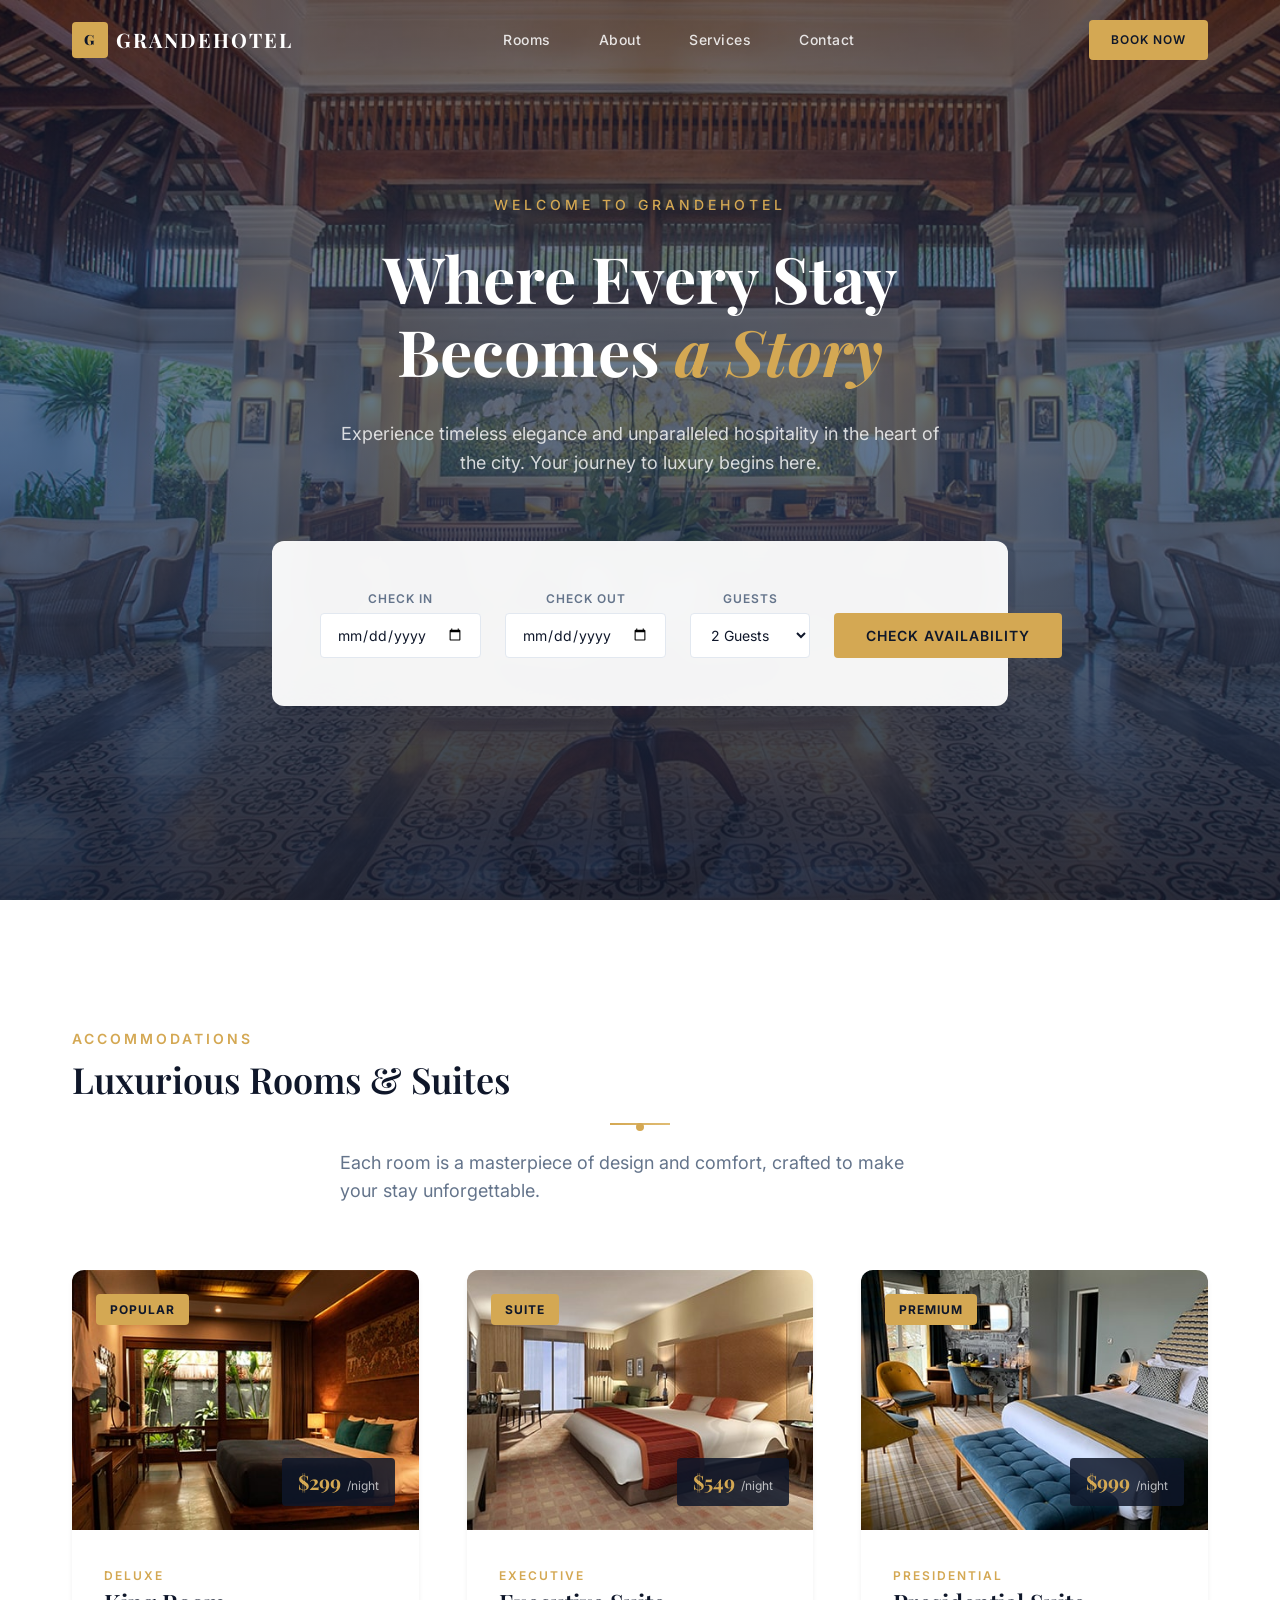
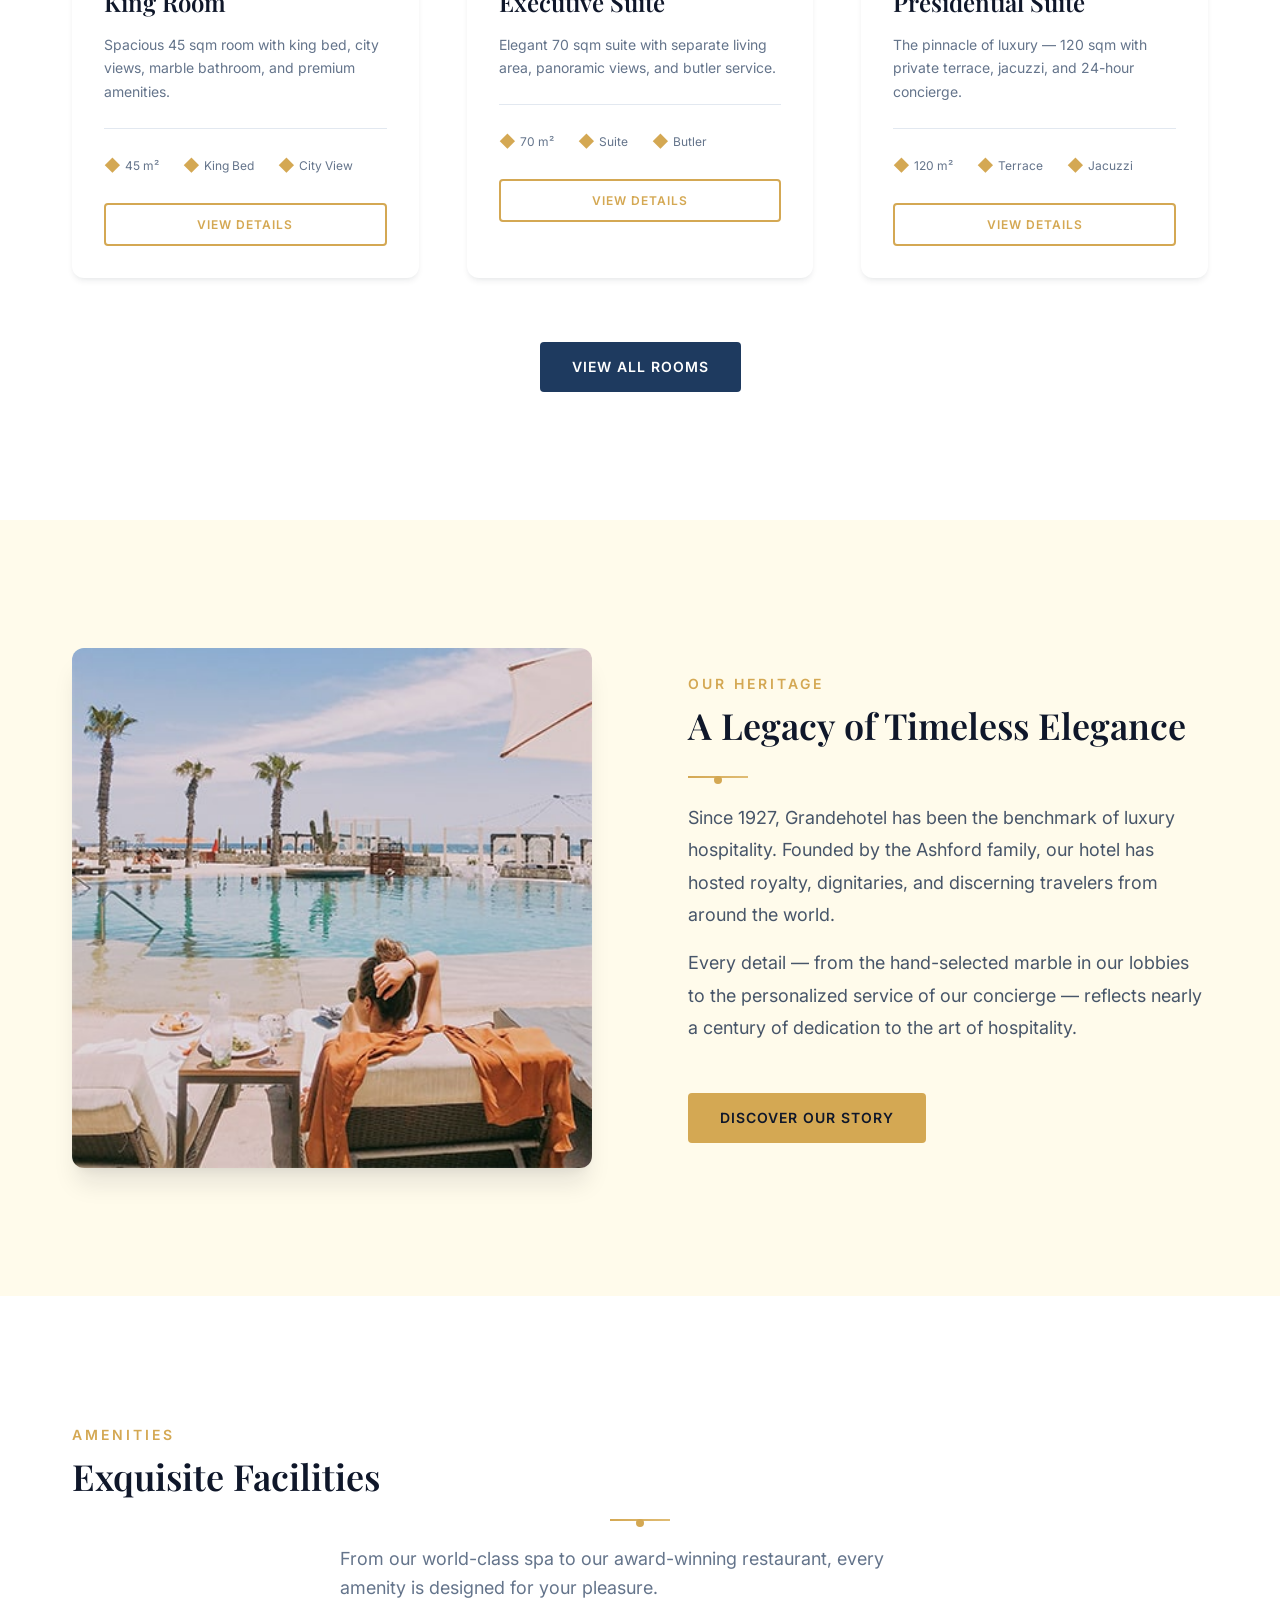
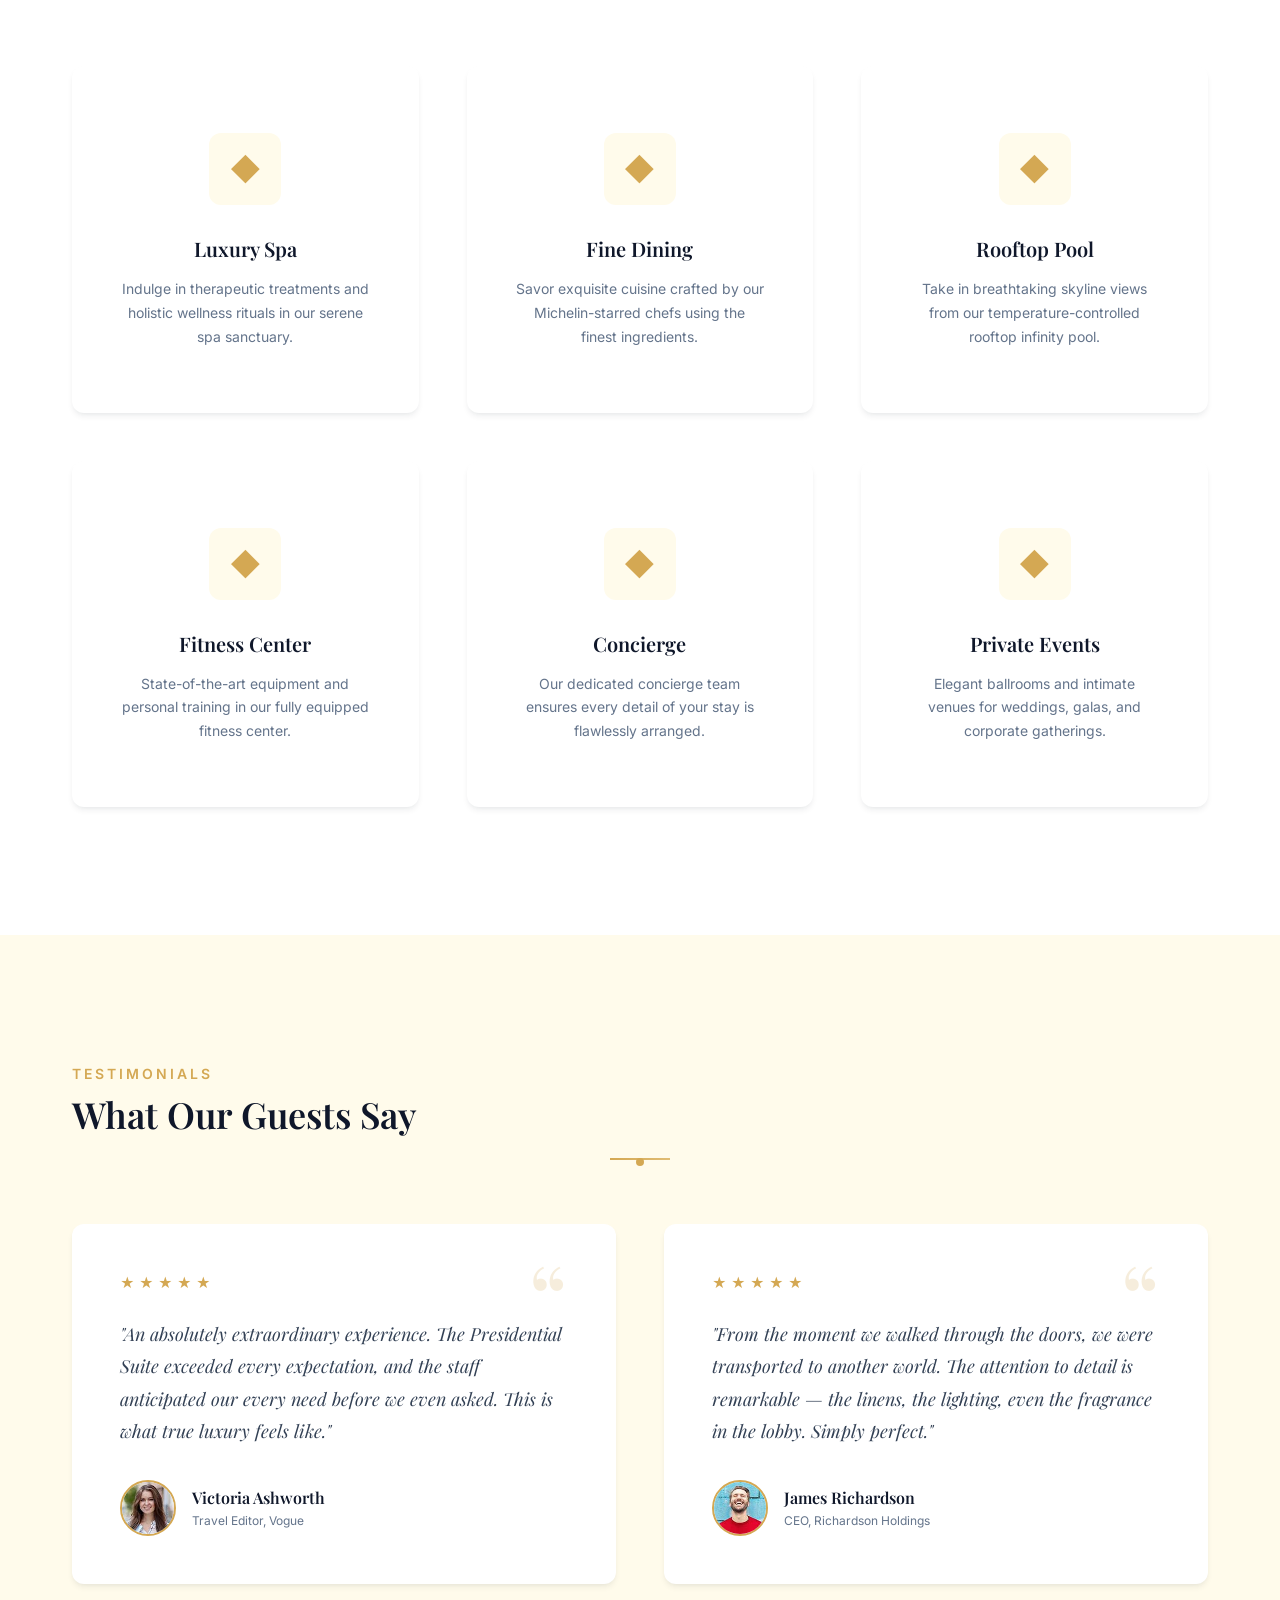
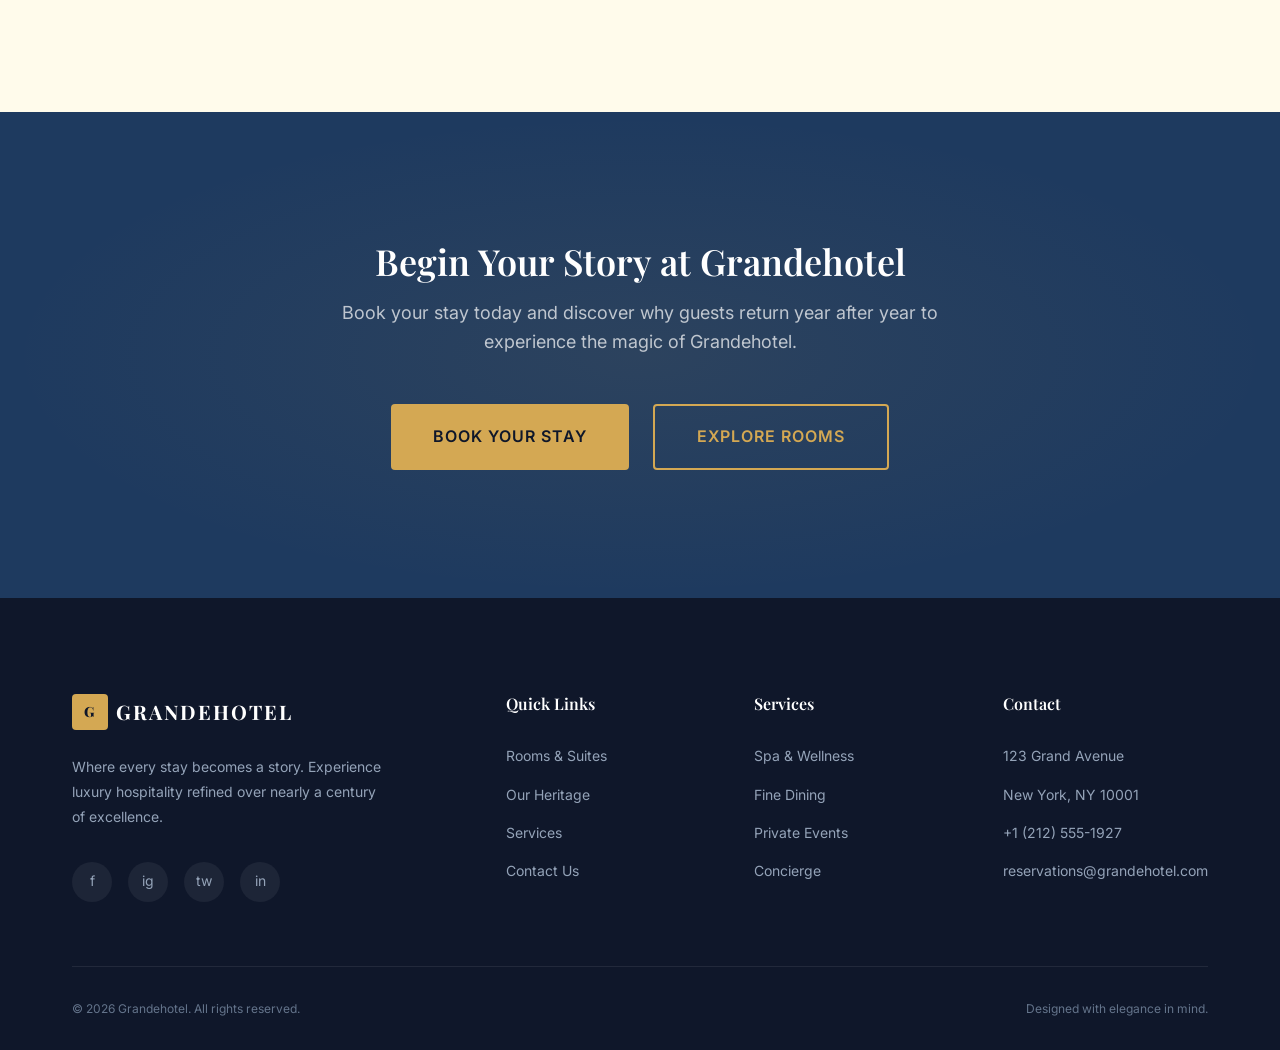
==== index.html @ 73b212d9 "Initial redesign: Hotel Booking Version: v1.0.0 Folder: hotel-booking-html-template" ====
<!DOCTYPE html>
<html lang="en">
<head>
  <meta charset="UTF-8">
  <meta name="viewport" content="width=device-width, initial-scale=1.0">
  <meta name="description" content="GRANDEHOTEL — Where Every Stay Becomes a Story. Book luxury accommodations, fine dining, and world-class amenities.">
  <title>GRANDEHOTEL — Where Every Stay Becomes a Story</title>
  <link rel="icon" href="data:image/svg+xml,<svg xmlns='http://www.w3.org/2000/svg' viewBox='0 0 100 100'><text y='.9em' font-size='90'>🏨</text></svg>">
  <link rel="stylesheet" href="assets/css/style.css">
</head>
<body>

  <!-- ========== HEADER ========== -->
  <header class="header">
    <div class="container header__inner">
      <a href="index.html" class="header__brand">
        <span class="header__brand-icon">G</span>
        GRANDEHOTEL
      </a>

      <nav class="header__nav">
        <a href="rooms.html" class="header__nav-link">Rooms</a>
        <a href="about.html" class="header__nav-link">About</a>
        <a href="services.html" class="header__nav-link">Services</a>
        <a href="contact.html" class="header__nav-link">Contact</a>
      </nav>

      <a href="contact.html#booking" class="btn btn--primary btn--sm header__cta">Book Now</a>

      <div class="header__burger" aria-label="Menu" role="button" tabindex="0">
        <span class="header__burger-line"></span>
        <span class="header__burger-line"></span>
        <span class="header__burger-line"></span>
      </div>
    </div>

    <nav class="header__mobile-nav">
      <a href="rooms.html" class="header__mobile-nav-link">Rooms</a>
      <a href="about.html" class="header__mobile-nav-link">About</a>
      <a href="services.html" class="header__mobile-nav-link">Services</a>
      <a href="contact.html" class="header__mobile-nav-link">Contact</a>
      <a href="contact.html#booking" class="btn btn--primary btn--full" style="margin-top:1rem;">Book Now</a>
    </nav>
  </header>

  <!-- ========== HERO ========== -->
  <section class="hero">
    <div class="hero__bg" style="background-image: url('assets/img/carousel-1.jpg');" data-carousel="assets/img/carousel-1.jpg, assets/img/carousel-2.jpg"></div>

    <div class="hero__content">
      <span class="hero__subtitle">Welcome to Grandehotel</span>
      <h1 class="hero__title">Where Every Stay Becomes <span>a Story</span></h1>
      <p class="hero__text">Experience timeless elegance and unparalleled hospitality in the heart of the city. Your journey to luxury begins here.</p>

      <div class="hero__booking">
        <form class="hero__booking-form" data-form="booking">
          <div class="form-group">
            <label class="form-group__label" for="hero-checkin">Check In</label>
            <input class="form-group__input" type="date" id="hero-checkin" name="checkin" required>
          </div>
          <div class="form-group">
            <label class="form-group__label" for="hero-checkout">Check Out</label>
            <input class="form-group__input" type="date" id="hero-checkout" name="checkout" required>
          </div>
          <div class="form-group">
            <label class="form-group__label" for="hero-guests">Guests</label>
            <select class="form-group__select" id="hero-guests" name="guests">
              <option value="1">1 Guest</option>
              <option value="2" selected>2 Guests</option>
              <option value="3">3 Guests</option>
              <option value="4">4 Guests</option>
              <option value="5+">5+ Guests</option>
            </select>
          </div>
          <button type="submit" class="btn btn--primary btn--full">Check Availability</button>
        </form>
      </div>
    </div>
  </section>

  <!-- ========== ROOMS ========== -->
  <section class="section section--white" id="rooms">
    <div class="container">
      <div class="section-header section-header--center reveal">
        <span class="section-header__subtitle">Accommodations</span>
        <h2 class="section-header__title">Luxurious Rooms & Suites</h2>
        <div class="gold-divider"></div>
        <p class="section-header__text">Each room is a masterpiece of design and comfort, crafted to make your stay unforgettable.</p>
      </div>

      <div class="rooms-grid reveal-stagger">
        <!-- Room 1 -->
        <div class="room-card">
          <div class="room-card__image">
            <img src="assets/img/room-1.jpg" alt="Deluxe King Room" loading="lazy">
            <span class="room-card__badge">Popular</span>
            <div class="room-card__price">
              <span class="room-card__price-amount">$299</span>
              <span class="room-card__price-night">/night</span>
            </div>
          </div>
          <div class="room-card__body">
            <span class="room-card__type">Deluxe</span>
            <h3 class="room-card__title">King Room</h3>
            <p class="room-card__desc">Spacious 45 sqm room with king bed, city views, marble bathroom, and premium amenities.</p>
            <div class="room-card__amenities">
              <span class="room-card__amenity"><span class="room-card__amenity-icon">◆</span> 45 m²</span>
              <span class="room-card__amenity"><span class="room-card__amenity-icon">◆</span> King Bed</span>
              <span class="room-card__amenity"><span class="room-card__amenity-icon">◆</span> City View</span>
            </div>
            <a href="rooms.html" class="btn btn--secondary btn--sm btn--full">View Details</a>
          </div>
        </div>

        <!-- Room 2 -->
        <div class="room-card">
          <div class="room-card__image">
            <img src="assets/img/room-2.jpg" alt="Executive Suite" loading="lazy">
            <span class="room-card__badge">Suite</span>
            <div class="room-card__price">
              <span class="room-card__price-amount">$549</span>
              <span class="room-card__price-night">/night</span>
            </div>
          </div>
          <div class="room-card__body">
            <span class="room-card__type">Executive</span>
            <h3 class="room-card__title">Executive Suite</h3>
            <p class="room-card__desc">Elegant 70 sqm suite with separate living area, panoramic views, and butler service.</p>
            <div class="room-card__amenities">
              <span class="room-card__amenity"><span class="room-card__amenity-icon">◆</span> 70 m²</span>
              <span class="room-card__amenity"><span class="room-card__amenity-icon">◆</span> Suite</span>
              <span class="room-card__amenity"><span class="room-card__amenity-icon">◆</span> Butler</span>
            </div>
            <a href="rooms.html" class="btn btn--secondary btn--sm btn--full">View Details</a>
          </div>
        </div>

        <!-- Room 3 -->
        <div class="room-card">
          <div class="room-card__image">
            <img src="assets/img/room-3.jpg" alt="Presidential Suite" loading="lazy">
            <span class="room-card__badge">Premium</span>
            <div class="room-card__price">
              <span class="room-card__price-amount">$999</span>
              <span class="room-card__price-night">/night</span>
            </div>
          </div>
          <div class="room-card__body">
            <span class="room-card__type">Presidential</span>
            <h3 class="room-card__title">Presidential Suite</h3>
            <p class="room-card__desc">The pinnacle of luxury — 120 sqm with private terrace, jacuzzi, and 24-hour concierge.</p>
            <div class="room-card__amenities">
              <span class="room-card__amenity"><span class="room-card__amenity-icon">◆</span> 120 m²</span>
              <span class="room-card__amenity"><span class="room-card__amenity-icon">◆</span> Terrace</span>
              <span class="room-card__amenity"><span class="room-card__amenity-icon">◆</span> Jacuzzi</span>
            </div>
            <a href="rooms.html" class="btn btn--secondary btn--sm btn--full">View Details</a>
          </div>
        </div>
      </div>

      <div class="text-center" style="margin-top: var(--space-3xl);">
        <a href="rooms.html" class="btn btn--dark">View All Rooms</a>
      </div>
    </div>
  </section>

  <!-- ========== ABOUT TEASER ========== -->
  <section class="section section--cream">
    <div class="container">
      <div class="about-content">
        <div class="about-content__image reveal reveal--left">
          <img src="assets/img/about-1.jpg" alt="Grandehotel Heritage" loading="lazy">
          <div class="about-content__image-accent"></div>
        </div>
        <div class="about-content__text reveal reveal--right">
          <span class="section-header__subtitle">Our Heritage</span>
          <h2>A Legacy of Timeless Elegance</h2>
          <div class="gold-divider gold-divider--left"></div>
          <p>Since 1927, Grandehotel has been the benchmark of luxury hospitality. Founded by the Ashford family, our hotel has hosted royalty, dignitaries, and discerning travelers from around the world.</p>
          <p>Every detail — from the hand-selected marble in our lobbies to the personalized service of our concierge — reflects nearly a century of dedication to the art of hospitality.</p>
          <a href="about.html" class="btn btn--primary" style="margin-top: var(--space-xl);">Discover Our Story</a>
        </div>
      </div>
    </div>
  </section>

  <!-- ========== AMENITIES ========== -->
  <section class="section section--white">
    <div class="container">
      <div class="section-header section-header--center reveal">
        <span class="section-header__subtitle">Amenities</span>
        <h2 class="section-header__title">Exquisite Facilities</h2>
        <div class="gold-divider"></div>
        <p class="section-header__text">From our world-class spa to our award-winning restaurant, every amenity is designed for your pleasure.</p>
      </div>

      <div class="services-grid reveal-stagger">
        <div class="service-card">
          <div class="service-card__icon">◆</div>
          <h3 class="service-card__title">Luxury Spa</h3>
          <p class="service-card__text">Indulge in therapeutic treatments and holistic wellness rituals in our serene spa sanctuary.</p>
        </div>
        <div class="service-card">
          <div class="service-card__icon">◆</div>
          <h3 class="service-card__title">Fine Dining</h3>
          <p class="service-card__text">Savor exquisite cuisine crafted by our Michelin-starred chefs using the finest ingredients.</p>
        </div>
        <div class="service-card">
          <div class="service-card__icon">◆</div>
          <h3 class="service-card__title">Rooftop Pool</h3>
          <p class="service-card__text">Take in breathtaking skyline views from our temperature-controlled rooftop infinity pool.</p>
        </div>
        <div class="service-card">
          <div class="service-card__icon">◆</div>
          <h3 class="service-card__title">Fitness Center</h3>
          <p class="service-card__text">State-of-the-art equipment and personal training in our fully equipped fitness center.</p>
        </div>
        <div class="service-card">
          <div class="service-card__icon">◆</div>
          <h3 class="service-card__title">Concierge</h3>
          <p class="service-card__text">Our dedicated concierge team ensures every detail of your stay is flawlessly arranged.</p>
        </div>
        <div class="service-card">
          <div class="service-card__icon">◆</div>
          <h3 class="service-card__title">Private Events</h3>
          <p class="service-card__text">Elegant ballrooms and intimate venues for weddings, galas, and corporate gatherings.</p>
        </div>
      </div>
    </div>
  </section>

  <!-- ========== TESTIMONIALS ========== -->
  <section class="section section--cream">
    <div class="container">
      <div class="section-header section-header--center reveal">
        <span class="section-header__subtitle">Testimonials</span>
        <h2 class="section-header__title">What Our Guests Say</h2>
        <div class="gold-divider"></div>
      </div>

      <div class="testimonials-grid reveal-stagger">
        <div class="testimonial-card">
          <div class="testimonial-card__stars">★ ★ ★ ★ ★</div>
          <p class="testimonial-card__text">"An absolutely extraordinary experience. The Presidential Suite exceeded every expectation, and the staff anticipated our every need before we even asked. This is what true luxury feels like."</p>
          <div class="testimonial-card__author">
            <div class="testimonial-card__avatar">
              <img src="assets/img/testimonial-1.jpg" alt="Victoria Ashworth" loading="lazy">
            </div>
            <div>
              <div class="testimonial-card__name">Victoria Ashworth</div>
              <div class="testimonial-card__role">Travel Editor, Vogue</div>
            </div>
          </div>
        </div>

        <div class="testimonial-card">
          <div class="testimonial-card__stars">★ ★ ★ ★ ★</div>
          <p class="testimonial-card__text">"From the moment we walked through the doors, we were transported to another world. The attention to detail is remarkable — the linens, the lighting, even the fragrance in the lobby. Simply perfect."</p>
          <div class="testimonial-card__author">
            <div class="testimonial-card__avatar">
              <img src="assets/img/testimonial-2.jpg" alt="James Richardson" loading="lazy">
            </div>
            <div>
              <div class="testimonial-card__name">James Richardson</div>
              <div class="testimonial-card__role">CEO, Richardson Holdings</div>
            </div>
          </div>
        </div>
      </div>
    </div>
  </section>

  <!-- ========== CTA ========== -->
  <section class="cta-section">
    <div class="container">
      <h2 class="cta-section__title reveal">Begin Your Story at Grandehotel</h2>
      <p class="cta-section__text reveal">Book your stay today and discover why guests return year after year to experience the magic of Grandehotel.</p>
      <div class="cta-section__actions reveal">
        <a href="contact.html#booking" class="btn btn--primary btn--lg">Book Your Stay</a>
        <a href="rooms.html" class="btn btn--secondary btn--lg">Explore Rooms</a>
      </div>
    </div>
  </section>

  <!-- ========== FOOTER ========== -->
  <footer class="footer">
    <div class="container">
      <div class="footer__top">
        <div>
          <div class="footer__brand">
            <span class="header__brand-icon">G</span>
            GRANDEHOTEL
          </div>
          <p class="footer__desc">Where every stay becomes a story. Experience luxury hospitality refined over nearly a century of excellence.</p>
          <div class="footer__social">
            <a href="#" class="footer__social-link" aria-label="Facebook">f</a>
            <a href="#" class="footer__social-link" aria-label="Instagram">ig</a>
            <a href="#" class="footer__social-link" aria-label="Twitter">tw</a>
            <a href="#" class="footer__social-link" aria-label="LinkedIn">in</a>
          </div>
        </div>

        <div>
          <h4 class="footer__col-title">Quick Links</h4>
          <div class="footer__links">
            <a href="rooms.html" class="footer__link">Rooms & Suites</a>
            <a href="about.html" class="footer__link">Our Heritage</a>
            <a href="services.html" class="footer__link">Services</a>
            <a href="contact.html" class="footer__link">Contact Us</a>
          </div>
        </div>

        <div>
          <h4 class="footer__col-title">Services</h4>
          <div class="footer__links">
            <a href="services.html" class="footer__link">Spa & Wellness</a>
            <a href="services.html" class="footer__link">Fine Dining</a>
            <a href="services.html" class="footer__link">Private Events</a>
            <a href="services.html" class="footer__link">Concierge</a>
          </div>
        </div>

        <div>
          <h4 class="footer__col-title">Contact</h4>
          <div class="footer__links">
            <span class="footer__link">123 Grand Avenue</span>
            <span class="footer__link">New York, NY 10001</span>
            <a href="tel:+12125551927" class="footer__link">+1 (212) 555-1927</a>
            <a href="mailto:reservations@grandehotel.com" class="footer__link">reservations@grandehotel.com</a>
          </div>
        </div>
      </div>

      <div class="footer__bottom">
        <span>&copy; 2026 Grandehotel. All rights reserved.</span>
        <span>Designed with elegance in mind.</span>
      </div>
    </div>
  </footer>

  <script src="assets/js/main.js"></script>
</body>
</html>
---- assets/css/style.css ----
/* ============================================
   GRANDEHOTEL — Luxury Hotel Booking Template
   Design System & Component Styles
   ============================================ */

/* --- Google Fonts --- */
@import url('https://fonts.googleapis.com/css2?family=Playfair+Display:ital,wght@0,400;0,500;0,600;0,700;0,800;1,400;1,500;1,600&family=Inter:wght@300;400;500;600;700&display=swap');

/* --- CSS Custom Properties --- */
:root {
  /* Colors */
  --navy: #1E3A5F;
  --navy-light: #2A4F7A;
  --navy-dark: #152B47;
  --gold: #D4A853;
  --gold-light: #E0BC74;
  --gold-dark: #B8903D;
  --cream: #FFFBEB;
  --cream-dark: #F5EED6;
  --dark: #0F172A;
  --dark-lighter: #1E293B;
  --white: #FFFFFF;
  --gray-100: #F1F5F9;
  --gray-200: #E2E8F0;
  --gray-300: #CBD5E1;
  --gray-400: #94A3B8;
  --gray-500: #64748B;
  --gray-600: #475569;
  --gray-700: #334155;
  --gray-800: #1E293B;
  --gray-900: #0F172A;

  /* Typography */
  --font-display: 'Playfair Display', Georgia, 'Times New Roman', serif;
  --font-body: 'Inter', -apple-system, BlinkMacSystemFont, 'Segoe UI', sans-serif;

  /* Font Sizes */
  --text-xs: 0.75rem;
  --text-sm: 0.875rem;
  --text-base: 1rem;
  --text-lg: 1.125rem;
  --text-xl: 1.25rem;
  --text-2xl: 1.5rem;
  --text-3xl: 1.875rem;
  --text-4xl: 2.25rem;
  --text-5xl: 3rem;
  --text-6xl: 3.75rem;

  /* Spacing */
  --space-xs: 0.25rem;
  --space-sm: 0.5rem;
  --space-md: 1rem;
  --space-lg: 1.5rem;
  --space-xl: 2rem;
  --space-2xl: 3rem;
  --space-3xl: 4rem;
  --space-4xl: 6rem;
  --space-5xl: 8rem;

  /* Layout */
  --container-max: 1200px;
  --container-narrow: 900px;
  --container-wide: 1400px;
  --header-height: 80px;

  /* Border Radius */
  --radius-sm: 4px;
  --radius-md: 8px;
  --radius-lg: 12px;
  --radius-xl: 16px;
  --radius-full: 9999px;

  /* Shadows */
  --shadow-sm: 0 1px 2px rgba(15, 23, 42, 0.05);
  --shadow-md: 0 4px 6px -1px rgba(15, 23, 42, 0.07), 0 2px 4px -2px rgba(15, 23, 42, 0.05);
  --shadow-lg: 0 10px 15px -3px rgba(15, 23, 42, 0.08), 0 4px 6px -4px rgba(15, 23, 42, 0.04);
  --shadow-xl: 0 20px 25px -5px rgba(15, 23, 42, 0.1), 0 8px 10px -6px rgba(15, 23, 42, 0.06);
  --shadow-gold: 0 4px 14px rgba(212, 168, 83, 0.25);

  /* Transitions */
  --transition-fast: 150ms ease;
  --transition-base: 250ms ease;
  --transition-slow: 400ms ease;
  --transition-elegant: 500ms cubic-bezier(0.25, 0.46, 0.45, 0.94);

  /* Z-index */
  --z-dropdown: 100;
  --z-sticky: 200;
  --z-header: 300;
  --z-overlay: 400;
  --z-modal: 500;
}

/* --- Reset & Base --- */
*,
*::before,
*::after {
  box-sizing: border-box;
  margin: 0;
  padding: 0;
}

html {
  scroll-behavior: smooth;
  -webkit-text-size-adjust: 100%;
  font-size: 16px;
}

body {
  font-family: var(--font-body);
  font-size: var(--text-base);
  font-weight: 400;
  line-height: 1.6;
  color: var(--gray-700);
  background-color: var(--cream);
  -webkit-font-smoothing: antialiased;
  -moz-osx-font-smoothing: grayscale;
  overflow-x: hidden;
}

img {
  max-width: 100%;
  height: auto;
  display: block;
}

a {
  text-decoration: none;
  color: inherit;
  transition: color var(--transition-base);
}

ul, ol {
  list-style: none;
}

button, input, textarea, select {
  font-family: inherit;
  font-size: inherit;
  border: none;
  outline: none;
  background: none;
}

button {
  cursor: pointer;
}

h1, h2, h3, h4, h5, h6 {
  font-family: var(--font-display);
  font-weight: 600;
  line-height: 1.2;
  color: var(--dark);
}

h1 { font-size: var(--text-5xl); }
h2 { font-size: var(--text-4xl); }
h3 { font-size: var(--text-2xl); }
h4 { font-size: var(--text-xl); }
h5 { font-size: var(--text-lg); }
h6 { font-size: var(--text-base); }

p {
  margin-bottom: var(--space-md);
}

p:last-child {
  margin-bottom: 0;
}

/* --- Utility Classes --- */
.container {
  width: 100%;
  max-width: var(--container-max);
  margin: 0 auto;
  padding: 0 var(--space-xl);
}

.container--narrow {
  max-width: var(--container-narrow);
}

.container--wide {
  max-width: var(--container-wide);
}

.section {
  padding: var(--space-5xl) 0;
}

.section--sm {
  padding: var(--space-3xl) 0;
}

.section--lg {
  padding: var(--space-5xl) 0;
}

.section--cream {
  background-color: var(--cream);
}

.section--white {
  background-color: var(--white);
}

.section--dark {
  background-color: var(--dark);
  color: var(--gray-300);
}

.section--dark h2,
.section--dark h3,
.section--dark h4 {
  color: var(--white);
}

.section--navy {
  background-color: var(--navy);
  color: var(--gray-200);
}

.section--navy h2,
.section--navy h3,
.section--navy h4 {
  color: var(--white);
}

/* Text alignment */
.text-center { text-align: center; }
.text-left { text-align: left; }
.text-right { text-align: right; }

/* --- Gold Divider --- */
.gold-divider {
  width: 60px;
  height: 2px;
  background: linear-gradient(90deg, var(--gold), var(--gold-light));
  margin: var(--space-lg) auto;
  border: none;
}

.gold-divider--left {
  margin-left: 0;
}

.gold-divider--wide {
  width: 100px;
}

.gold-divider::before {
  content: '';
  display: block;
  width: 8px;
  height: 8px;
  background: var(--gold);
  border-radius: 50%;
  margin: -3px auto 0;
}

/* --- Section Header --- */
.section-header {
  margin-bottom: var(--space-3xl);
}

.section-header__subtitle {
  font-family: var(--font-body);
  font-size: var(--text-sm);
  font-weight: 600;
  letter-spacing: 3px;
  text-transform: uppercase;
  color: var(--gold);
  margin-bottom: var(--space-sm);
  display: block;
}

.section-header__title {
  font-family: var(--font-display);
  font-size: var(--text-4xl);
  color: var(--dark);
  margin-bottom: var(--space-md);
}

.section-header__text {
  font-size: var(--text-lg);
  color: var(--gray-500);
  max-width: 600px;
}

.section-header--center .section-header__text {
  margin: 0 auto;
}

/* --- Buttons --- */
.btn {
  display: inline-flex;
  align-items: center;
  justify-content: center;
  gap: var(--space-sm);
  padding: 14px 32px;
  font-family: var(--font-body);
  font-size: var(--text-sm);
  font-weight: 600;
  letter-spacing: 1px;
  text-transform: uppercase;
  border-radius: var(--radius-sm);
  transition: all var(--transition-base);
  white-space: nowrap;
}

.btn--primary {
  background-color: var(--gold);
  color: var(--dark);
}

.btn--primary:hover {
  background-color: var(--gold-dark);
  box-shadow: var(--shadow-gold);
  transform: translateY(-1px);
}

.btn--secondary {
  background-color: transparent;
  color: var(--gold);
  border: 2px solid var(--gold);
}

.btn--secondary:hover {
  background-color: var(--gold);
  color: var(--dark);
}

.btn--dark {
  background-color: var(--navy);
  color: var(--white);
}

.btn--dark:hover {
  background-color: var(--navy-light);
}

.btn--white {
  background-color: var(--white);
  color: var(--dark);
}

.btn--white:hover {
  background-color: var(--cream);
  transform: translateY(-1px);
}

.btn--sm {
  padding: 10px 22px;
  font-size: var(--text-xs);
}

.btn--lg {
  padding: 18px 42px;
  font-size: var(--text-base);
}

.btn--full {
  width: 100%;
}

/* ============================================
   HEADER
   ============================================ */
.header {
  position: fixed;
  top: 0;
  left: 0;
  right: 0;
  height: var(--header-height);
  background-color: transparent;
  z-index: var(--z-header);
  transition: all var(--transition-base);
}

.header--scrolled {
  background-color: var(--white);
  box-shadow: var(--shadow-md);
}

.header--dark-page {
  background-color: var(--navy);
}

.header--dark-page.header--scrolled {
  background-color: var(--navy);
  box-shadow: var(--shadow-lg);
}

.header__inner {
  display: flex;
  align-items: center;
  justify-content: space-between;
  height: 100%;
}

/* Brand */
.header__brand {
  display: flex;
  align-items: center;
  gap: var(--space-sm);
  font-family: var(--font-display);
  font-size: var(--text-xl);
  font-weight: 700;
  color: var(--white);
  letter-spacing: 2px;
}

.header--scrolled .header__brand {
  color: var(--dark);
}

.header__brand-icon {
  width: 36px;
  height: 36px;
  display: flex;
  align-items: center;
  justify-content: center;
  background-color: var(--gold);
  color: var(--dark);
  font-size: var(--text-sm);
  font-weight: 800;
  border-radius: var(--radius-sm);
}

/* Nav */
.header__nav {
  display: flex;
  align-items: center;
  gap: var(--space-2xl);
}

.header__nav-link {
  font-family: var(--font-body);
  font-size: var(--text-sm);
  font-weight: 500;
  color: rgba(255, 255, 255, 0.85);
  letter-spacing: 0.5px;
  position: relative;
  padding: var(--space-sm) 0;
}

.header--scrolled .header__nav-link {
  color: var(--gray-600);
}

.header__nav-link:hover {
  color: var(--gold);
}

.header__nav-link::after {
  content: '';
  position: absolute;
  bottom: 0;
  left: 0;
  width: 0;
  height: 2px;
  background-color: var(--gold);
  transition: width var(--transition-base);
}

.header__nav-link:hover::after,
.header__nav-link--active::after {
  width: 100%;
}

.header__nav-link--active {
  color: var(--gold);
}

/* Header CTA */
.header__cta {
  margin-left: var(--space-lg);
}

/* Burger */
.header__burger {
  display: none;
  flex-direction: column;
  gap: 5px;
  width: 28px;
  padding: 4px 0;
  cursor: pointer;
}

.header__burger-line {
  display: block;
  width: 100%;
  height: 2px;
  background-color: var(--white);
  border-radius: 2px;
  transition: all var(--transition-base);
}

.header--scrolled .header__burger-line {
  background-color: var(--dark);
}

/* Mobile Nav */
.header__mobile-nav {
  display: none;
  position: fixed;
  top: var(--header-height);
  left: 0;
  right: 0;
  bottom: 0;
  background-color: var(--navy);
  z-index: var(--z-overlay);
  padding: var(--space-2xl);
}

.header__mobile-nav--open {
  display: flex;
  flex-direction: column;
  gap: var(--space-xl);
  animation: slideDown 0.3s ease;
}

.header__mobile-nav-link {
  font-family: var(--font-display);
  font-size: var(--text-2xl);
  color: var(--white);
  padding: var(--space-md) 0;
  border-bottom: 1px solid rgba(255, 255, 255, 0.1);
}

.header__mobile-nav-link:hover {
  color: var(--gold);
}

@keyframes slideDown {
  from { opacity: 0; transform: translateY(-10px); }
  to { opacity: 1; transform: translateY(0); }
}

/* ============================================
   HERO
   ============================================ */
.hero {
  position: relative;
  min-height: 100vh;
  display: flex;
  align-items: center;
  justify-content: center;
  overflow: hidden;
}

.hero__bg {
  position: absolute;
  inset: 0;
  background-size: cover;
  background-position: center;
  background-repeat: no-repeat;
}

.hero__bg::after {
  content: '';
  position: absolute;
  inset: 0;
  background: linear-gradient(
    180deg,
    rgba(15, 23, 42, 0.55) 0%,
    rgba(30, 58, 95, 0.7) 50%,
    rgba(15, 23, 42, 0.85) 100%
  );
}

.hero__content {
  position: relative;
  z-index: 2;
  text-align: center;
  max-width: 800px;
  padding: 0 var(--space-xl);
}

.hero__subtitle {
  font-family: var(--font-body);
  font-size: var(--text-sm);
  font-weight: 500;
  letter-spacing: 4px;
  text-transform: uppercase;
  color: var(--gold);
  margin-bottom: var(--space-lg);
  display: block;
}

.hero__title {
  font-family: var(--font-display);
  font-size: clamp(2.5rem, 5vw, 4.5rem);
  font-weight: 700;
  color: var(--white);
  line-height: 1.15;
  margin-bottom: var(--space-xl);
}

.hero__title span {
  color: var(--gold);
  font-style: italic;
}

.hero__text {
  font-size: var(--text-lg);
  color: rgba(255, 255, 255, 0.8);
  margin-bottom: var(--space-2xl);
  max-width: 600px;
  margin-left: auto;
  margin-right: auto;
}

.hero__actions {
  display: flex;
  gap: var(--space-lg);
  justify-content: center;
  flex-wrap: wrap;
}

/* Hero Booking Form */
.hero__booking {
  position: relative;
  z-index: 3;
  margin-top: var(--space-3xl);
  background-color: rgba(255, 255, 255, 0.95);
  backdrop-filter: blur(10px);
  border-radius: var(--radius-lg);
  padding: var(--space-2xl);
  box-shadow: var(--shadow-xl);
  max-width: 900px;
  margin-left: auto;
  margin-right: auto;
}

.hero__booking-form {
  display: grid;
  grid-template-columns: repeat(4, 1fr);
  gap: var(--space-lg);
  align-items: end;
}

.form-group {
  display: flex;
  flex-direction: column;
  gap: var(--space-xs);
}

.form-group__label {
  font-size: var(--text-xs);
  font-weight: 600;
  text-transform: uppercase;
  letter-spacing: 1px;
  color: var(--gray-500);
}

.form-group__input,
.form-group__select {
  padding: 12px 16px;
  border: 1px solid var(--gray-200);
  border-radius: var(--radius-sm);
  font-size: var(--text-sm);
  color: var(--dark);
  background-color: var(--white);
  transition: border-color var(--transition-base);
}

.form-group__input:focus,
.form-group__select:focus {
  border-color: var(--gold);
  box-shadow: 0 0 0 3px rgba(212, 168, 83, 0.15);
}

.form-group__input::placeholder {
  color: var(--gray-400);
}

/* ============================================
   ROOMS
   ============================================ */
.rooms-grid {
  display: grid;
  grid-template-columns: repeat(3, 1fr);
  gap: var(--space-2xl);
}

.room-card {
  background-color: var(--white);
  border-radius: var(--radius-lg);
  overflow: hidden;
  box-shadow: var(--shadow-md);
  transition: all var(--transition-elegant);
}

.room-card:hover {
  transform: translateY(-6px);
  box-shadow: var(--shadow-xl);
}

.room-card__image {
  position: relative;
  height: 260px;
  overflow: hidden;
}

.room-card__image img {
  width: 100%;
  height: 100%;
  object-fit: cover;
  transition: transform var(--transition-slow);
}

.room-card:hover .room-card__image img {
  transform: scale(1.06);
}

.room-card__badge {
  position: absolute;
  top: var(--space-lg);
  left: var(--space-lg);
  padding: 6px 14px;
  background-color: var(--gold);
  color: var(--dark);
  font-size: var(--text-xs);
  font-weight: 700;
  text-transform: uppercase;
  letter-spacing: 1px;
  border-radius: var(--radius-sm);
}

.room-card__price {
  position: absolute;
  bottom: var(--space-lg);
  right: var(--space-lg);
  padding: 8px 16px;
  background-color: rgba(15, 23, 42, 0.85);
  color: var(--white);
  border-radius: var(--radius-sm);
}

.room-card__price-amount {
  font-family: var(--font-display);
  font-size: var(--text-xl);
  font-weight: 700;
  color: var(--gold);
}

.room-card__price-night {
  font-size: var(--text-xs);
  color: rgba(255, 255, 255, 0.7);
  margin-left: 2px;
}

.room-card__body {
  padding: var(--space-xl);
}

.room-card__type {
  font-size: var(--text-xs);
  font-weight: 600;
  text-transform: uppercase;
  letter-spacing: 2px;
  color: var(--gold);
  margin-bottom: var(--space-sm);
}

.room-card__title {
  font-family: var(--font-display);
  font-size: var(--text-2xl);
  color: var(--dark);
  margin-bottom: var(--space-md);
}

.room-card__desc {
  font-size: var(--text-sm);
  color: var(--gray-500);
  line-height: 1.7;
  margin-bottom: var(--space-lg);
}

.room-card__amenities {
  display: flex;
  gap: var(--space-lg);
  padding-top: var(--space-lg);
  border-top: 1px solid var(--gray-200);
  margin-bottom: var(--space-lg);
}

.room-card__amenity {
  display: flex;
  align-items: center;
  gap: var(--space-xs);
  font-size: var(--text-xs);
  color: var(--gray-500);
}

.room-card__amenity-icon {
  color: var(--gold);
  font-size: var(--text-base);
}

/* ============================================
   ABOUT
   ============================================ */
.about-hero {
  position: relative;
  min-height: 60vh;
  display: flex;
  align-items: center;
  justify-content: center;
  overflow: hidden;
}

.about-hero__bg {
  position: absolute;
  inset: 0;
  background-size: cover;
  background-position: center;
}

.about-hero__bg::after {
  content: '';
  position: absolute;
  inset: 0;
  background: linear-gradient(
    180deg,
    rgba(15, 23, 42, 0.6) 0%,
    rgba(30, 58, 95, 0.75) 100%
  );
}

.about-hero__content {
  position: relative;
  z-index: 2;
  text-align: center;
  color: var(--white);
}

.about-hero__title {
  font-family: var(--font-display);
  font-size: clamp(2.5rem, 5vw, 4rem);
  font-weight: 700;
  color: var(--white);
  margin-bottom: var(--space-md);
}

.about-hero__text {
  font-size: var(--text-lg);
  color: rgba(255, 255, 255, 0.8);
}

/* About Content */
.about-content {
  display: grid;
  grid-template-columns: 1fr 1fr;
  gap: var(--space-4xl);
  align-items: center;
}

.about-content__image {
  border-radius: var(--radius-lg);
  overflow: hidden;
  box-shadow: var(--shadow-xl);
  position: relative;
}

.about-content__image img {
  width: 100%;
  height: auto;
  display: block;
}

.about-content__image-accent {
  position: absolute;
  bottom: -20px;
  right: -20px;
  width: 120px;
  height: 120px;
  border: 3px solid var(--gold);
  border-radius: var(--radius-lg);
  z-index: -1;
}

.about-content__text h2 {
  font-size: var(--text-4xl);
  margin-bottom: var(--space-xl);
}

.about-content__text p {
  color: var(--gray-600);
  font-size: var(--text-lg);
  line-height: 1.8;
}

/* Stats */
.stats-grid {
  display: grid;
  grid-template-columns: repeat(4, 1fr);
  gap: var(--space-xl);
  margin-top: var(--space-3xl);
}

.stat-card {
  text-align: center;
  padding: var(--space-2xl) var(--space-lg);
  background-color: var(--white);
  border-radius: var(--radius-lg);
  box-shadow: var(--shadow-md);
  border-bottom: 3px solid var(--gold);
}

.stat-card__number {
  font-family: var(--font-display);
  font-size: var(--text-4xl);
  font-weight: 700;
  color: var(--navy);
  margin-bottom: var(--space-sm);
}

.stat-card__label {
  font-size: var(--text-sm);
  color: var(--gray-500);
  text-transform: uppercase;
  letter-spacing: 1px;
}

/* ============================================
   TEAM
   ============================================ */
.team-grid {
  display: grid;
  grid-template-columns: repeat(4, 1fr);
  gap: var(--space-2xl);
}

.team-card {
  text-align: center;
  background-color: var(--white);
  border-radius: var(--radius-lg);
  overflow: hidden;
  box-shadow: var(--shadow-md);
  transition: all var(--transition-elegant);
}

.team-card:hover {
  transform: translateY(-4px);
  box-shadow: var(--shadow-xl);
}

.team-card__image {
  width: 100%;
  height: 280px;
  overflow: hidden;
}

.team-card__image img {
  width: 100%;
  height: 100%;
  object-fit: cover;
  transition: transform var(--transition-slow);
}

.team-card:hover .team-card__image img {
  transform: scale(1.05);
}

.team-card__info {
  padding: var(--space-xl);
}

.team-card__name {
  font-family: var(--font-display);
  font-size: var(--text-xl);
  color: var(--dark);
  margin-bottom: var(--space-xs);
}

.team-card__role {
  font-size: var(--text-sm);
  color: var(--gold);
  font-weight: 500;
  margin-bottom: var(--space-md);
}

.team-card__social {
  display: flex;
  justify-content: center;
  gap: var(--space-md);
}

.team-card__social-link {
  width: 36px;
  height: 36px;
  display: flex;
  align-items: center;
  justify-content: center;
  border-radius: 50%;
  background-color: var(--cream);
  color: var(--gray-500);
  font-size: var(--text-sm);
  transition: all var(--transition-base);
}

.team-card__social-link:hover {
  background-color: var(--gold);
  color: var(--white);
}

/* ============================================
   SERVICES / AMENITIES
   ============================================ */
.services-grid {
  display: grid;
  grid-template-columns: repeat(3, 1fr);
  gap: var(--space-2xl);
}

.service-card {
  padding: var(--space-3xl) var(--space-2xl);
  background-color: var(--white);
  border-radius: var(--radius-lg);
  text-align: center;
  box-shadow: var(--shadow-md);
  transition: all var(--transition-elegant);
  border-top: 3px solid transparent;
}

.service-card:hover {
  transform: translateY(-4px);
  box-shadow: var(--shadow-xl);
  border-top-color: var(--gold);
}

.service-card__icon {
  width: 72px;
  height: 72px;
  margin: 0 auto var(--space-xl);
  display: flex;
  align-items: center;
  justify-content: center;
  background-color: var(--cream);
  color: var(--gold);
  font-size: var(--text-3xl);
  border-radius: var(--radius-lg);
  transition: all var(--transition-base);
}

.service-card:hover .service-card__icon {
  background-color: var(--gold);
  color: var(--white);
}

.service-card__title {
  font-family: var(--font-display);
  font-size: var(--text-xl);
  color: var(--dark);
  margin-bottom: var(--space-md);
}

.service-card__text {
  font-size: var(--text-sm);
  color: var(--gray-500);
  line-height: 1.7;
}

/* Amenities Detail Grid */
.amenities-detail-grid {
  display: grid;
  grid-template-columns: repeat(2, 1fr);
  gap: var(--space-2xl);
}

.amenity-detail {
  display: flex;
  gap: var(--space-xl);
  padding: var(--space-xl);
  background-color: var(--white);
  border-radius: var(--radius-lg);
  box-shadow: var(--shadow-sm);
}

.amenity-detail__icon {
  width: 56px;
  height: 56px;
  min-width: 56px;
  display: flex;
  align-items: center;
  justify-content: center;
  background-color: var(--cream);
  color: var(--gold);
  font-size: var(--text-2xl);
  border-radius: var(--radius-md);
}

.amenity-detail__content h4 {
  font-size: var(--text-lg);
  margin-bottom: var(--space-sm);
}

.amenity-detail__content p {
  font-size: var(--text-sm);
  color: var(--gray-500);
}

/* Video Section */
.video-section {
  position: relative;
  border-radius: var(--radius-xl);
  overflow: hidden;
  height: 500px;
  background-color: var(--dark);
}

.video-section__bg {
  width: 100%;
  height: 100%;
  object-fit: cover;
  opacity: 0.6;
}

.video-section__overlay {
  position: absolute;
  inset: 0;
  display: flex;
  flex-direction: column;
  align-items: center;
  justify-content: center;
  background: rgba(15, 23, 42, 0.4);
}

.video-section__play {
  width: 90px;
  height: 90px;
  display: flex;
  align-items: center;
  justify-content: center;
  background-color: var(--gold);
  color: var(--dark);
  border-radius: 50%;
  font-size: var(--text-2xl);
  cursor: pointer;
  transition: all var(--transition-base);
  box-shadow: 0 0 0 12px rgba(212, 168, 83, 0.2);
  margin-bottom: var(--space-xl);
}

.video-section__play:hover {
  transform: scale(1.1);
  box-shadow: 0 0 0 18px rgba(212, 168, 83, 0.15);
}

.video-section__play::after {
  content: '';
  display: block;
  width: 0;
  height: 0;
  border-style: solid;
  border-width: 12px 0 12px 20px;
  border-color: transparent transparent transparent var(--dark);
  margin-left: 4px;
}

.video-section__title {
  font-family: var(--font-display);
  font-size: var(--text-3xl);
  color: var(--white);
}

/* ============================================
   TESTIMONIALS
   ============================================ */
.testimonials-grid {
  display: grid;
  grid-template-columns: repeat(2, 1fr);
  gap: var(--space-2xl);
}

.testimonial-card {
  padding: var(--space-2xl);
  background-color: var(--white);
  border-radius: var(--radius-lg);
  box-shadow: var(--shadow-md);
  position: relative;
}

.testimonial-card::before {
  content: '\201C';
  position: absolute;
  top: var(--space-lg);
  right: var(--space-2xl);
  font-family: var(--font-display);
  font-size: 6rem;
  color: var(--gold);
  opacity: 0.2;
  line-height: 1;
}

.testimonial-card__stars {
  display: flex;
  gap: 4px;
  margin-bottom: var(--space-lg);
  color: var(--gold);
  font-size: var(--text-sm);
}

.testimonial-card__text {
  font-family: var(--font-display);
  font-size: var(--text-lg);
  font-style: italic;
  color: var(--gray-700);
  line-height: 1.8;
  margin-bottom: var(--space-xl);
}

.testimonial-card__author {
  display: flex;
  align-items: center;
  gap: var(--space-md);
}

.testimonial-card__avatar {
  width: 56px;
  height: 56px;
  border-radius: 50%;
  overflow: hidden;
  border: 2px solid var(--gold);
}

.testimonial-card__avatar img {
  width: 100%;
  height: 100%;
  object-fit: cover;
}

.testimonial-card__name {
  font-family: var(--font-display);
  font-size: var(--text-base);
  font-weight: 600;
  color: var(--dark);
}

.testimonial-card__role {
  font-size: var(--text-xs);
  color: var(--gray-500);
}

/* ============================================
   BOOKING FORM (Contact / Inquiry)
   ============================================ */
.booking-form {
  max-width: 700px;
  margin: 0 auto;
}

.booking-form__grid {
  display: grid;
  grid-template-columns: 1fr 1fr;
  gap: var(--space-lg);
  margin-bottom: var(--space-lg);
}

.booking-form__grid--full {
  grid-template-columns: 1fr;
}

.form-group textarea {
  resize: vertical;
  min-height: 120px;
}

.booking-form__submit {
  margin-top: var(--space-lg);
  text-align: center;
}

/* ============================================
   CONTACT
   ============================================ */
.contact-grid {
  display: grid;
  grid-template-columns: repeat(3, 1fr);
  gap: var(--space-2xl);
  margin-bottom: var(--space-3xl);
}

.contact-card {
  padding: var(--space-2xl);
  background-color: var(--white);
  border-radius: var(--radius-lg);
  text-align: center;
  box-shadow: var(--shadow-md);
  transition: all var(--transition-base);
}

.contact-card:hover {
  transform: translateY(-3px);
  box-shadow: var(--shadow-lg);
}

.contact-card__icon {
  width: 60px;
  height: 60px;
  margin: 0 auto var(--space-lg);
  display: flex;
  align-items: center;
  justify-content: center;
  background-color: var(--cream);
  color: var(--gold);
  font-size: var(--text-2xl);
  border-radius: 50%;
}

.contact-card__title {
  font-family: var(--font-display);
  font-size: var(--text-lg);
  color: var(--dark);
  margin-bottom: var(--space-sm);
}

.contact-card__text {
  font-size: var(--text-sm);
  color: var(--gray-500);
  line-height: 1.7;
}

.contact-card__link {
  display: inline-block;
  margin-top: var(--space-sm);
  color: var(--gold);
  font-weight: 600;
  font-size: var(--text-sm);
}

.contact-card__link:hover {
  color: var(--gold-dark);
}

/* Map Placeholder */
.map-placeholder {
  width: 100%;
  height: 400px;
  background-color: var(--gray-200);
  border-radius: var(--radius-lg);
  display: flex;
  align-items: center;
  justify-content: center;
  overflow: hidden;
}

.map-placeholder__content {
  text-align: center;
  color: var(--gray-500);
}

.map-placeholder__icon {
  font-size: var(--text-4xl);
  margin-bottom: var(--space-md);
  color: var(--gold);
}

.map-placeholder__text {
  font-size: var(--text-lg);
  font-weight: 500;
}

/* Hours Table */
.hours-table {
  width: 100%;
  max-width: 500px;
  margin: 0 auto;
  background-color: var(--white);
  border-radius: var(--radius-lg);
  overflow: hidden;
  box-shadow: var(--shadow-md);
}

.hours-table__row {
  display: flex;
  justify-content: space-between;
  padding: var(--space-lg) var(--space-xl);
  border-bottom: 1px solid var(--gray-200);
}

.hours-table__row:last-child {
  border-bottom: none;
}

.hours-table__day {
  font-weight: 600;
  color: var(--dark);
  font-size: var(--text-sm);
}

.hours-table__time {
  color: var(--gray-500);
  font-size: var(--text-sm);
}

/* ============================================
   CTA
   ============================================ */
.cta-section {
  position: relative;
  padding: var(--space-5xl) 0;
  background-color: var(--navy);
  text-align: center;
  overflow: hidden;
}

.cta-section::before {
  content: '';
  position: absolute;
  inset: 0;
  background: radial-gradient(ellipse at center, rgba(212, 168, 83, 0.08) 0%, transparent 70%);
}

.cta-section__title {
  font-family: var(--font-display);
  font-size: var(--text-4xl);
  color: var(--white);
  margin-bottom: var(--space-md);
  position: relative;
}

.cta-section__text {
  font-size: var(--text-lg);
  color: rgba(255, 255, 255, 0.7);
  margin-bottom: var(--space-2xl);
  max-width: 600px;
  margin-left: auto;
  margin-right: auto;
  position: relative;
}

.cta-section__actions {
  position: relative;
  display: flex;
  gap: var(--space-lg);
  justify-content: center;
  flex-wrap: wrap;
}

/* ============================================
   FOOTER
   ============================================ */
.footer {
  background-color: var(--dark);
  color: var(--gray-400);
  padding-top: var(--space-4xl);
}

.footer__top {
  display: grid;
  grid-template-columns: 2fr 1fr 1fr 1fr;
  gap: var(--space-3xl);
  padding-bottom: var(--space-3xl);
  border-bottom: 1px solid rgba(255, 255, 255, 0.08);
}

.footer__brand {
  font-family: var(--font-display);
  font-size: var(--text-xl);
  font-weight: 700;
  color: var(--white);
  letter-spacing: 2px;
  margin-bottom: var(--space-lg);
  display: flex;
  align-items: center;
  gap: var(--space-sm);
}

.footer__desc {
  font-size: var(--text-sm);
  line-height: 1.8;
  color: var(--gray-400);
  margin-bottom: var(--space-xl);
  max-width: 320px;
}

.footer__social {
  display: flex;
  gap: var(--space-md);
}

.footer__social-link {
  width: 40px;
  height: 40px;
  display: flex;
  align-items: center;
  justify-content: center;
  border-radius: 50%;
  background-color: rgba(255, 255, 255, 0.06);
  color: var(--gray-400);
  font-size: var(--text-sm);
  transition: all var(--transition-base);
}

.footer__social-link:hover {
  background-color: var(--gold);
  color: var(--dark);
}

.footer__col-title {
  font-family: var(--font-display);
  font-size: var(--text-base);
  font-weight: 600;
  color: var(--white);
  margin-bottom: var(--space-xl);
}

.footer__links {
  display: flex;
  flex-direction: column;
  gap: var(--space-md);
}

.footer__link {
  font-size: var(--text-sm);
  color: var(--gray-400);
  transition: color var(--transition-base);
}

.footer__link:hover {
  color: var(--gold);
}

.footer__bottom {
  display: flex;
  justify-content: space-between;
  align-items: center;
  padding: var(--space-xl) 0;
  font-size: var(--text-xs);
  color: var(--gray-500);
}

.footer__bottom a {
  color: var(--gold);
}

.footer__bottom a:hover {
  color: var(--gold-light);
}

/* ============================================
   PAGE BANNER
   ============================================ */
.page-banner {
  position: relative;
  padding: calc(var(--header-height) + var(--space-4xl)) 0 var(--space-4xl);
  background-color: var(--navy);
  text-align: center;
  overflow: hidden;
}

.page-banner__title {
  font-family: var(--font-display);
  font-size: clamp(2rem, 4vw, 3.5rem);
  font-weight: 700;
  color: var(--white);
  margin-bottom: var(--space-md);
  position: relative;
}

.page-banner__breadcrumb {
  display: flex;
  justify-content: center;
  gap: var(--space-sm);
  font-size: var(--text-sm);
  color: rgba(255, 255, 255, 0.6);
  position: relative;
}

.page-banner__breadcrumb a {
  color: var(--gold);
}

.page-banner__breadcrumb a:hover {
  color: var(--gold-light);
}

.page-banner__bg {
  position: absolute;
  inset: 0;
  background-size: cover;
  background-position: center;
}

.page-banner__bg::after {
  content: '';
  position: absolute;
  inset: 0;
  background: linear-gradient(180deg, rgba(15, 23, 42, 0.65) 0%, rgba(30, 58, 95, 0.8) 100%);
}

/* ============================================
   REVEAL ANIMATIONS
   ============================================ */
.reveal {
  opacity: 0;
  transform: translateY(30px);
  transition: opacity 0.8s ease, transform 0.8s ease;
}

.reveal--visible {
  opacity: 1;
  transform: translateY(0);
}

.reveal--left {
  transform: translateX(-40px);
}

.reveal--left.reveal--visible {
  transform: translateX(0);
}

.reveal--right {
  transform: translateX(40px);
}

.reveal--right.reveal--visible {
  transform: translateX(0);
}

.reveal--scale {
  transform: scale(0.95);
}

.reveal--scale.reveal--visible {
  transform: scale(1);
}

/* Staggered children */
.reveal-stagger > * {
  opacity: 0;
  transform: translateY(20px);
  transition: opacity 0.6s ease, transform 0.6s ease;
}

.reveal-stagger--visible > *:nth-child(1) { transition-delay: 0s; opacity: 1; transform: translateY(0); }
.reveal-stagger--visible > *:nth-child(2) { transition-delay: 0.1s; opacity: 1; transform: translateY(0); }
.reveal-stagger--visible > *:nth-child(3) { transition-delay: 0.2s; opacity: 1; transform: translateY(0); }
.reveal-stagger--visible > *:nth-child(4) { transition-delay: 0.3s; opacity: 1; transform: translateY(0); }
.reveal-stagger--visible > *:nth-child(5) { transition-delay: 0.4s; opacity: 1; transform: translateY(0); }
.reveal-stagger--visible > *:nth-child(6) { transition-delay: 0.5s; opacity: 1; transform: translateY(0); }

/* ============================================
   RESPONSIVE
   ============================================ */
@media (max-width: 980px) {
  .hero__booking-form {
    grid-template-columns: 1fr 1fr;
  }

  .rooms-grid {
    grid-template-columns: repeat(2, 1fr);
  }

  .services-grid {
    grid-template-columns: repeat(2, 1fr);
  }

  .about-content {
    grid-template-columns: 1fr;
    gap: var(--space-2xl);
  }

  .team-grid {
    grid-template-columns: repeat(2, 1fr);
  }

  .stats-grid {
    grid-template-columns: repeat(2, 1fr);
  }

  .testimonials-grid {
    grid-template-columns: 1fr;
  }

  .contact-grid {
    grid-template-columns: 1fr;
  }

  .footer__top {
    grid-template-columns: 1fr 1fr;
    gap: var(--space-2xl);
  }

  .amenities-detail-grid {
    grid-template-columns: 1fr;
  }
}

@media (max-width: 720px) {
  :root {
    --header-height: 70px;
  }

  h1 { font-size: var(--text-3xl); }
  h2 { font-size: var(--text-2xl); }
  h3 { font-size: var(--text-xl); }

  .container {
    padding: 0 var(--space-lg);
  }

  .section {
    padding: var(--space-3xl) 0;
  }

  /* Header mobile */
  .header__nav {
    display: none;
  }

  .header__cta {
    display: none;
  }

  .header__burger {
    display: flex;
  }

  .header__brand {
    font-size: var(--text-lg);
  }

  /* Hero */
  .hero {
    min-height: 90vh;
  }

  .hero__booking-form {
    grid-template-columns: 1fr;
  }

  .hero__booking {
    padding: var(--space-xl);
    margin-left: var(--space-lg);
    margin-right: var(--space-lg);
  }

  /* Rooms */
  .rooms-grid {
    grid-template-columns: 1fr;
  }

  .room-card__image {
    height: 220px;
  }

  /* Services */
  .services-grid {
    grid-template-columns: 1fr;
  }

  .team-grid {
    grid-template-columns: 1fr;
    max-width: 400px;
    margin: 0 auto;
  }

  .stats-grid {
    grid-template-columns: 1fr 1fr;
  }

  /* Booking form */
  .booking-form__grid {
    grid-template-columns: 1fr;
  }

  /* Footer */
  .footer__top {
    grid-template-columns: 1fr;
    gap: var(--space-xl);
  }

  .footer__bottom {
    flex-direction: column;
    gap: var(--space-md);
    text-align: center;
  }

  /* Video */
  .video-section {
    height: 300px;
  }

  .video-section__play {
    width: 70px;
    height: 70px;
  }

  /* Page banner */
  .page-banner {
    padding: calc(var(--header-height) + var(--space-2xl)) 0 var(--space-2xl);
  }

  /* Section headers */
  .section-header__title {
    font-size: var(--text-2xl);
  }

  .section-header__text {
    font-size: var(--text-base);
  }
}

@media (max-width: 480px) {
  .hero__title {
    font-size: var(--text-3xl);
  }

  .hero__actions {
    flex-direction: column;
    align-items: center;
  }

  .stat-card__number {
    font-size: var(--text-3xl);
  }

  .footer__social {
    justify-content: center;
  }
}
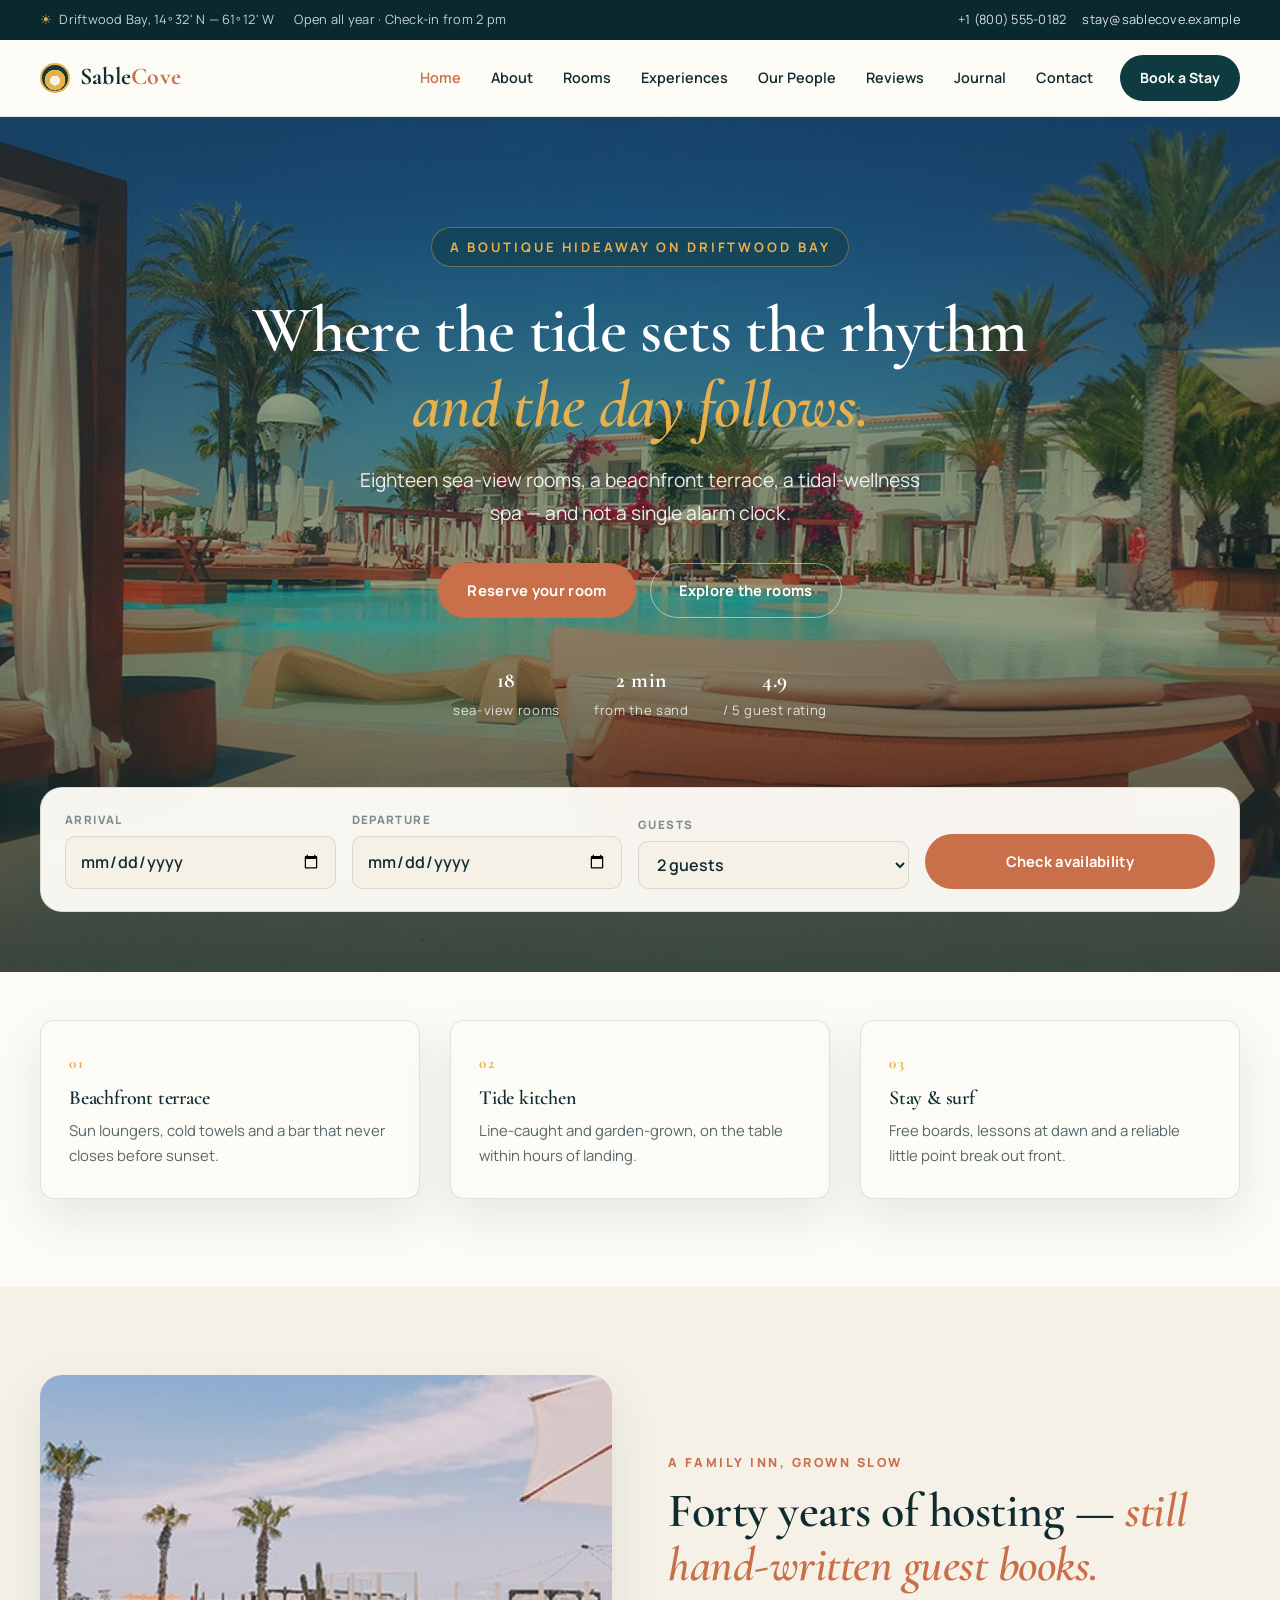
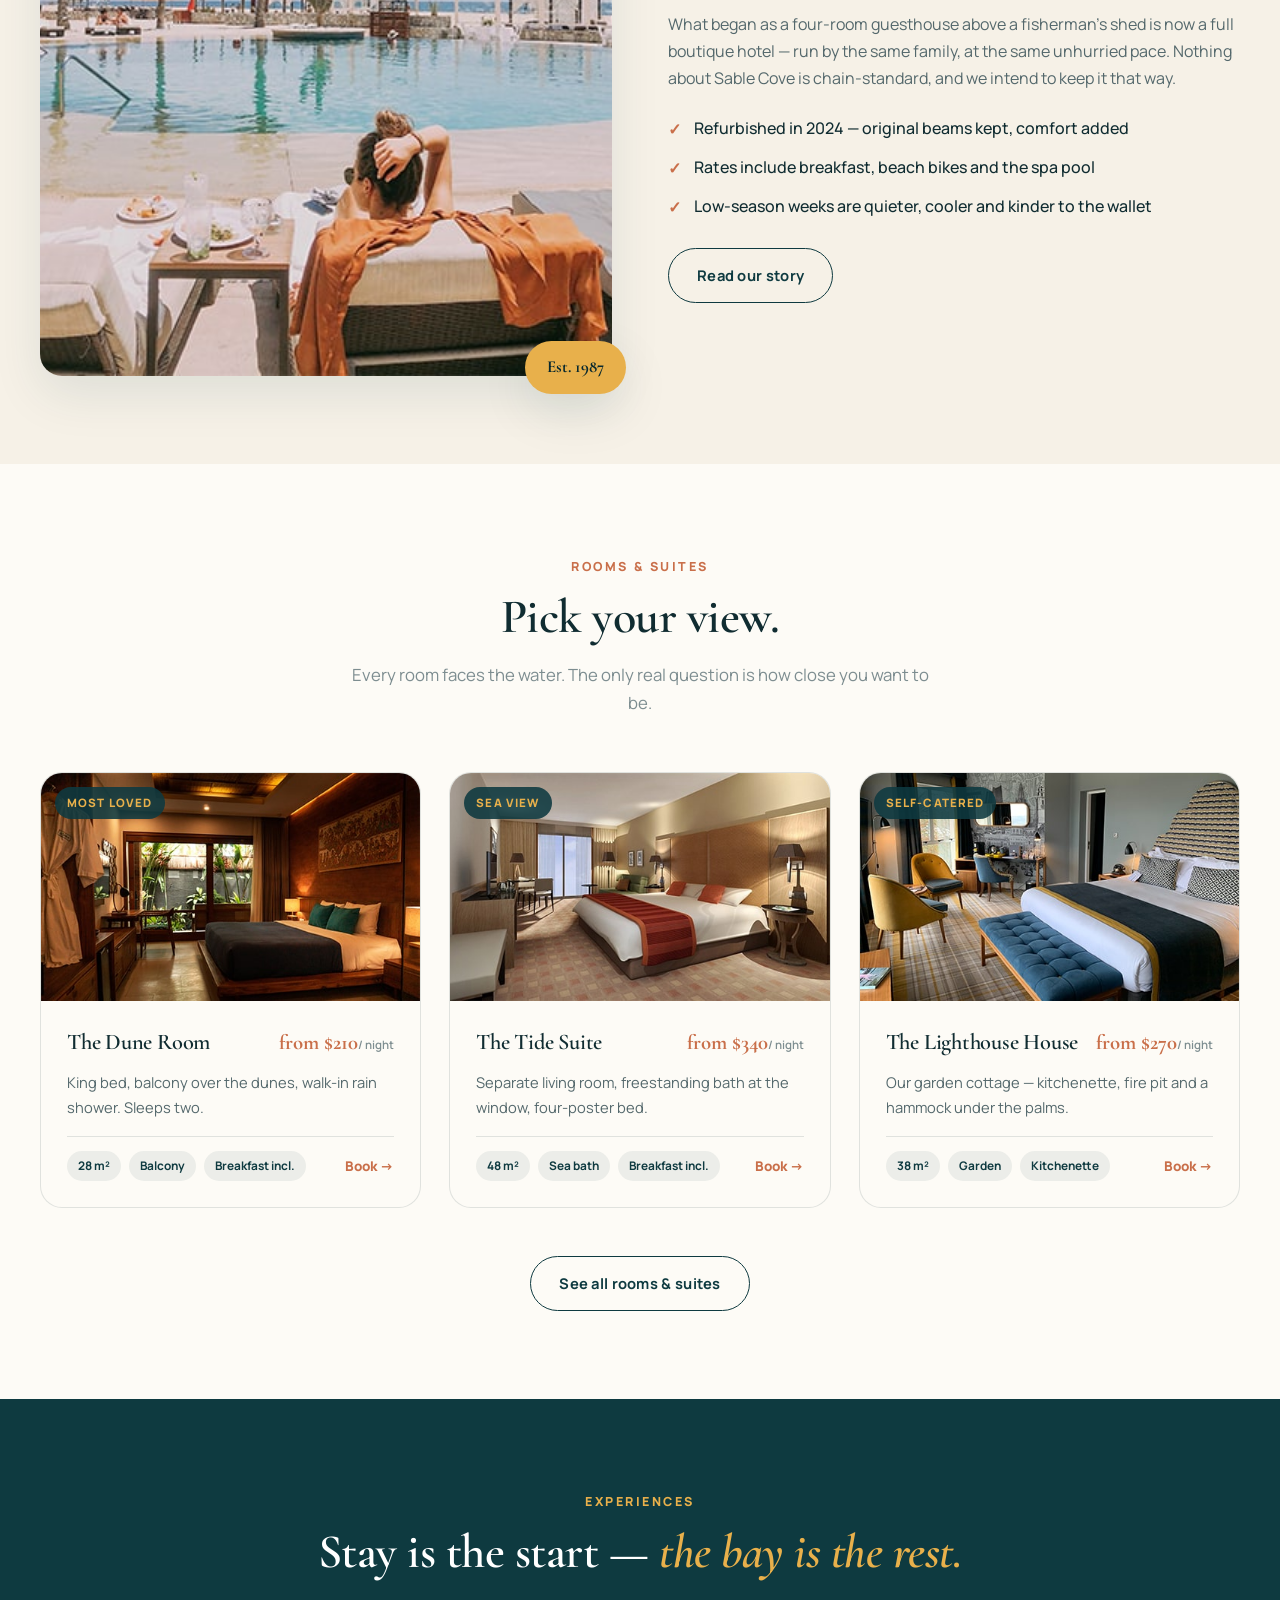
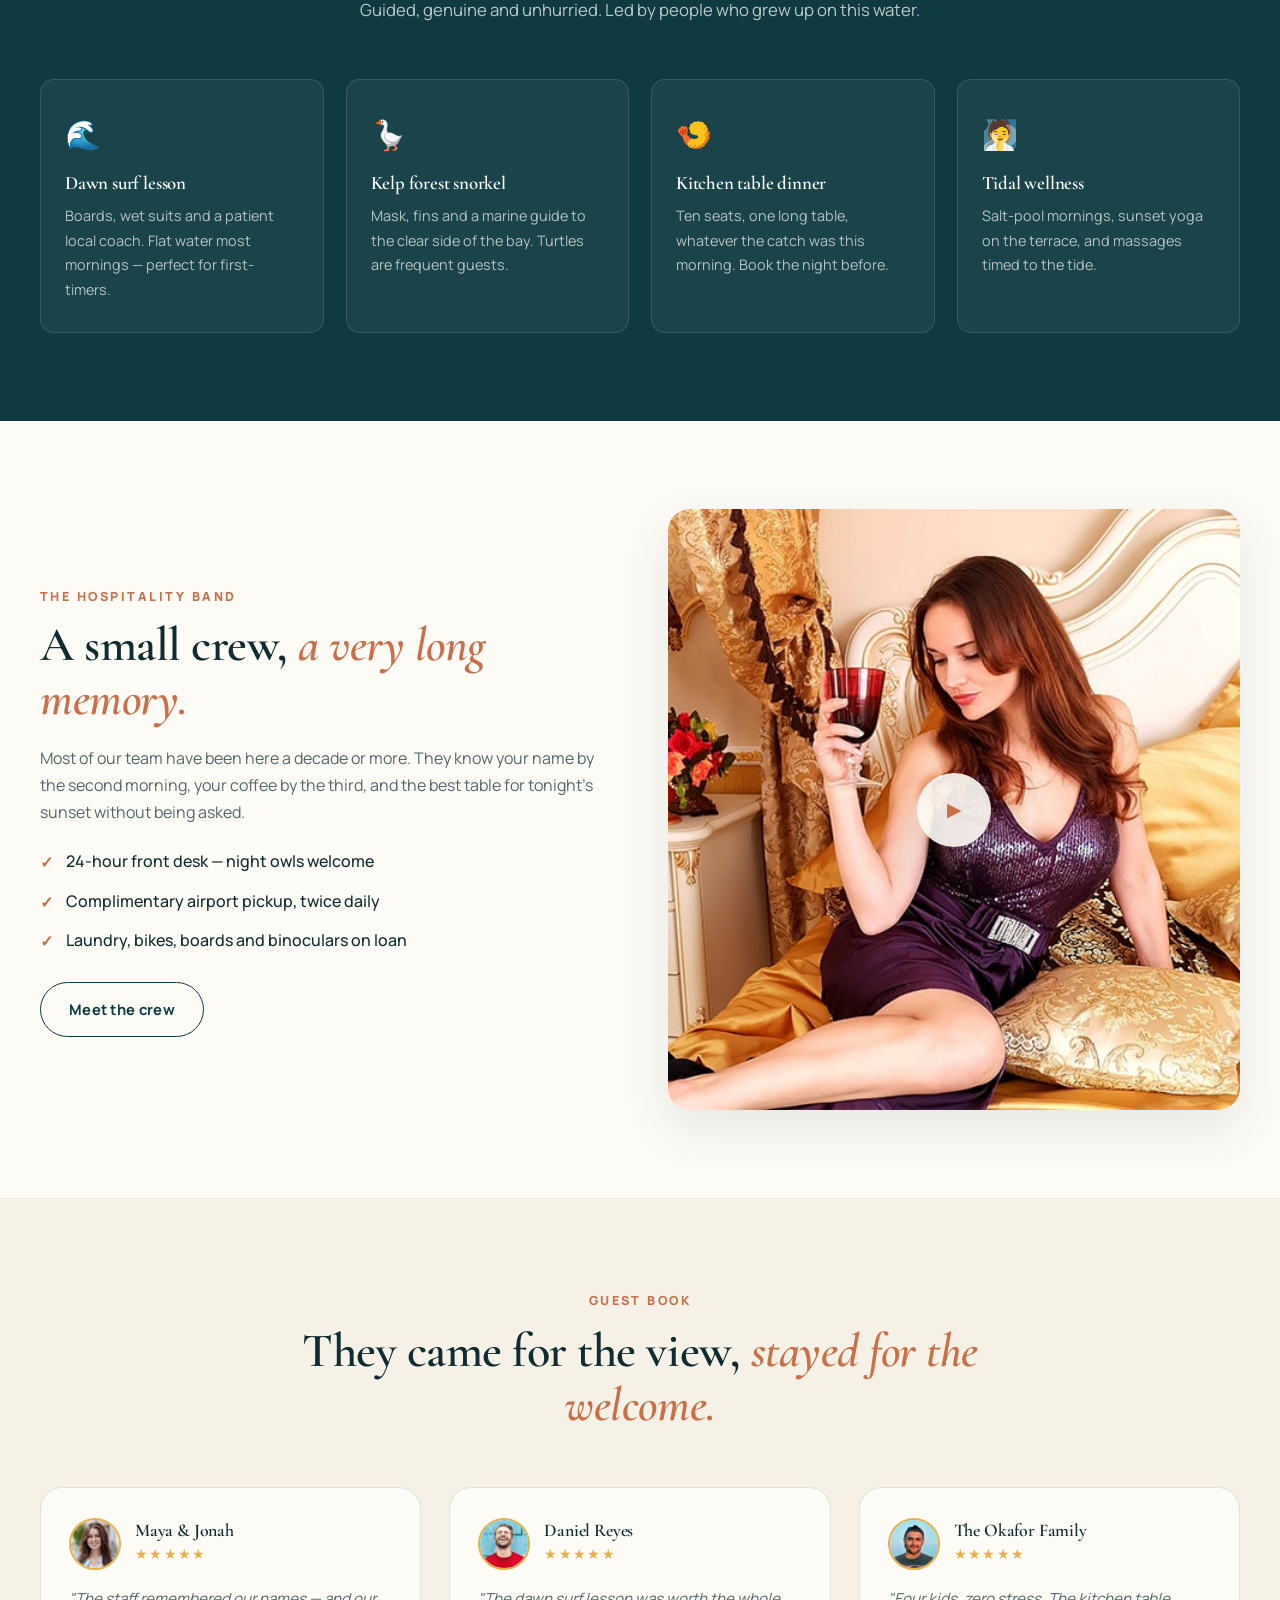
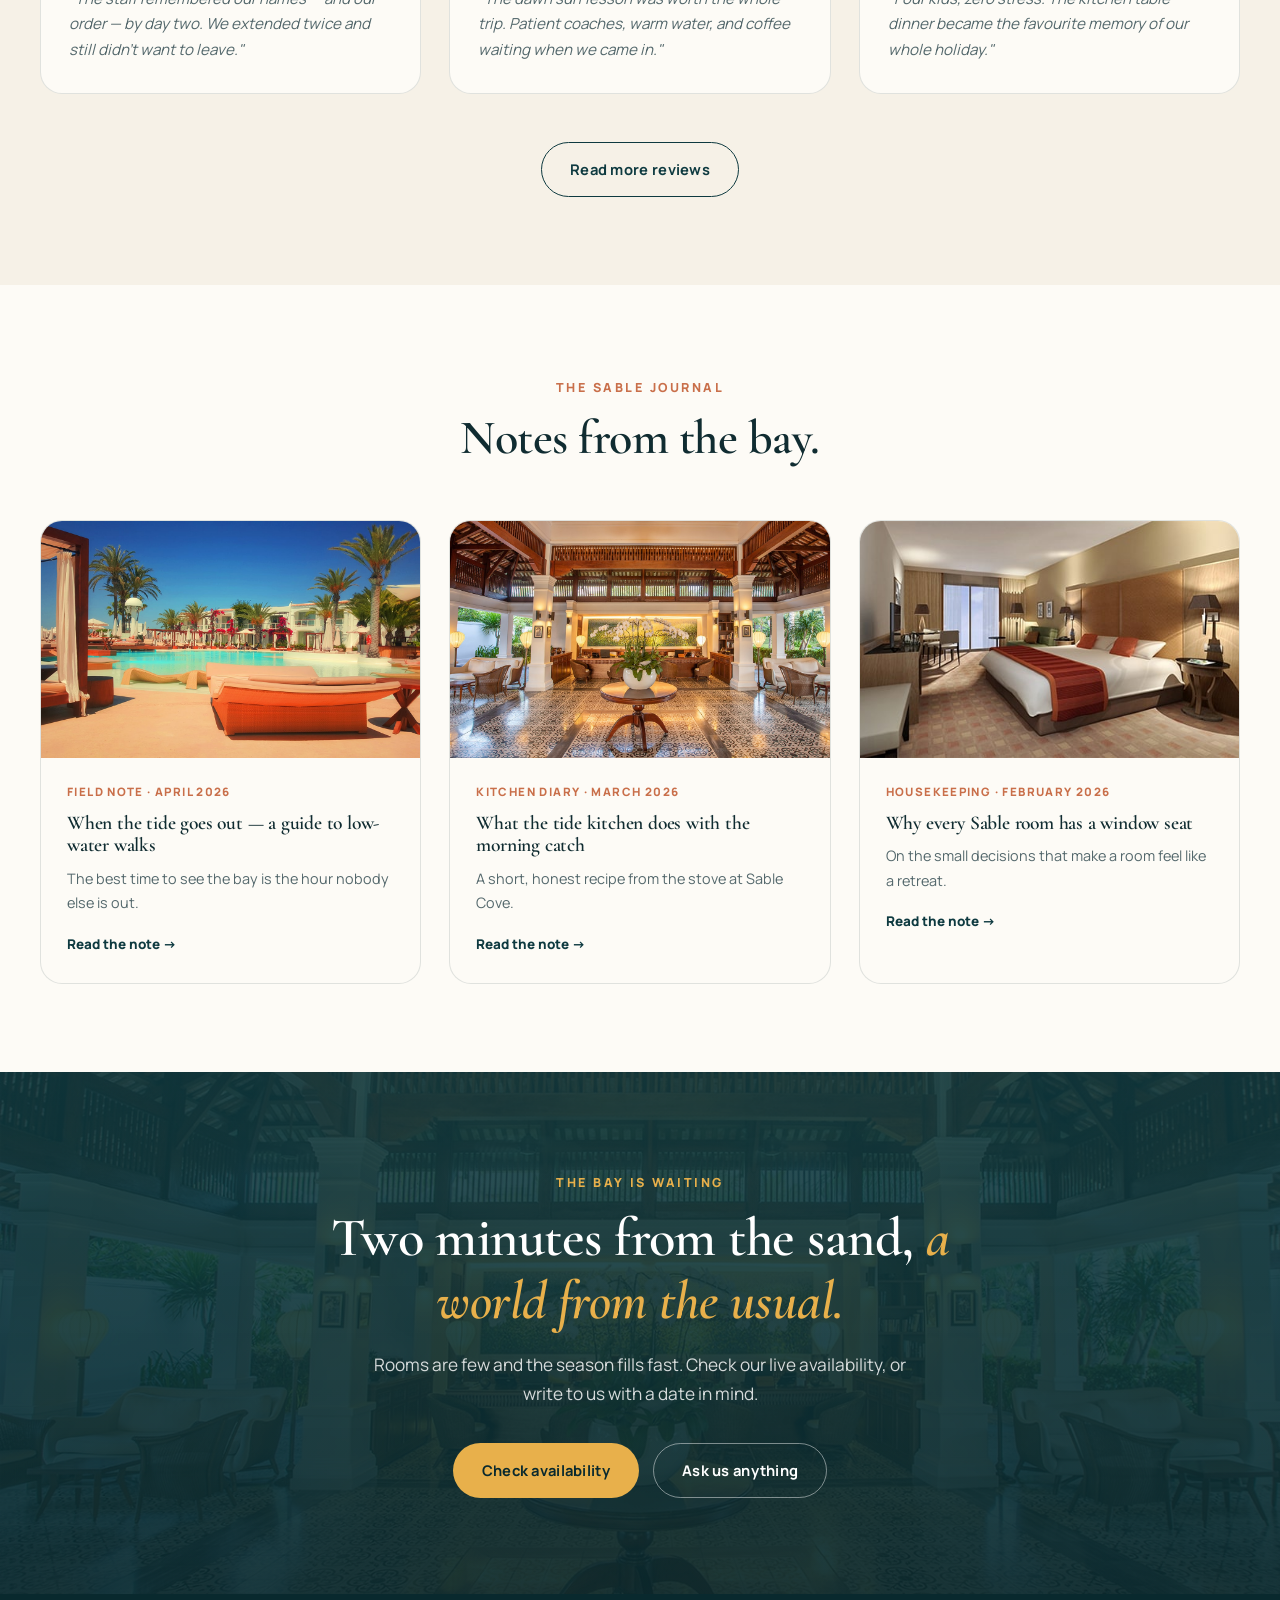
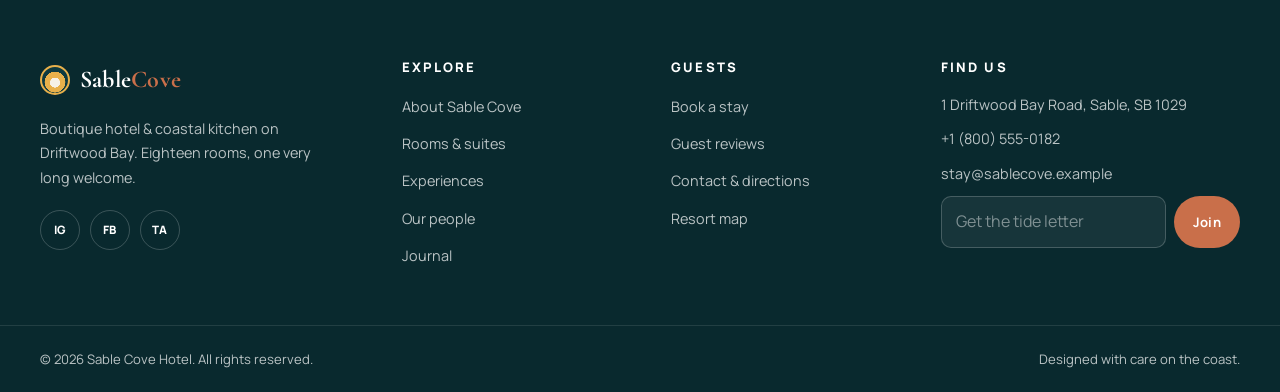
==== commit d23e435d: "v1.0.0" ====
--- a/index.html
+++ b/index.html
@@ -3,342 +3,417 @@
 <head>
   <meta charset="UTF-8">
   <meta name="viewport" content="width=device-width, initial-scale=1.0">
-  <meta name="description" content="GRANDEHOTEL — Where Every Stay Becomes a Story. Book luxury accommodations, fine dining, and world-class amenities.">
-  <title>GRANDEHOTEL — Where Every Stay Becomes a Story</title>
-  <link rel="icon" href="data:image/svg+xml,<svg xmlns='http://www.w3.org/2000/svg' viewBox='0 0 100 100'><text y='.9em' font-size='90'>🏨</text></svg>">
+  <title>Sable Cove — Boutique Coastal Hotel</title>
+  <meta name="description" content="Sable Cove is a boutique coastal hotel on Driftwood Bay — 18 sea-view rooms, a beachfront terrace, tidal-wellness spa and tasting menus from the tide kitchen.">
+  <link rel="icon" href="data:image/svg+xml,%3Csvg xmlns='http://www.w3.org/2000/svg' viewBox='0 0 64 64'%3E%3Crect width='64' height='64' rx='14' fill='%230e3a40'/%3E%3Cpath d='M32 44c-9 0-15-5.4-15-12.5C17 24.2 32 10 32 10s15 14.2 15 21.5C47 38.6 41 44 32 44z' fill='%23e8b04b'/%3E%3Cpath d='M32 38c-5.4 0-9-3-9-7.2 0-4.4 9-12 9-12s9 7.6 9 12c0 4.2-3.6 7.2-9 7.2z' fill='%23f6f1e7'/%3E%3C/svg%3E">
+  <link rel="preconnect" href="https://fonts.googleapis.com">
+  <link rel="preconnect" href="https://fonts.gstatic.com" crossorigin>
+  <link href="https://fonts.googleapis.com/css2?family=Cormorant+Garamond:ital,wght@0,400;0,500;0,600;0,700;1,400&family=Manrope:wght@400;500;600;700;800&display=swap" rel="stylesheet">
   <link rel="stylesheet" href="assets/css/style.css">
 </head>
 <body>
-
-  <!-- ========== HEADER ========== -->
-  <header class="header">
-    <div class="container header__inner">
-      <a href="index.html" class="header__brand">
-        <span class="header__brand-icon">G</span>
-        GRANDEHOTEL
+  <a class="skip-link" href="#main">Skip to content</a>
+
+  <div class="topbar">
+    <div class="container topbar-inner">
+      <p class="topbar-item"><span class="topbar-icon">☀</span> Driftwood Bay, 14º 32' N — 61º 12' W</p>
+      <p class="topbar-item topbar-mid">Open all year · Check-in from 2 pm</p>
+      <p class="topbar-item topbar-end">
+        <a href="tel:+18005550182">+1 (800) 555-0182</a>
+        <a href="mailto:stay@sablecove.example">stay@sablecove.example</a>
+      </p>
+    </div>
+  </div>
+
+  <header class="site-header" id="top">
+    <div class="container nav-wrap">
+      <a href="index.html" class="brand">
+        <span class="brand-mark" aria-hidden="true"></span>
+        <span class="brand-text">Sable<span>Cove</span></span>
       </a>
-
-      <nav class="header__nav">
-        <a href="rooms.html" class="header__nav-link">Rooms</a>
-        <a href="about.html" class="header__nav-link">About</a>
-        <a href="services.html" class="header__nav-link">Services</a>
-        <a href="contact.html" class="header__nav-link">Contact</a>
+      <button class="nav-toggle" aria-label="Toggle menu" aria-expanded="false" aria-controls="site-nav">&#9776;</button>
+      <nav class="nav-links" id="site-nav" aria-label="Primary">
+        <a href="index.html" class="nav-link">Home</a>
+        <a href="about.html" class="nav-link">About</a>
+        <a href="room.html" class="nav-link">Rooms</a>
+        <a href="service.html" class="nav-link">Experiences</a>
+        <a href="team.html" class="nav-link">Our People</a>
+        <a href="testimonial.html" class="nav-link">Reviews</a>
+        <a href="blog.html" class="nav-link">Journal</a>
+        <a href="contact.html" class="nav-link">Contact</a>
+        <a href="booking.html" class="nav-cta">Book a Stay</a>
       </nav>
-
-      <a href="contact.html#booking" class="btn btn--primary btn--sm header__cta">Book Now</a>
-
-      <div class="header__burger" aria-label="Menu" role="button" tabindex="0">
-        <span class="header__burger-line"></span>
-        <span class="header__burger-line"></span>
-        <span class="header__burger-line"></span>
-      </div>
     </div>
-
-    <nav class="header__mobile-nav">
-      <a href="rooms.html" class="header__mobile-nav-link">Rooms</a>
-      <a href="about.html" class="header__mobile-nav-link">About</a>
-      <a href="services.html" class="header__mobile-nav-link">Services</a>
-      <a href="contact.html" class="header__mobile-nav-link">Contact</a>
-      <a href="contact.html#booking" class="btn btn--primary btn--full" style="margin-top:1rem;">Book Now</a>
-    </nav>
   </header>
 
-  <!-- ========== HERO ========== -->
-  <section class="hero">
-    <div class="hero__bg" style="background-image: url('assets/img/carousel-1.jpg');" data-carousel="assets/img/carousel-1.jpg, assets/img/carousel-2.jpg"></div>
-
-    <div class="hero__content">
-      <span class="hero__subtitle">Welcome to Grandehotel</span>
-      <h1 class="hero__title">Where Every Stay Becomes <span>a Story</span></h1>
-      <p class="hero__text">Experience timeless elegance and unparalleled hospitality in the heart of the city. Your journey to luxury begins here.</p>
-
-      <div class="hero__booking">
-        <form class="hero__booking-form" data-form="booking">
-          <div class="form-group">
-            <label class="form-group__label" for="hero-checkin">Check In</label>
-            <input class="form-group__input" type="date" id="hero-checkin" name="checkin" required>
+  <main id="main">
+    <section class="hero">
+      <div class="hero-bg" aria-hidden="true">
+        <img src="assets/img/carousel-1.jpg" alt="">
+        <img src="assets/img/carousel-2.jpg" alt="" class="active">
+      </div>
+      <div class="hero-shade" aria-hidden="true"></div>
+      <div class="container hero-inner">
+        <p class="hero-eyebrow">A boutique hideaway on Driftwood Bay</p>
+        <h1 class="hero-title">Where the tide sets the rhythm <em>and the day follows.</em></h1>
+        <p class="hero-sub">Eighteen sea-view rooms, a beachfront terrace, a tidal-wellness spa — and not a single alarm clock.</p>
+        <div class="hero-actions">
+          <a href="booking.html" class="btn btn-primary">Reserve your room</a>
+          <a href="room.html" class="btn btn-ghost">Explore the rooms</a>
+        </div>
+        <div class="hero-meta">
+          <span><strong>18</strong> sea-view rooms</span>
+          <span><strong>2 min</strong> from the sand</span>
+          <span><strong>4.9</strong> / 5 guest rating</span>
+        </div>
+      </div>
+      <div class="checkin-wrap">
+        <div class="container">
+          <form class="checkin-bar" data-form novalidate>
+            <div class="checkin-field">
+              <label for="ck-in">Arrival</label>
+              <input id="ck-in" type="date" name="arrival" required>
+            </div>
+            <div class="checkin-field">
+              <label for="ck-out">Departure</label>
+              <input id="ck-out" type="date" name="departure" required>
+            </div>
+            <div class="checkin-field">
+              <label for="ck-guests">Guests</label>
+              <select id="ck-guests" name="guests">
+                <option value="1">1 guest</option>
+                <option value="2" selected>2 guests</option>
+                <option value="3">3 guests</option>
+                <option value="4">4+ guests</option>
+              </select>
+            </div>
+            <button type="submit" class="btn btn-primary checkin-submit">Check availability</button>
+            <p class="form-msg form-ok">Good news — those dates are open. Our team will confirm within the hour.</p>
+            <p class="form-msg form-err">Please choose your arrival and departure dates.</p>
+          </form>
+        </div>
+      </div>
+    </section>
+
+    <section class="section">
+      <div class="container">
+        <div class="usp-strip reveal">
+          <div class="usp">
+            <span class="usp-num">01</span>
+            <h3>Beachfront terrace</h3>
+            <p>Sun loungers, cold towels and a bar that never closes before sunset.</p>
           </div>
-          <div class="form-group">
-            <label class="form-group__label" for="hero-checkout">Check Out</label>
-            <input class="form-group__input" type="date" id="hero-checkout" name="checkout" required>
+          <div class="usp">
+            <span class="usp-num">02</span>
+            <h3>Tide kitchen</h3>
+            <p>Line-caught and garden-grown, on the table within hours of landing.</p>
           </div>
-          <div class="form-group">
-            <label class="form-group__label" for="hero-guests">Guests</label>
-            <select class="form-group__select" id="hero-guests" name="guests">
-              <option value="1">1 Guest</option>
-              <option value="2" selected>2 Guests</option>
-              <option value="3">3 Guests</option>
-              <option value="4">4 Guests</option>
-              <option value="5+">5+ Guests</option>
-            </select>
+          <div class="usp">
+            <span class="usp-num">03</span>
+            <h3>Stay &amp; surf</h3>
+            <p>Free boards, lessons at dawn and a reliable little point break out front.</p>
           </div>
-          <button type="submit" class="btn btn--primary btn--full">Check Availability</button>
+        </div>
+      </div>
+    </section>
+
+    <section class="section section-cream">
+      <div class="container split">
+        <div class="split-media reveal">
+          <img src="assets/img/about-1.jpg" alt="The Sable Cove lobby with woven rattan seating and sea-glass lamps" loading="lazy">
+          <span class="exp-badge">Est. 1987</span>
+        </div>
+        <div class="split-copy reveal">
+          <p class="eyebrow">A family inn, grown slow</p>
+          <h2 class="section-title">Forty years of hosting — <em>still hand-written guest books.</em></h2>
+          <p>What began as a four-room guesthouse above a fisherman's shed is now a full boutique hotel — run by the same family, at the same unhurried pace. Nothing about Sable Cove is chain-standard, and we intend to keep it that way.</p>
+          <ul class="check-list">
+            <li>Refurbished in 2024 — original beams kept, comfort added</li>
+            <li>Rates include breakfast, beach bikes and the spa pool</li>
+            <li>Low-season weeks are quieter, cooler and kinder to the wallet</li>
+          </ul>
+          <a href="about.html" class="btn btn-outline">Read our story</a>
+        </div>
+      </div>
+    </section>
+
+    <section class="section">
+      <div class="container">
+        <div class="section-head reveal">
+          <p class="eyebrow">Rooms &amp; suites</p>
+          <h2 class="section-title">Pick your view.</h2>
+          <p class="section-sub">Every room faces the water. The only real question is how close you want to be.</p>
+        </div>
+        <div class="room-grid">
+          <article class="room-card reveal">
+            <div class="room-media">
+              <img src="assets/img/room-1.jpg" alt="The Dune Room with a king bed, linen curtains and a sea-facing balcony" loading="lazy">
+              <span class="room-tag">Most loved</span>
+            </div>
+            <div class="room-body">
+              <div class="room-head">
+                <h3>The Dune Room</h3>
+                <span class="room-price">from $210<span>/ night</span></span>
+              </div>
+              <p>King bed, balcony over the dunes, walk-in rain shower. Sleeps two.</p>
+              <div class="room-foot">
+                <span class="room-fac">28 m²</span>
+                <span class="room-fac">Balcony</span>
+                <span class="room-fac">Breakfast incl.</span>
+                <a href="booking.html" class="room-link">Book →</a>
+              </div>
+            </div>
+          </article>
+          <article class="room-card reveal">
+            <div class="room-media">
+              <img src="assets/img/room-2.jpg" alt="The Tide Suite with a freestanding bath and a wide sea-view window" loading="lazy">
+              <span class="room-tag">Sea view</span>
+            </div>
+            <div class="room-body">
+              <div class="room-head">
+                <h3>The Tide Suite</h3>
+                <span class="room-price">from $340<span>/ night</span></span>
+              </div>
+              <p>Separate living room, freestanding bath at the window, four-poster bed.</p>
+              <div class="room-foot">
+                <span class="room-fac">48 m²</span>
+                <span class="room-fac">Sea bath</span>
+                <span class="room-fac">Breakfast incl.</span>
+                <a href="booking.html" class="room-link">Book →</a>
+              </div>
+            </div>
+          </article>
+          <article class="room-card reveal">
+            <div class="room-media">
+              <img src="assets/img/room-3.jpg" alt="The Lighthouse House, a garden cottage with its own fire pit" loading="lazy">
+              <span class="room-tag">Self-catered</span>
+            </div>
+            <div class="room-body">
+              <div class="room-head">
+                <h3>The Lighthouse House</h3>
+                <span class="room-price">from $270<span>/ night</span></span>
+              </div>
+              <p>Our garden cottage — kitchenette, fire pit and a hammock under the palms.</p>
+              <div class="room-foot">
+                <span class="room-fac">38 m²</span>
+                <span class="room-fac">Garden</span>
+                <span class="room-fac">Kitchenette</span>
+                <a href="booking.html" class="room-link">Book →</a>
+              </div>
+            </div>
+          </article>
+        </div>
+        <div class="section-cta reveal">
+          <a href="room.html" class="btn btn-outline">See all rooms &amp; suites</a>
+        </div>
+      </div>
+    </section>
+
+    <section class="section section-dark">
+      <div class="container">
+        <div class="section-head light reveal">
+          <p class="eyebrow">Experiences</p>
+          <h2 class="section-title">Stay is the start — <em>the bay is the rest.</em></h2>
+          <p class="section-sub">Guided, genuine and unhurried. Led by people who grew up on this water.</p>
+        </div>
+        <div class="exp-grid">
+          <article class="exp-card reveal">
+            <span class="exp-icon" aria-hidden="true">🌊</span>
+            <h3>Dawn surf lesson</h3>
+            <p>Boards, wet suits and a patient local coach. Flat water most mornings — perfect for first-timers.</p>
+          </article>
+          <article class="exp-card reveal">
+            <span class="exp-icon" aria-hidden="true">🪿</span>
+            <h3>Kelp forest snorkel</h3>
+            <p>Mask, fins and a marine guide to the clear side of the bay. Turtles are frequent guests.</p>
+          </article>
+          <article class="exp-card reveal">
+            <span class="exp-icon" aria-hidden="true">🍤</span>
+            <h3>Kitchen table dinner</h3>
+            <p>Ten seats, one long table, whatever the catch was this morning. Book the night before.</p>
+          </article>
+          <article class="exp-card reveal">
+            <span class="exp-icon" aria-hidden="true">🧖</span>
+            <h3>Tidal wellness</h3>
+            <p>Salt-pool mornings, sunset yoga on the terrace, and massages timed to the tide.</p>
+          </article>
+        </div>
+      </div>
+    </section>
+
+    <section class="section">
+      <div class="container split split-rev">
+        <div class="split-media reveal">
+          <img src="assets/img/video.jpg" alt="Guests toasting on the Sable Cove beachfront terrace at golden hour" loading="lazy">
+          <span class="play-btn" aria-hidden="true">&#9654;</span>
+        </div>
+        <div class="split-copy reveal">
+          <p class="eyebrow">The hospitality band</p>
+          <h2 class="section-title">A small crew, <em>a very long memory.</em></h2>
+          <p>Most of our team have been here a decade or more. They know your name by the second morning, your coffee by the third, and the best table for tonight's sunset without being asked.</p>
+          <ul class="check-list">
+            <li>24-hour front desk — night owls welcome</li>
+            <li>Complimentary airport pickup, twice daily</li>
+            <li>Laundry, bikes, boards and binoculars on loan</li>
+          </ul>
+          <a href="team.html" class="btn btn-outline">Meet the crew</a>
+        </div>
+      </div>
+    </section>
+
+    <section class="section section-cream">
+      <div class="container">
+        <div class="section-head reveal">
+          <p class="eyebrow">Guest book</p>
+          <h2 class="section-title">They came for the view, <em>stayed for the welcome.</em></h2>
+        </div>
+        <div class="tst-grid">
+          <article class="tst-card reveal">
+            <div class="tst-head">
+              <img src="assets/img/testimonial-1.jpg" alt="" class="tst-avatar" loading="lazy">
+              <div>
+                <h3>Maya &amp; Jonah</h3>
+                <span class="tst-stars">★★★★★</span>
+              </div>
+            </div>
+            <p>"The staff remembered our names — and our order — by day two. We extended twice and still didn't want to leave."</p>
+          </article>
+          <article class="tst-card reveal">
+            <div class="tst-head">
+              <img src="assets/img/testimonial-2.jpg" alt="" class="tst-avatar" loading="lazy">
+              <div>
+                <h3>Daniel Reyes</h3>
+                <span class="tst-stars">★★★★★</span>
+              </div>
+            </div>
+            <p>"The dawn surf lesson was worth the whole trip. Patient coaches, warm water, and coffee waiting when we came in."</p>
+          </article>
+          <article class="tst-card reveal">
+            <div class="tst-head">
+              <img src="assets/img/testimonial-3.jpg" alt="" class="tst-avatar" loading="lazy">
+              <div>
+                <h3>The Okafor Family</h3>
+                <span class="tst-stars">★★★★★</span>
+              </div>
+            </div>
+            <p>"Four kids, zero stress. The kitchen table dinner became the favourite memory of our whole holiday."</p>
+          </article>
+        </div>
+        <div class="section-cta reveal">
+          <a href="testimonial.html" class="btn btn-outline">Read more reviews</a>
+        </div>
+      </div>
+    </section>
+
+    <section class="section">
+      <div class="container">
+        <div class="section-head reveal">
+          <p class="eyebrow">The Sable journal</p>
+          <h2 class="section-title">Notes from the bay.</h2>
+        </div>
+        <div class="blog-grid">
+          <article class="post-card reveal">
+            <img src="assets/img/carousel-2.jpg" alt="Low tide at Driftwood Bay, late afternoon" loading="lazy">
+            <div class="post-body">
+              <span class="post-meta">Field note · April 2026</span>
+              <h3><a href="blog.html">When the tide goes out — a guide to low-water walks</a></h3>
+              <p>The best time to see the bay is the hour nobody else is out.</p>
+              <a href="blog.html" class="post-link">Read the note →</a>
+            </div>
+          </article>
+          <article class="post-card reveal">
+            <img src="assets/img/carousel-1.jpg" alt="The Sable Cove terrace at dusk, lanterns lit" loading="lazy">
+            <div class="post-body">
+              <span class="post-meta">Kitchen diary · March 2026</span>
+              <h3><a href="blog.html">What the tide kitchen does with the morning catch</a></h3>
+              <p>A short, honest recipe from the stove at Sable Cove.</p>
+              <a href="blog.html" class="post-link">Read the note →</a>
+            </div>
+          </article>
+          <article class="post-card reveal">
+            <img src="assets/img/room-2.jpg" alt="The Tide Suite window seat overlooking the bay" loading="lazy">
+            <div class="post-body">
+              <span class="post-meta">Housekeeping · February 2026</span>
+              <h3><a href="blog.html">Why every Sable room has a window seat</a></h3>
+              <p>On the small decisions that make a room feel like a retreat.</p>
+              <a href="blog.html" class="post-link">Read the note →</a>
+            </div>
+          </article>
+        </div>
+      </div>
+    </section>
+
+    <section class="cta-section">
+      <div class="container cta-inner reveal">
+        <p class="eyebrow">The bay is waiting</p>
+        <h2 class="cta-title">Two minutes from the sand, <em>a world from the usual.</em></h2>
+        <p class="cta-sub">Rooms are few and the season fills fast. Check our live availability, or write to us with a date in mind.</p>
+        <div class="cta-actions">
+          <a href="booking.html" class="btn btn-accent">Check availability</a>
+          <a href="contact.html" class="btn btn-ghost-dark">Ask us anything</a>
+        </div>
+      </div>
+    </section>
+  </main>
+
+  <footer class="site-footer">
+    <div class="container footer-grid">
+      <div class="footer-col">
+        <a href="index.html" class="brand footer-brand">
+          <span class="brand-mark" aria-hidden="true"></span>
+          <span class="brand-text">Sable<span>Cove</span></span>
+        </a>
+        <p>Boutique hotel &amp; coastal kitchen on Driftwood Bay. Eighteen rooms, one very long welcome.</p>
+        <div class="footer-social">
+          <a href="https://instagram.com" target="_blank" rel="noopener" aria-label="Instagram">IG</a>
+          <a href="https://facebook.com" target="_blank" rel="noopener" aria-label="Facebook">FB</a>
+          <a href="https://tripadvisor.com" target="_blank" rel="noopener" aria-label="Tripadvisor">TA</a>
+        </div>
+      </div>
+      <div class="footer-col">
+        <h3>Explore</h3>
+        <ul class="footer-links">
+          <li><a href="about.html">About Sable Cove</a></li>
+          <li><a href="room.html">Rooms &amp; suites</a></li>
+          <li><a href="service.html">Experiences</a></li>
+          <li><a href="team.html">Our people</a></li>
+          <li><a href="blog.html">Journal</a></li>
+        </ul>
+      </div>
+      <div class="footer-col">
+        <h3>Guests</h3>
+        <ul class="footer-links">
+          <li><a href="booking.html">Book a stay</a></li>
+          <li><a href="testimonial.html">Guest reviews</a></li>
+          <li><a href="contact.html">Contact &amp; directions</a></li>
+          <li><a href="404.html">Resort map</a></li>
+        </ul>
+      </div>
+      <div class="footer-col">
+        <h3>Find us</h3>
+        <ul class="footer-links footer-contact">
+          <li>1 Driftwood Bay Road, Sable, SB 1029</li>
+          <li><a href="tel:+18005550182">+1 (800) 555-0182</a></li>
+          <li><a href="mailto:stay@sablecove.example">stay@sablecove.example</a></li>
+        </ul>
+        <form class="newsletter" data-form novalidate>
+          <label for="nl-email" class="sr-only">Email for the tide letter</label>
+          <input id="nl-email" type="email" name="email" placeholder="Get the tide letter" required>
+          <button type="submit" class="btn btn-primary btn-sm">Join</button>
+          <p class="form-msg form-ok">Welcome to the tide letter — first one this Friday.</p>
+          <p class="form-msg form-err">Please enter a valid email address.</p>
         </form>
       </div>
     </div>
-  </section>
-
-  <!-- ========== ROOMS ========== -->
-  <section class="section section--white" id="rooms">
-    <div class="container">
-      <div class="section-header section-header--center reveal">
-        <span class="section-header__subtitle">Accommodations</span>
-        <h2 class="section-header__title">Luxurious Rooms & Suites</h2>
-        <div class="gold-divider"></div>
-        <p class="section-header__text">Each room is a masterpiece of design and comfort, crafted to make your stay unforgettable.</p>
-      </div>
-
-      <div class="rooms-grid reveal-stagger">
-        <!-- Room 1 -->
-        <div class="room-card">
-          <div class="room-card__image">
-            <img src="assets/img/room-1.jpg" alt="Deluxe King Room" loading="lazy">
-            <span class="room-card__badge">Popular</span>
-            <div class="room-card__price">
-              <span class="room-card__price-amount">$299</span>
-              <span class="room-card__price-night">/night</span>
-            </div>
-          </div>
-          <div class="room-card__body">
-            <span class="room-card__type">Deluxe</span>
-            <h3 class="room-card__title">King Room</h3>
-            <p class="room-card__desc">Spacious 45 sqm room with king bed, city views, marble bathroom, and premium amenities.</p>
-            <div class="room-card__amenities">
-              <span class="room-card__amenity"><span class="room-card__amenity-icon">◆</span> 45 m²</span>
-              <span class="room-card__amenity"><span class="room-card__amenity-icon">◆</span> King Bed</span>
-              <span class="room-card__amenity"><span class="room-card__amenity-icon">◆</span> City View</span>
-            </div>
-            <a href="rooms.html" class="btn btn--secondary btn--sm btn--full">View Details</a>
-          </div>
-        </div>
-
-        <!-- Room 2 -->
-        <div class="room-card">
-          <div class="room-card__image">
-            <img src="assets/img/room-2.jpg" alt="Executive Suite" loading="lazy">
-            <span class="room-card__badge">Suite</span>
-            <div class="room-card__price">
-              <span class="room-card__price-amount">$549</span>
-              <span class="room-card__price-night">/night</span>
-            </div>
-          </div>
-          <div class="room-card__body">
-            <span class="room-card__type">Executive</span>
-            <h3 class="room-card__title">Executive Suite</h3>
-            <p class="room-card__desc">Elegant 70 sqm suite with separate living area, panoramic views, and butler service.</p>
-            <div class="room-card__amenities">
-              <span class="room-card__amenity"><span class="room-card__amenity-icon">◆</span> 70 m²</span>
-              <span class="room-card__amenity"><span class="room-card__amenity-icon">◆</span> Suite</span>
-              <span class="room-card__amenity"><span class="room-card__amenity-icon">◆</span> Butler</span>
-            </div>
-            <a href="rooms.html" class="btn btn--secondary btn--sm btn--full">View Details</a>
-          </div>
-        </div>
-
-        <!-- Room 3 -->
-        <div class="room-card">
-          <div class="room-card__image">
-            <img src="assets/img/room-3.jpg" alt="Presidential Suite" loading="lazy">
-            <span class="room-card__badge">Premium</span>
-            <div class="room-card__price">
-              <span class="room-card__price-amount">$999</span>
-              <span class="room-card__price-night">/night</span>
-            </div>
-          </div>
-          <div class="room-card__body">
-            <span class="room-card__type">Presidential</span>
-            <h3 class="room-card__title">Presidential Suite</h3>
-            <p class="room-card__desc">The pinnacle of luxury — 120 sqm with private terrace, jacuzzi, and 24-hour concierge.</p>
-            <div class="room-card__amenities">
-              <span class="room-card__amenity"><span class="room-card__amenity-icon">◆</span> 120 m²</span>
-              <span class="room-card__amenity"><span class="room-card__amenity-icon">◆</span> Terrace</span>
-              <span class="room-card__amenity"><span class="room-card__amenity-icon">◆</span> Jacuzzi</span>
-            </div>
-            <a href="rooms.html" class="btn btn--secondary btn--sm btn--full">View Details</a>
-          </div>
-        </div>
-      </div>
-
-      <div class="text-center" style="margin-top: var(--space-3xl);">
-        <a href="rooms.html" class="btn btn--dark">View All Rooms</a>
-      </div>
-    </div>
-  </section>
-
-  <!-- ========== ABOUT TEASER ========== -->
-  <section class="section section--cream">
-    <div class="container">
-      <div class="about-content">
-        <div class="about-content__image reveal reveal--left">
-          <img src="assets/img/about-1.jpg" alt="Grandehotel Heritage" loading="lazy">
-          <div class="about-content__image-accent"></div>
-        </div>
-        <div class="about-content__text reveal reveal--right">
-          <span class="section-header__subtitle">Our Heritage</span>
-          <h2>A Legacy of Timeless Elegance</h2>
-          <div class="gold-divider gold-divider--left"></div>
-          <p>Since 1927, Grandehotel has been the benchmark of luxury hospitality. Founded by the Ashford family, our hotel has hosted royalty, dignitaries, and discerning travelers from around the world.</p>
-          <p>Every detail — from the hand-selected marble in our lobbies to the personalized service of our concierge — reflects nearly a century of dedication to the art of hospitality.</p>
-          <a href="about.html" class="btn btn--primary" style="margin-top: var(--space-xl);">Discover Our Story</a>
-        </div>
-      </div>
-    </div>
-  </section>
-
-  <!-- ========== AMENITIES ========== -->
-  <section class="section section--white">
-    <div class="container">
-      <div class="section-header section-header--center reveal">
-        <span class="section-header__subtitle">Amenities</span>
-        <h2 class="section-header__title">Exquisite Facilities</h2>
-        <div class="gold-divider"></div>
-        <p class="section-header__text">From our world-class spa to our award-winning restaurant, every amenity is designed for your pleasure.</p>
-      </div>
-
-      <div class="services-grid reveal-stagger">
-        <div class="service-card">
-          <div class="service-card__icon">◆</div>
-          <h3 class="service-card__title">Luxury Spa</h3>
-          <p class="service-card__text">Indulge in therapeutic treatments and holistic wellness rituals in our serene spa sanctuary.</p>
-        </div>
-        <div class="service-card">
-          <div class="service-card__icon">◆</div>
-          <h3 class="service-card__title">Fine Dining</h3>
-          <p class="service-card__text">Savor exquisite cuisine crafted by our Michelin-starred chefs using the finest ingredients.</p>
-        </div>
-        <div class="service-card">
-          <div class="service-card__icon">◆</div>
-          <h3 class="service-card__title">Rooftop Pool</h3>
-          <p class="service-card__text">Take in breathtaking skyline views from our temperature-controlled rooftop infinity pool.</p>
-        </div>
-        <div class="service-card">
-          <div class="service-card__icon">◆</div>
-          <h3 class="service-card__title">Fitness Center</h3>
-          <p class="service-card__text">State-of-the-art equipment and personal training in our fully equipped fitness center.</p>
-        </div>
-        <div class="service-card">
-          <div class="service-card__icon">◆</div>
-          <h3 class="service-card__title">Concierge</h3>
-          <p class="service-card__text">Our dedicated concierge team ensures every detail of your stay is flawlessly arranged.</p>
-        </div>
-        <div class="service-card">
-          <div class="service-card__icon">◆</div>
-          <h3 class="service-card__title">Private Events</h3>
-          <p class="service-card__text">Elegant ballrooms and intimate venues for weddings, galas, and corporate gatherings.</p>
-        </div>
-      </div>
-    </div>
-  </section>
-
-  <!-- ========== TESTIMONIALS ========== -->
-  <section class="section section--cream">
-    <div class="container">
-      <div class="section-header section-header--center reveal">
-        <span class="section-header__subtitle">Testimonials</span>
-        <h2 class="section-header__title">What Our Guests Say</h2>
-        <div class="gold-divider"></div>
-      </div>
-
-      <div class="testimonials-grid reveal-stagger">
-        <div class="testimonial-card">
-          <div class="testimonial-card__stars">★ ★ ★ ★ ★</div>
-          <p class="testimonial-card__text">"An absolutely extraordinary experience. The Presidential Suite exceeded every expectation, and the staff anticipated our every need before we even asked. This is what true luxury feels like."</p>
-          <div class="testimonial-card__author">
-            <div class="testimonial-card__avatar">
-              <img src="assets/img/testimonial-1.jpg" alt="Victoria Ashworth" loading="lazy">
-            </div>
-            <div>
-              <div class="testimonial-card__name">Victoria Ashworth</div>
-              <div class="testimonial-card__role">Travel Editor, Vogue</div>
-            </div>
-          </div>
-        </div>
-
-        <div class="testimonial-card">
-          <div class="testimonial-card__stars">★ ★ ★ ★ ★</div>
-          <p class="testimonial-card__text">"From the moment we walked through the doors, we were transported to another world. The attention to detail is remarkable — the linens, the lighting, even the fragrance in the lobby. Simply perfect."</p>
-          <div class="testimonial-card__author">
-            <div class="testimonial-card__avatar">
-              <img src="assets/img/testimonial-2.jpg" alt="James Richardson" loading="lazy">
-            </div>
-            <div>
-              <div class="testimonial-card__name">James Richardson</div>
-              <div class="testimonial-card__role">CEO, Richardson Holdings</div>
-            </div>
-          </div>
-        </div>
-      </div>
-    </div>
-  </section>
-
-  <!-- ========== CTA ========== -->
-  <section class="cta-section">
-    <div class="container">
-      <h2 class="cta-section__title reveal">Begin Your Story at Grandehotel</h2>
-      <p class="cta-section__text reveal">Book your stay today and discover why guests return year after year to experience the magic of Grandehotel.</p>
-      <div class="cta-section__actions reveal">
-        <a href="contact.html#booking" class="btn btn--primary btn--lg">Book Your Stay</a>
-        <a href="rooms.html" class="btn btn--secondary btn--lg">Explore Rooms</a>
-      </div>
-    </div>
-  </section>
-
-  <!-- ========== FOOTER ========== -->
-  <footer class="footer">
-    <div class="container">
-      <div class="footer__top">
-        <div>
-          <div class="footer__brand">
-            <span class="header__brand-icon">G</span>
-            GRANDEHOTEL
-          </div>
-          <p class="footer__desc">Where every stay becomes a story. Experience luxury hospitality refined over nearly a century of excellence.</p>
-          <div class="footer__social">
-            <a href="#" class="footer__social-link" aria-label="Facebook">f</a>
-            <a href="#" class="footer__social-link" aria-label="Instagram">ig</a>
-            <a href="#" class="footer__social-link" aria-label="Twitter">tw</a>
-            <a href="#" class="footer__social-link" aria-label="LinkedIn">in</a>
-          </div>
-        </div>
-
-        <div>
-          <h4 class="footer__col-title">Quick Links</h4>
-          <div class="footer__links">
-            <a href="rooms.html" class="footer__link">Rooms & Suites</a>
-            <a href="about.html" class="footer__link">Our Heritage</a>
-            <a href="services.html" class="footer__link">Services</a>
-            <a href="contact.html" class="footer__link">Contact Us</a>
-          </div>
-        </div>
-
-        <div>
-          <h4 class="footer__col-title">Services</h4>
-          <div class="footer__links">
-            <a href="services.html" class="footer__link">Spa & Wellness</a>
-            <a href="services.html" class="footer__link">Fine Dining</a>
-            <a href="services.html" class="footer__link">Private Events</a>
-            <a href="services.html" class="footer__link">Concierge</a>
-          </div>
-        </div>
-
-        <div>
-          <h4 class="footer__col-title">Contact</h4>
-          <div class="footer__links">
-            <span class="footer__link">123 Grand Avenue</span>
-            <span class="footer__link">New York, NY 10001</span>
-            <a href="tel:+12125551927" class="footer__link">+1 (212) 555-1927</a>
-            <a href="mailto:reservations@grandehotel.com" class="footer__link">reservations@grandehotel.com</a>
-          </div>
-        </div>
-      </div>
-
-      <div class="footer__bottom">
-        <span>&copy; 2026 Grandehotel. All rights reserved.</span>
-        <span>Designed with elegance in mind.</span>
+    <div class="footer-bottom">
+      <div class="container">
+        <p>© <span data-year>2026</span> Sable Cove Hotel. All rights reserved.</p>
+        <p>Designed with care on the coast.</p>
       </div>
     </div>
   </footer>
 
+  <button class="back-to-top" aria-label="Back to top">&#8593;</button>
   <script src="assets/js/main.js"></script>
 </body>
 </html>
--- a/assets/css/style.css
+++ b/assets/css/style.css
@@ -1,1826 +1,1047 @@
-/* ============================================
-   GRANDEHOTEL — Luxury Hotel Booking Template
-   Design System & Component Styles
-   ============================================ */
-
-/* --- Google Fonts --- */
-@import url('https://fonts.googleapis.com/css2?family=Playfair+Display:ital,wght@0,400;0,500;0,600;0,700;0,800;1,400;1,500;1,600&family=Inter:wght@300;400;500;600;700&display=swap');
-
-/* --- CSS Custom Properties --- */
+/* ==========================================================================
+   SABLE COVE — Boutique Coastal Hotel
+   Design system: deep ocean teal + warm sand + terracotta + gold
+   Display: Cormorant Garamond  ·  Body: Manrope
+   ========================================================================== */
+
 :root {
-  /* Colors */
-  --navy: #1E3A5F;
-  --navy-light: #2A4F7A;
-  --navy-dark: #152B47;
-  --gold: #D4A853;
-  --gold-light: #E0BC74;
-  --gold-dark: #B8903D;
-  --cream: #FFFBEB;
-  --cream-dark: #F5EED6;
-  --dark: #0F172A;
-  --dark-lighter: #1E293B;
-  --white: #FFFFFF;
-  --gray-100: #F1F5F9;
-  --gray-200: #E2E8F0;
-  --gray-300: #CBD5E1;
-  --gray-400: #94A3B8;
-  --gray-500: #64748B;
-  --gray-600: #475569;
-  --gray-700: #334155;
-  --gray-800: #1E293B;
-  --gray-900: #0F172A;
-
-  /* Typography */
-  --font-display: 'Playfair Display', Georgia, 'Times New Roman', serif;
-  --font-body: 'Inter', -apple-system, BlinkMacSystemFont, 'Segoe UI', sans-serif;
-
-  /* Font Sizes */
-  --text-xs: 0.75rem;
-  --text-sm: 0.875rem;
-  --text-base: 1rem;
-  --text-lg: 1.125rem;
-  --text-xl: 1.25rem;
-  --text-2xl: 1.5rem;
-  --text-3xl: 1.875rem;
-  --text-4xl: 2.25rem;
-  --text-5xl: 3rem;
-  --text-6xl: 3.75rem;
-
-  /* Spacing */
-  --space-xs: 0.25rem;
-  --space-sm: 0.5rem;
-  --space-md: 1rem;
-  --space-lg: 1.5rem;
-  --space-xl: 2rem;
-  --space-2xl: 3rem;
-  --space-3xl: 4rem;
-  --space-4xl: 6rem;
-  --space-5xl: 8rem;
+  /* Color */
+  --clr-ink: #102c31;
+  --clr-teal: #0e3a40;
+  --clr-teal-deep: #09292e;
+  --clr-sand: #f6f1e7;
+  --clr-sand-deep: #ece3d1;
+  --clr-cream: #fdfbf6;
+  --clr-terra: #c96f4a;
+  --clr-terra-deep: #b05a38;
+  --clr-gold: #e8b04b;
+  --clr-text: #54686c;
+  --clr-text-soft: #7d8d90;
+  --clr-line: rgba(16, 44, 49, 0.12);
+
+  /* Type */
+  --font-display: "Cormorant Garamond", Georgia, serif;
+  --font-body: "Manrope", -apple-system, "Segoe UI", sans-serif;
+
+  /* Shape & motion */
+  --radius: 14px;
+  --radius-lg: 22px;
+  --shadow: 0 18px 50px rgba(14, 58, 64, 0.1);
+  --shadow-lg: 0 30px 70px rgba(14, 58, 64, 0.16);
+  --transition: 0.3s ease;
 
   /* Layout */
-  --container-max: 1200px;
-  --container-narrow: 900px;
-  --container-wide: 1400px;
-  --header-height: 80px;
-
-  /* Border Radius */
-  --radius-sm: 4px;
-  --radius-md: 8px;
-  --radius-lg: 12px;
-  --radius-xl: 16px;
-  --radius-full: 9999px;
-
-  /* Shadows */
-  --shadow-sm: 0 1px 2px rgba(15, 23, 42, 0.05);
-  --shadow-md: 0 4px 6px -1px rgba(15, 23, 42, 0.07), 0 2px 4px -2px rgba(15, 23, 42, 0.05);
-  --shadow-lg: 0 10px 15px -3px rgba(15, 23, 42, 0.08), 0 4px 6px -4px rgba(15, 23, 42, 0.04);
-  --shadow-xl: 0 20px 25px -5px rgba(15, 23, 42, 0.1), 0 8px 10px -6px rgba(15, 23, 42, 0.06);
-  --shadow-gold: 0 4px 14px rgba(212, 168, 83, 0.25);
-
-  /* Transitions */
-  --transition-fast: 150ms ease;
-  --transition-base: 250ms ease;
-  --transition-slow: 400ms ease;
-  --transition-elegant: 500ms cubic-bezier(0.25, 0.46, 0.45, 0.94);
-
-  /* Z-index */
-  --z-dropdown: 100;
-  --z-sticky: 200;
-  --z-header: 300;
-  --z-overlay: 400;
-  --z-modal: 500;
-}
-
-/* --- Reset & Base --- */
+  --container: 1200px;
+  --nav-h: 76px;
+}
+
+/* ---------- Reset & base ---------- */
 *,
 *::before,
-*::after {
-  box-sizing: border-box;
-  margin: 0;
-  padding: 0;
-}
-
-html {
-  scroll-behavior: smooth;
-  -webkit-text-size-adjust: 100%;
-  font-size: 16px;
-}
+*::after { box-sizing: border-box; margin: 0; padding: 0; }
+
+html { scroll-behavior: smooth; -webkit-text-size-adjust: 100%; }
 
 body {
   font-family: var(--font-body);
-  font-size: var(--text-base);
-  font-weight: 400;
-  line-height: 1.6;
-  color: var(--gray-700);
-  background-color: var(--cream);
-  -webkit-font-smoothing: antialiased;
-  -moz-osx-font-smoothing: grayscale;
+  font-size: 1rem;
+  line-height: 1.7;
+  color: var(--clr-text);
+  background: var(--clr-cream);
   overflow-x: hidden;
 }
 
-img {
-  max-width: 100%;
-  height: auto;
-  display: block;
-}
-
-a {
-  text-decoration: none;
-  color: inherit;
-  transition: color var(--transition-base);
-}
-
-ul, ol {
-  list-style: none;
-}
-
-button, input, textarea, select {
-  font-family: inherit;
-  font-size: inherit;
-  border: none;
-  outline: none;
-  background: none;
-}
-
-button {
-  cursor: pointer;
-}
-
-h1, h2, h3, h4, h5, h6 {
+img { display: block; max-width: 100%; height: auto; }
+a { color: inherit; text-decoration: none; }
+ul { list-style: none; }
+button, input, select { font: inherit; color: inherit; }
+button { cursor: pointer; background: none; border: 0; }
+
+h1, h2, h3, h4 {
   font-family: var(--font-display);
   font-weight: 600;
-  line-height: 1.2;
-  color: var(--dark);
-}
-
-h1 { font-size: var(--text-5xl); }
-h2 { font-size: var(--text-4xl); }
-h3 { font-size: var(--text-2xl); }
-h4 { font-size: var(--text-xl); }
-h5 { font-size: var(--text-lg); }
-h6 { font-size: var(--text-base); }
-
-p {
-  margin-bottom: var(--space-md);
-}
-
-p:last-child {
-  margin-bottom: 0;
-}
-
-/* --- Utility Classes --- */
+  color: var(--clr-ink);
+  line-height: 1.15;
+  letter-spacing: -0.01em;
+}
+
+em { font-style: italic; color: var(--clr-terra); }
+em + * { display: inline; }
+
 .container {
-  width: 100%;
-  max-width: var(--container-max);
-  margin: 0 auto;
-  padding: 0 var(--space-xl);
-}
-
-.container--narrow {
-  max-width: var(--container-narrow);
-}
-
-.container--wide {
-  max-width: var(--container-wide);
-}
-
-.section {
-  padding: var(--space-5xl) 0;
-}
-
-.section--sm {
-  padding: var(--space-3xl) 0;
-}
-
-.section--lg {
-  padding: var(--space-5xl) 0;
-}
-
-.section--cream {
-  background-color: var(--cream);
-}
-
-.section--white {
-  background-color: var(--white);
-}
-
-.section--dark {
-  background-color: var(--dark);
-  color: var(--gray-300);
-}
-
-.section--dark h2,
-.section--dark h3,
-.section--dark h4 {
-  color: var(--white);
-}
-
-.section--navy {
-  background-color: var(--navy);
-  color: var(--gray-200);
-}
-
-.section--navy h2,
-.section--navy h3,
-.section--navy h4 {
-  color: var(--white);
-}
-
-/* Text alignment */
-.text-center { text-align: center; }
-.text-left { text-align: left; }
-.text-right { text-align: right; }
-
-/* --- Gold Divider --- */
-.gold-divider {
-  width: 60px;
-  height: 2px;
-  background: linear-gradient(90deg, var(--gold), var(--gold-light));
-  margin: var(--space-lg) auto;
-  border: none;
-}
-
-.gold-divider--left {
-  margin-left: 0;
-}
-
-.gold-divider--wide {
-  width: 100px;
-}
-
-.gold-divider::before {
-  content: '';
-  display: block;
-  width: 8px;
-  height: 8px;
-  background: var(--gold);
+  width: min(var(--container), 100% - 2 * 24px);
+  margin-inline: auto;
+}
+
+.sr-only {
+  position: absolute;
+  width: 1px; height: 1px;
+  padding: 0; margin: -1px;
+  overflow: hidden;
+  clip: rect(0 0 0 0);
+  white-space: nowrap;
+  border: 0;
+}
+
+.skip-link {
+  position: absolute;
+  left: -999px;
+  top: 8px;
+  background: var(--clr-teal);
+  color: #fff;
+  padding: 10px 18px;
+  border-radius: 8px;
+  z-index: 2000;
+}
+.skip-link:focus { left: 8px; }
+
+/* ---------- Topbar ---------- */
+.topbar {
+  background: var(--clr-teal-deep);
+  color: rgba(255, 255, 255, 0.78);
+  font-size: 0.8rem;
+  letter-spacing: 0.02em;
+}
+.topbar-inner {
+  display: flex;
+  align-items: center;
+  gap: 20px;
+  padding: 9px 0;
+}
+.topbar-item { display: inline-flex; align-items: center; gap: 7px; }
+.topbar-icon { color: var(--clr-gold); }
+.topbar-item a { color: rgba(255, 255, 255, 0.85); }
+.topbar-item a:hover { color: var(--clr-gold); }
+.topbar-end { margin-left: auto; display: inline-flex; gap: 16px; }
+
+/* ---------- Header / nav ---------- */
+.site-header {
+  position: sticky;
+  top: 0;
+  z-index: 1000;
+  background: rgba(253, 251, 246, 0.92);
+  backdrop-filter: blur(10px);
+  border-bottom: 1px solid var(--clr-line);
+}
+.nav-wrap {
+  display: flex;
+  align-items: center;
+  gap: 28px;
+  min-height: var(--nav-h);
+}
+.brand {
+  display: inline-flex;
+  align-items: center;
+  gap: 10px;
+  font-family: var(--font-display);
+  font-size: 1.5rem;
+  font-weight: 700;
+  color: var(--clr-ink);
+  letter-spacing: 0.01em;
+  white-space: nowrap;
+}
+.brand-mark {
+  width: 30px;
+  height: 30px;
   border-radius: 50%;
-  margin: -3px auto 0;
-}
-
-/* --- Section Header --- */
-.section-header {
-  margin-bottom: var(--space-3xl);
-}
-
-.section-header__subtitle {
-  font-family: var(--font-body);
-  font-size: var(--text-sm);
+  background:
+    radial-gradient(circle at 50% 60%, var(--clr-sand) 0 24%, transparent 25%),
+    radial-gradient(circle at 50% 58%, var(--clr-gold) 0 52%, transparent 53%),
+    var(--clr-teal);
+  border: 2px solid var(--clr-gold);
+  flex-shrink: 0;
+}
+.brand-text span { color: var(--clr-terra); }
+.nav-links {
+  display: flex;
+  align-items: center;
+  gap: 4px;
+  margin-left: auto;
+}
+.nav-link {
+  padding: 8px 13px;
+  font-size: 0.9rem;
   font-weight: 600;
-  letter-spacing: 3px;
-  text-transform: uppercase;
-  color: var(--gold);
-  margin-bottom: var(--space-sm);
-  display: block;
-}
-
-.section-header__title {
-  font-family: var(--font-display);
-  font-size: var(--text-4xl);
-  color: var(--dark);
-  margin-bottom: var(--space-md);
-}
-
-.section-header__text {
-  font-size: var(--text-lg);
-  color: var(--gray-500);
-  max-width: 600px;
-}
-
-.section-header--center .section-header__text {
-  margin: 0 auto;
-}
-
-/* --- Buttons --- */
+  color: var(--clr-ink);
+  border-radius: 8px;
+  transition: color var(--transition), background var(--transition);
+}
+.nav-link:hover { color: var(--clr-terra); background: rgba(201, 111, 74, 0.08); }
+.nav-link.active { color: var(--clr-terra); }
+.nav-cta {
+  margin-left: 10px;
+  padding: 11px 20px;
+  background: var(--clr-teal);
+  color: #fff;
+  font-size: 0.88rem;
+  font-weight: 700;
+  border-radius: 999px;
+  transition: background var(--transition), transform var(--transition);
+}
+.nav-cta:hover { background: var(--clr-terra); transform: translateY(-1px); }
+
+.nav-toggle {
+  display: none;
+  margin-left: auto;
+  font-size: 1.6rem;
+  line-height: 1;
+  color: var(--clr-ink);
+  width: 44px;
+  height: 44px;
+  border-radius: 10px;
+  border: 1px solid var(--clr-line);
+}
+
+/* ---------- Buttons ---------- */
 .btn {
   display: inline-flex;
   align-items: center;
   justify-content: center;
-  gap: var(--space-sm);
-  padding: 14px 32px;
-  font-family: var(--font-body);
-  font-size: var(--text-sm);
-  font-weight: 600;
-  letter-spacing: 1px;
-  text-transform: uppercase;
-  border-radius: var(--radius-sm);
-  transition: all var(--transition-base);
-  white-space: nowrap;
-}
-
-.btn--primary {
-  background-color: var(--gold);
-  color: var(--dark);
-}
-
-.btn--primary:hover {
-  background-color: var(--gold-dark);
-  box-shadow: var(--shadow-gold);
-  transform: translateY(-1px);
-}
-
-.btn--secondary {
-  background-color: transparent;
-  color: var(--gold);
-  border: 2px solid var(--gold);
-}
-
-.btn--secondary:hover {
-  background-color: var(--gold);
-  color: var(--dark);
-}
-
-.btn--dark {
-  background-color: var(--navy);
-  color: var(--white);
-}
-
-.btn--dark:hover {
-  background-color: var(--navy-light);
-}
-
-.btn--white {
-  background-color: var(--white);
-  color: var(--dark);
-}
-
-.btn--white:hover {
-  background-color: var(--cream);
-  transform: translateY(-1px);
-}
-
-.btn--sm {
-  padding: 10px 22px;
-  font-size: var(--text-xs);
-}
-
-.btn--lg {
-  padding: 18px 42px;
-  font-size: var(--text-base);
-}
-
-.btn--full {
-  width: 100%;
-}
-
-/* ============================================
-   HEADER
-   ============================================ */
-.header {
-  position: fixed;
-  top: 0;
-  left: 0;
-  right: 0;
-  height: var(--header-height);
-  background-color: transparent;
-  z-index: var(--z-header);
-  transition: all var(--transition-base);
-}
-
-.header--scrolled {
-  background-color: var(--white);
-  box-shadow: var(--shadow-md);
-}
-
-.header--dark-page {
-  background-color: var(--navy);
-}
-
-.header--dark-page.header--scrolled {
-  background-color: var(--navy);
-  box-shadow: var(--shadow-lg);
-}
-
-.header__inner {
-  display: flex;
-  align-items: center;
-  justify-content: space-between;
-  height: 100%;
-}
-
-/* Brand */
-.header__brand {
-  display: flex;
-  align-items: center;
-  gap: var(--space-sm);
-  font-family: var(--font-display);
-  font-size: var(--text-xl);
+  gap: 8px;
+  padding: 14px 28px;
+  font-size: 0.92rem;
   font-weight: 700;
-  color: var(--white);
-  letter-spacing: 2px;
-}
-
-.header--scrolled .header__brand {
-  color: var(--dark);
-}
-
-.header__brand-icon {
-  width: 36px;
-  height: 36px;
-  display: flex;
-  align-items: center;
-  justify-content: center;
-  background-color: var(--gold);
-  color: var(--dark);
-  font-size: var(--text-sm);
-  font-weight: 800;
-  border-radius: var(--radius-sm);
-}
-
-/* Nav */
-.header__nav {
-  display: flex;
-  align-items: center;
-  gap: var(--space-2xl);
-}
-
-.header__nav-link {
-  font-family: var(--font-body);
-  font-size: var(--text-sm);
-  font-weight: 500;
-  color: rgba(255, 255, 255, 0.85);
-  letter-spacing: 0.5px;
+  letter-spacing: 0.02em;
+  border-radius: 999px;
+  border: 1.5px solid transparent;
+  transition: transform var(--transition), background var(--transition), color var(--transition), box-shadow var(--transition);
+}
+.btn:hover { transform: translateY(-2px); }
+.btn:focus-visible { outline: 3px solid var(--clr-gold); outline-offset: 2px; }
+
+.btn-primary { background: var(--clr-terra); color: #fff; }
+.btn-primary:hover { background: var(--clr-terra-deep); box-shadow: 0 12px 30px rgba(201, 111, 74, 0.35); }
+
+.btn-ghost { background: transparent; color: #fff; border-color: rgba(255, 255, 255, 0.5); }
+.btn-ghost:hover { border-color: #fff; background: rgba(255, 255, 255, 0.1); }
+
+.btn-outline { background: transparent; color: var(--clr-teal); border-color: var(--clr-teal); }
+.btn-outline:hover { background: var(--clr-teal); color: #fff; }
+
+.btn-accent { background: var(--clr-gold); color: var(--clr-teal-deep); }
+.btn-accent:hover { background: #f2c265; box-shadow: 0 12px 30px rgba(232, 176, 75, 0.35); }
+
+.btn-ghost-dark { background: transparent; color: #fff; border-color: rgba(255, 255, 255, 0.45); }
+.btn-ghost-dark:hover { border-color: #fff; background: rgba(255, 255, 255, 0.08); }
+
+.btn-sm { padding: 10px 18px; font-size: 0.82rem; }
+
+/* ---------- Hero ---------- */
+.hero {
   position: relative;
-  padding: var(--space-sm) 0;
-}
-
-.header--scrolled .header__nav-link {
-  color: var(--gray-600);
-}
-
-.header__nav-link:hover {
-  color: var(--gold);
-}
-
-.header__nav-link::after {
-  content: '';
-  position: absolute;
-  bottom: 0;
-  left: 0;
-  width: 0;
-  height: 2px;
-  background-color: var(--gold);
-  transition: width var(--transition-base);
-}
-
-.header__nav-link:hover::after,
-.header__nav-link--active::after {
-  width: 100%;
-}
-
-.header__nav-link--active {
-  color: var(--gold);
-}
-
-/* Header CTA */
-.header__cta {
-  margin-left: var(--space-lg);
-}
-
-/* Burger */
-.header__burger {
-  display: none;
-  flex-direction: column;
-  gap: 5px;
-  width: 28px;
-  padding: 4px 0;
-  cursor: pointer;
-}
-
-.header__burger-line {
-  display: block;
-  width: 100%;
-  height: 2px;
-  background-color: var(--white);
-  border-radius: 2px;
-  transition: all var(--transition-base);
-}
-
-.header--scrolled .header__burger-line {
-  background-color: var(--dark);
-}
-
-/* Mobile Nav */
-.header__mobile-nav {
-  display: none;
-  position: fixed;
-  top: var(--header-height);
-  left: 0;
-  right: 0;
-  bottom: 0;
-  background-color: var(--navy);
-  z-index: var(--z-overlay);
-  padding: var(--space-2xl);
-}
-
-.header__mobile-nav--open {
+  min-height: 640px;
   display: flex;
   flex-direction: column;
-  gap: var(--space-xl);
-  animation: slideDown 0.3s ease;
-}
-
-.header__mobile-nav-link {
-  font-family: var(--font-display);
-  font-size: var(--text-2xl);
-  color: var(--white);
-  padding: var(--space-md) 0;
-  border-bottom: 1px solid rgba(255, 255, 255, 0.1);
-}
-
-.header__mobile-nav-link:hover {
-  color: var(--gold);
-}
-
-@keyframes slideDown {
-  from { opacity: 0; transform: translateY(-10px); }
-  to { opacity: 1; transform: translateY(0); }
-}
-
-/* ============================================
-   HERO
-   ============================================ */
-.hero {
-  position: relative;
-  min-height: 100vh;
-  display: flex;
-  align-items: center;
   justify-content: center;
+  color: #fff;
   overflow: hidden;
 }
-
-.hero__bg {
+.hero-bg { position: absolute; inset: 0; z-index: -2; }
+.hero-bg img {
   position: absolute;
   inset: 0;
-  background-size: cover;
-  background-position: center;
-  background-repeat: no-repeat;
-}
-
-.hero__bg::after {
-  content: '';
-  position: absolute;
-  inset: 0;
-  background: linear-gradient(
-    180deg,
-    rgba(15, 23, 42, 0.55) 0%,
-    rgba(30, 58, 95, 0.7) 50%,
-    rgba(15, 23, 42, 0.85) 100%
-  );
-}
-
-.hero__content {
-  position: relative;
-  z-index: 2;
-  text-align: center;
-  max-width: 800px;
-  padding: 0 var(--space-xl);
-}
-
-.hero__subtitle {
-  font-family: var(--font-body);
-  font-size: var(--text-sm);
-  font-weight: 500;
-  letter-spacing: 4px;
-  text-transform: uppercase;
-  color: var(--gold);
-  margin-bottom: var(--space-lg);
-  display: block;
-}
-
-.hero__title {
-  font-family: var(--font-display);
-  font-size: clamp(2.5rem, 5vw, 4.5rem);
-  font-weight: 700;
-  color: var(--white);
-  line-height: 1.15;
-  margin-bottom: var(--space-xl);
-}
-
-.hero__title span {
-  color: var(--gold);
-  font-style: italic;
-}
-
-.hero__text {
-  font-size: var(--text-lg);
-  color: rgba(255, 255, 255, 0.8);
-  margin-bottom: var(--space-2xl);
-  max-width: 600px;
-  margin-left: auto;
-  margin-right: auto;
-}
-
-.hero__actions {
-  display: flex;
-  gap: var(--space-lg);
-  justify-content: center;
-  flex-wrap: wrap;
-}
-
-/* Hero Booking Form */
-.hero__booking {
-  position: relative;
-  z-index: 3;
-  margin-top: var(--space-3xl);
-  background-color: rgba(255, 255, 255, 0.95);
-  backdrop-filter: blur(10px);
-  border-radius: var(--radius-lg);
-  padding: var(--space-2xl);
-  box-shadow: var(--shadow-xl);
-  max-width: 900px;
-  margin-left: auto;
-  margin-right: auto;
-}
-
-.hero__booking-form {
-  display: grid;
-  grid-template-columns: repeat(4, 1fr);
-  gap: var(--space-lg);
-  align-items: end;
-}
-
-.form-group {
-  display: flex;
-  flex-direction: column;
-  gap: var(--space-xs);
-}
-
-.form-group__label {
-  font-size: var(--text-xs);
-  font-weight: 600;
-  text-transform: uppercase;
-  letter-spacing: 1px;
-  color: var(--gray-500);
-}
-
-.form-group__input,
-.form-group__select {
-  padding: 12px 16px;
-  border: 1px solid var(--gray-200);
-  border-radius: var(--radius-sm);
-  font-size: var(--text-sm);
-  color: var(--dark);
-  background-color: var(--white);
-  transition: border-color var(--transition-base);
-}
-
-.form-group__input:focus,
-.form-group__select:focus {
-  border-color: var(--gold);
-  box-shadow: 0 0 0 3px rgba(212, 168, 83, 0.15);
-}
-
-.form-group__input::placeholder {
-  color: var(--gray-400);
-}
-
-/* ============================================
-   ROOMS
-   ============================================ */
-.rooms-grid {
-  display: grid;
-  grid-template-columns: repeat(3, 1fr);
-  gap: var(--space-2xl);
-}
-
-.room-card {
-  background-color: var(--white);
-  border-radius: var(--radius-lg);
-  overflow: hidden;
-  box-shadow: var(--shadow-md);
-  transition: all var(--transition-elegant);
-}
-
-.room-card:hover {
-  transform: translateY(-6px);
-  box-shadow: var(--shadow-xl);
-}
-
-.room-card__image {
-  position: relative;
-  height: 260px;
-  overflow: hidden;
-}
-
-.room-card__image img {
   width: 100%;
   height: 100%;
   object-fit: cover;
-  transition: transform var(--transition-slow);
-}
-
-.room-card:hover .room-card__image img {
-  transform: scale(1.06);
-}
-
-.room-card__badge {
+  opacity: 0;
+  transition: opacity 1.2s ease;
+}
+.hero-bg img.active { opacity: 1; }
+.hero-shade {
   position: absolute;
-  top: var(--space-lg);
-  left: var(--space-lg);
-  padding: 6px 14px;
-  background-color: var(--gold);
-  color: var(--dark);
-  font-size: var(--text-xs);
+  inset: 0;
+  z-index: -1;
+  background: linear-gradient(180deg, rgba(14, 58, 64, 0.55) 0%, rgba(9, 41, 46, 0.42) 55%, rgba(9, 41, 46, 0.78) 100%);
+}
+.hero-inner {
+  padding: 110px 0 130px;
+  max-width: 780px;
+  margin-inline: auto;
+  text-align: center;
+}
+.hero-eyebrow {
+  display: inline-block;
+  font-size: 0.82rem;
   font-weight: 700;
   text-transform: uppercase;
-  letter-spacing: 1px;
-  border-radius: var(--radius-sm);
-}
-
-.room-card__price {
+  letter-spacing: 0.22em;
+  color: var(--clr-gold);
+  background: rgba(14, 58, 64, 0.5);
+  border: 1px solid rgba(232, 176, 75, 0.4);
+  padding: 8px 18px;
+  border-radius: 999px;
+  margin-bottom: 26px;
+}
+.hero-title {
+  font-size: clamp(2.4rem, 5.4vw, 4.1rem);
+  font-weight: 600;
+  color: #fff;
+  margin-bottom: 20px;
+}
+.hero-title em { color: var(--clr-gold); }
+.hero-sub {
+  font-size: clamp(1.02rem, 1.8vw, 1.2rem);
+  color: rgba(255, 255, 255, 0.9);
+  max-width: 560px;
+  margin-inline: auto;
+  margin-bottom: 34px;
+}
+.hero-actions { display: flex; justify-content: center; gap: 14px; flex-wrap: wrap; margin-bottom: 44px; }
+.hero-meta {
+  display: flex;
+  justify-content: center;
+  gap: 34px;
+  flex-wrap: wrap;
+  font-size: 0.82rem;
+  letter-spacing: 0.05em;
+  color: rgba(255, 255, 255, 0.8);
+}
+.hero-meta strong { display: block; font-family: var(--font-display); font-size: 1.35rem; color: #fff; }
+
+/* --- Check-in bar (overlaps hero bottom) --- */
+.checkin-wrap {
+  position: relative;
+  margin-top: -64px;
+  z-index: 5;
+  padding-bottom: 60px;
+}
+.checkin-bar {
+  display: flex;
+  align-items: flex-end;
+  gap: 16px;
+  background: rgba(253, 251, 246, 0.97);
+  backdrop-filter: blur(8px);
+  border: 1px solid var(--clr-line);
+  border-radius: var(--radius-lg);
+  padding: 22px 24px;
+  box-shadow: var(--shadow-lg);
+  flex-wrap: wrap;
+  position: relative;
+}
+.checkin-field { flex: 1 1 170px; }
+.checkin-field label {
+  display: block;
+  font-size: 0.72rem;
+  font-weight: 800;
+  text-transform: uppercase;
+  letter-spacing: 0.12em;
+  color: var(--clr-text-soft);
+  margin-bottom: 6px;
+}
+.checkin-field input,
+.checkin-field select {
+  width: 100%;
+  padding: 11px 14px;
+  border: 1.5px solid var(--clr-line);
+  border-radius: 10px;
+  background: var(--clr-sand);
+  color: var(--clr-ink);
+  font-weight: 600;
+}
+.checkin-field input:focus,
+.checkin-field select:focus {
+  outline: none;
+  border-color: var(--clr-terra);
+  background: #fff;
+}
+.checkin-submit { flex: 1 1 190px; }
+
+/* ---------- Sections ---------- */
+.section { padding: 88px 0; }
+.section-cream { background: var(--clr-sand); }
+.section-dark { background: var(--clr-teal); }
+
+.section-head { text-align: center; max-width: 680px; margin: 0 auto 54px; }
+.section-head.light * { color: #fff; }
+.section-head.light .section-sub { color: rgba(255, 255, 255, 0.72); }
+.section-head.light .eyebrow { color: var(--clr-gold); }
+
+.eyebrow {
+  display: inline-block;
+  font-size: 0.78rem;
+  font-weight: 800;
+  text-transform: uppercase;
+  letter-spacing: 0.2em;
+  color: var(--clr-terra);
+  margin-bottom: 14px;
+}
+.section-title {
+  font-size: clamp(2rem, 4vw, 3rem);
+  font-weight: 600;
+  color: var(--clr-ink);
+  margin-bottom: 16px;
+  line-height: 1.12;
+}
+.section-dark .section-title { color: #fff; }
+.section-title em { color: var(--clr-terra); }
+.section-dark .section-title em { color: var(--clr-gold); }
+.section-sub {
+  color: var(--clr-text-soft);
+  font-size: 1.05rem;
+  max-width: 600px;
+  margin-inline: auto;
+}
+
+.section-cta { text-align: center; margin-top: 48px; }
+
+/* ---------- USP strip ---------- */
+.usp-strip {
+  display: grid;
+  grid-template-columns: repeat(3, 1fr);
+  gap: 30px;
+  margin-top: -40px;
+}
+.usp {
+  background: var(--clr-cream);
+  border: 1px solid var(--clr-line);
+  border-radius: var(--radius);
+  padding: 30px 28px;
+  box-shadow: var(--shadow);
+  position: relative;
+  transition: transform var(--transition), box-shadow var(--transition);
+}
+.usp:hover { transform: translateY(-4px); box-shadow: var(--shadow-lg); }
+.usp-num {
+  font-family: var(--font-display);
+  font-size: 0.95rem;
+  color: var(--clr-gold);
+  font-weight: 700;
+  letter-spacing: 0.1em;
+  display: block;
+  margin-bottom: 10px;
+}
+.usp h3 { font-size: 1.25rem; margin-bottom: 8px; }
+.usp p { font-size: 0.93rem; }
+
+/* ---------- Split ---------- */
+.split {
+  display: grid;
+  grid-template-columns: 1fr 1fr;
+  gap: 56px;
+  align-items: center;
+}
+.split-rev .split-media { order: 2; }
+.split-rev .split-copy { order: 1; }
+.split-media { position: relative; }
+.split-media img {
+  width: 100%;
+  aspect-ratio: 4 / 4.2;
+  object-fit: cover;
+  border-radius: var(--radius-lg);
+  box-shadow: var(--shadow);
+}
+.exp-badge {
   position: absolute;
-  bottom: var(--space-lg);
-  right: var(--space-lg);
-  padding: 8px 16px;
-  background-color: rgba(15, 23, 42, 0.85);
-  color: var(--white);
-  border-radius: var(--radius-sm);
-}
-
-.room-card__price-amount {
+  bottom: -18px;
+  right: -14px;
+  background: var(--clr-gold);
+  color: var(--clr-teal-deep);
   font-family: var(--font-display);
-  font-size: var(--text-xl);
+  font-size: 1.05rem;
   font-weight: 700;
-  color: var(--gold);
-}
-
-.room-card__price-night {
-  font-size: var(--text-xs);
-  color: rgba(255, 255, 255, 0.7);
-  margin-left: 2px;
-}
-
-.room-card__body {
-  padding: var(--space-xl);
-}
-
-.room-card__type {
-  font-size: var(--text-xs);
-  font-weight: 600;
+  padding: 12px 22px;
+  border-radius: 999px;
+  box-shadow: var(--shadow);
+}
+.play-btn {
+  position: absolute;
+  inset: 0;
+  margin: auto;
+  width: 74px;
+  height: 74px;
+  display: grid;
+  place-items: center;
+  background: rgba(253, 251, 246, 0.9);
+  color: var(--clr-terra);
+  font-size: 1.2rem;
+  border-radius: 50%;
+  box-shadow: var(--shadow-lg);
+  animation: pulse 2.4s ease-in-out infinite;
+}
+@keyframes pulse {
+  0%, 100% { transform: scale(1); box-shadow: 0 0 0 0 rgba(253, 251, 246, 0.5); }
+  50% { transform: scale(1.06); box-shadow: 0 0 0 18px rgba(253, 251, 246, 0); }
+}
+.split-copy .eyebrow { margin-bottom: 12px; }
+.split-copy .section-title { margin-bottom: 18px; }
+.split-copy > p { margin-bottom: 16px; }
+.check-list { margin: 22px 0 28px; }
+.check-list li {
+  position: relative;
+  padding-left: 26px;
+  margin-bottom: 12px;
+  font-weight: 500;
+  color: var(--clr-ink);
+}
+.check-list li::before {
+  content: "✓";
+  position: absolute;
+  left: 0;
+  top: 1px;
+  color: var(--clr-terra);
+  font-weight: 800;
+}
+
+/* ---------- Room cards ---------- */
+.room-grid {
+  display: grid;
+  grid-template-columns: repeat(3, 1fr);
+  gap: 28px;
+}
+.room-card {
+  background: var(--clr-cream);
+  border: 1px solid var(--clr-line);
+  border-radius: var(--radius-lg);
+  overflow: hidden;
+  transition: transform var(--transition), box-shadow var(--transition);
+}
+.room-card:hover { transform: translateY(-6px); box-shadow: var(--shadow-lg); }
+.room-media { position: relative; }
+.room-media img { width: 100%; aspect-ratio: 500 / 300; object-fit: cover; }
+.room-tag {
+  position: absolute;
+  top: 14px;
+  left: 14px;
+  background: rgba(14, 58, 64, 0.88);
+  color: var(--clr-gold);
+  font-size: 0.72rem;
+  font-weight: 800;
   text-transform: uppercase;
-  letter-spacing: 2px;
-  color: var(--gold);
-  margin-bottom: var(--space-sm);
-}
-
-.room-card__title {
-  font-family: var(--font-display);
-  font-size: var(--text-2xl);
-  color: var(--dark);
-  margin-bottom: var(--space-md);
-}
-
-.room-card__desc {
-  font-size: var(--text-sm);
-  color: var(--gray-500);
-  line-height: 1.7;
-  margin-bottom: var(--space-lg);
-}
-
-.room-card__amenities {
+  letter-spacing: 0.1em;
+  padding: 6px 12px;
+  border-radius: 999px;
+}
+.room-body { padding: 24px 26px 26px; }
+.room-head {
   display: flex;
-  gap: var(--space-lg);
-  padding-top: var(--space-lg);
-  border-top: 1px solid var(--gray-200);
-  margin-bottom: var(--space-lg);
-}
-
-.room-card__amenity {
+  align-items: baseline;
+  justify-content: space-between;
+  gap: 12px;
+  margin-bottom: 10px;
+}
+.room-head h3 { font-size: 1.4rem; }
+.room-price { font-family: var(--font-display); font-size: 1.3rem; font-weight: 700; color: var(--clr-terra); white-space: nowrap; }
+.room-price span { font-family: var(--font-body); font-size: 0.72rem; font-weight: 600; color: var(--clr-text-soft); }
+.room-body > p { font-size: 0.92rem; margin-bottom: 16px; }
+.room-foot {
   display: flex;
   align-items: center;
-  gap: var(--space-xs);
-  font-size: var(--text-xs);
-  color: var(--gray-500);
-}
-
-.room-card__amenity-icon {
-  color: var(--gold);
-  font-size: var(--text-base);
-}
-
-/* ============================================
-   ABOUT
-   ============================================ */
-.about-hero {
+  gap: 8px;
+  flex-wrap: wrap;
+  padding-top: 14px;
+  border-top: 1px solid var(--clr-line);
+}
+.room-fac {
+  font-size: 0.74rem;
+  font-weight: 700;
+  color: var(--clr-teal);
+  background: rgba(14, 58, 64, 0.07);
+  padding: 5px 11px;
+  border-radius: 999px;
+}
+.room-link { margin-left: auto; font-size: 0.84rem; font-weight: 800; color: var(--clr-terra); }
+.room-link:hover { text-decoration: underline; }
+
+/* ---------- Experience cards (dark) ---------- */
+.exp-grid {
+  display: grid;
+  grid-template-columns: repeat(4, 1fr);
+  gap: 22px;
+}
+.exp-card {
+  background: rgba(255, 255, 255, 0.05);
+  border: 1px solid rgba(255, 255, 255, 0.12);
+  border-radius: var(--radius);
+  padding: 30px 24px;
+  transition: background var(--transition), transform var(--transition), border-color var(--transition);
+}
+.exp-card:hover {
+  background: rgba(255, 255, 255, 0.09);
+  transform: translateY(-4px);
+  border-color: rgba(232, 176, 75, 0.5);
+}
+.exp-icon { font-size: 1.8rem; display: block; margin-bottom: 14px; }
+.exp-card h3 { font-size: 1.18rem; color: #fff; margin-bottom: 10px; }
+.exp-card p { font-size: 0.9rem; color: rgba(255, 255, 255, 0.68); }
+/* Light variant for experience grids on light grounds */
+.exp-card.light { background: var(--clr-cream); border-color: var(--clr-line); }
+.exp-card.light:hover { background: #fff; border-color: var(--clr-terra); }
+.exp-card.light h3 { color: var(--clr-ink); }
+.exp-card.light p { color: var(--clr-text); }
+
+/* ---------- Testimonials ---------- */
+.tst-grid {
+  display: grid;
+  grid-template-columns: repeat(3, 1fr);
+  gap: 28px;
+}
+.tst-card {
+  background: var(--clr-cream);
+  border: 1px solid var(--clr-line);
+  border-radius: var(--radius-lg);
+  padding: 30px 28px;
+  transition: transform var(--transition), box-shadow var(--transition);
+}
+.tst-card:hover { transform: translateY(-4px); box-shadow: var(--shadow); }
+.tst-head { display: flex; align-items: center; gap: 14px; margin-bottom: 16px; }
+.tst-avatar {
+  width: 52px;
+  height: 52px;
+  border-radius: 50%;
+  object-fit: cover;
+  border: 2px solid var(--clr-gold);
+}
+.tst-head h3 { font-size: 1.12rem; }
+.tst-stars { color: var(--clr-gold); font-size: 0.85rem; letter-spacing: 0.1em; }
+.tst-card > p { font-size: 0.95rem; font-style: italic; }
+
+/* ---------- Blog ---------- */
+.blog-grid {
+  display: grid;
+  grid-template-columns: repeat(3, 1fr);
+  gap: 28px;
+}
+.post-card {
+  background: var(--clr-cream);
+  border: 1px solid var(--clr-line);
+  border-radius: var(--radius-lg);
+  overflow: hidden;
+  transition: transform var(--transition), box-shadow var(--transition);
+}
+.post-card:hover { transform: translateY(-5px); box-shadow: var(--shadow); }
+.post-card img { width: 100%; aspect-ratio: 16 / 10; object-fit: cover; }
+.post-body { padding: 24px 26px 26px; }
+.post-meta {
+  display: block;
+  font-size: 0.72rem;
+  font-weight: 800;
+  text-transform: uppercase;
+  letter-spacing: 0.12em;
+  color: var(--clr-terra);
+  margin-bottom: 10px;
+}
+.post-body h3 { font-size: 1.22rem; margin-bottom: 10px; }
+.post-body h3 a { color: var(--clr-ink); }
+.post-body h3 a:hover { color: var(--clr-terra); }
+.post-body p { font-size: 0.9rem; margin-bottom: 14px; }
+.post-link { font-size: 0.84rem; font-weight: 800; color: var(--clr-teal); }
+.post-link:hover { color: var(--clr-terra); }
+
+/* ---------- CTA section ---------- */
+.cta-section {
+  background:
+    linear-gradient(rgba(14, 58, 64, 0.88), rgba(9, 41, 46, 0.92)),
+    url("../img/carousel-1.jpg") center / cover no-repeat;
+  padding: 96px 0;
+  text-align: center;
+  color: #fff;
+}
+.cta-inner { max-width: 720px; }
+.cta-inner .eyebrow { color: var(--clr-gold); }
+.cta-title {
+  font-size: clamp(2.2rem, 4.4vw, 3.4rem);
+  font-weight: 600;
+  color: #fff;
+  margin-bottom: 18px;
+}
+.cta-title em { color: var(--clr-gold); }
+.cta-sub {
+  font-size: 1.08rem;
+  color: rgba(255, 255, 255, 0.82);
+  max-width: 560px;
+  margin-inline: auto;
+  margin-bottom: 34px;
+}
+.cta-actions { display: flex; justify-content: center; gap: 14px; flex-wrap: wrap; }
+
+/* ---------- Page banner (inner pages) ---------- */
+.page-banner {
   position: relative;
-  min-height: 60vh;
-  display: flex;
-  align-items: center;
-  justify-content: center;
+  padding: 120px 0 90px;
+  text-align: center;
+  color: #fff;
   overflow: hidden;
 }
-
-.about-hero__bg {
+.page-banner::before {
+  content: "";
   position: absolute;
   inset: 0;
-  background-size: cover;
-  background-position: center;
-}
-
-.about-hero__bg::after {
-  content: '';
-  position: absolute;
-  inset: 0;
-  background: linear-gradient(
-    180deg,
-    rgba(15, 23, 42, 0.6) 0%,
-    rgba(30, 58, 95, 0.75) 100%
-  );
-}
-
-.about-hero__content {
-  position: relative;
-  z-index: 2;
+  background:
+    linear-gradient(rgba(14, 58, 64, 0.78), rgba(9, 41, 46, 0.86)),
+    url("../img/carousel-2.jpg") center / cover no-repeat;
+  z-index: -1;
+}
+.page-banner .eyebrow { color: var(--clr-gold); }
+.page-banner h1 {
+  font-size: clamp(2.2rem, 4.6vw, 3.4rem);
+  color: #fff;
+  margin-bottom: 12px;
+}
+.page-banner p { color: rgba(255, 255, 255, 0.82); max-width: 600px; margin-inline: auto; }
+.crumb { margin-top: 18px; font-size: 0.82rem; letter-spacing: 0.06em; color: rgba(255, 255, 255, 0.7); }
+.crumb a { color: var(--clr-gold); }
+.crumb a:hover { text-decoration: underline; }
+
+/* ---------- Value grid (about) ---------- */
+.value-grid {
+  display: grid;
+  grid-template-columns: repeat(3, 1fr);
+  gap: 26px;
+}
+.value-card {
+  background: var(--clr-cream);
+  border: 1px solid var(--clr-line);
+  border-radius: var(--radius);
+  padding: 30px 26px;
   text-align: center;
-  color: var(--white);
-}
-
-.about-hero__title {
+  transition: transform var(--transition), box-shadow var(--transition);
+}
+.value-card:hover { transform: translateY(-4px); box-shadow: var(--shadow); }
+.value-card .exp-icon { font-size: 2rem; }
+.value-card h3 { font-size: 1.2rem; margin-bottom: 10px; }
+.value-card p { font-size: 0.92rem; }
+
+/* ---------- Stat band ---------- */
+.stat-band {
+  display: grid;
+  grid-template-columns: repeat(4, 1fr);
+  gap: 24px;
+  background: var(--clr-teal);
+  border-radius: var(--radius-lg);
+  padding: 44px 40px;
+  text-align: center;
+}
+.stat-band .stat-num {
   font-family: var(--font-display);
-  font-size: clamp(2.5rem, 5vw, 4rem);
+  font-size: 2.6rem;
   font-weight: 700;
-  color: var(--white);
-  margin-bottom: var(--space-md);
-}
-
-.about-hero__text {
-  font-size: var(--text-lg);
-  color: rgba(255, 255, 255, 0.8);
-}
-
-/* About Content */
-.about-content {
-  display: grid;
-  grid-template-columns: 1fr 1fr;
-  gap: var(--space-4xl);
-  align-items: center;
-}
-
-.about-content__image {
+  color: var(--clr-gold);
+  line-height: 1;
+  margin-bottom: 8px;
+}
+.stat-band .stat-label {
+  font-size: 0.8rem;
+  font-weight: 700;
+  text-transform: uppercase;
+  letter-spacing: 0.14em;
+  color: rgba(255, 255, 255, 0.78);
+}
+
+/* ---------- Team ---------- */
+.team-grid {
+  display: grid;
+  grid-template-columns: repeat(4, 1fr);
+  gap: 26px;
+}
+.team-card {
+  background: var(--clr-cream);
+  border: 1px solid var(--clr-line);
   border-radius: var(--radius-lg);
   overflow: hidden;
-  box-shadow: var(--shadow-xl);
-  position: relative;
-}
-
-.about-content__image img {
+  text-align: center;
+  transition: transform var(--transition), box-shadow var(--transition);
+}
+.team-card:hover { transform: translateY(-5px); box-shadow: var(--shadow); }
+.team-card img { width: 100%; aspect-ratio: 1 / 1; object-fit: cover; }
+.team-body { padding: 22px 18px 24px; }
+.team-body h3 { font-size: 1.2rem; }
+.team-role {
+  display: block;
+  font-size: 0.74rem;
+  font-weight: 800;
+  text-transform: uppercase;
+  letter-spacing: 0.14em;
+  color: var(--clr-terra);
+  margin: 4px 0 12px;
+}
+.team-body p { font-size: 0.86rem; }
+
+/* ---------- Contact ---------- */
+.contact-grid {
+  display: grid;
+  grid-template-columns: 1.1fr 0.9fr;
+  gap: 44px;
+  align-items: start;
+}
+.form-card {
+  background: var(--clr-cream);
+  border: 1px solid var(--clr-line);
+  border-radius: var(--radius-lg);
+  padding: 34px 32px;
+  box-shadow: var(--shadow);
+}
+.form-row { display: grid; grid-template-columns: 1fr 1fr; gap: 16px; }
+.form-field { margin-bottom: 16px; }
+.form-field label {
+  display: block;
+  font-size: 0.74rem;
+  font-weight: 800;
+  text-transform: uppercase;
+  letter-spacing: 0.12em;
+  color: var(--clr-text-soft);
+  margin-bottom: 6px;
+}
+.form-field input,
+.form-field select,
+.form-field textarea {
   width: 100%;
-  height: auto;
-  display: block;
-}
-
-.about-content__image-accent {
-  position: absolute;
-  bottom: -20px;
-  right: -20px;
-  width: 120px;
-  height: 120px;
-  border: 3px solid var(--gold);
-  border-radius: var(--radius-lg);
-  z-index: -1;
-}
-
-.about-content__text h2 {
-  font-size: var(--text-4xl);
-  margin-bottom: var(--space-xl);
-}
-
-.about-content__text p {
-  color: var(--gray-600);
-  font-size: var(--text-lg);
-  line-height: 1.8;
-}
-
-/* Stats */
-.stats-grid {
-  display: grid;
-  grid-template-columns: repeat(4, 1fr);
-  gap: var(--space-xl);
-  margin-top: var(--space-3xl);
-}
-
-.stat-card {
-  text-align: center;
-  padding: var(--space-2xl) var(--space-lg);
-  background-color: var(--white);
-  border-radius: var(--radius-lg);
-  box-shadow: var(--shadow-md);
-  border-bottom: 3px solid var(--gold);
-}
-
-.stat-card__number {
-  font-family: var(--font-display);
-  font-size: var(--text-4xl);
-  font-weight: 700;
-  color: var(--navy);
-  margin-bottom: var(--space-sm);
-}
-
-.stat-card__label {
-  font-size: var(--text-sm);
-  color: var(--gray-500);
-  text-transform: uppercase;
-  letter-spacing: 1px;
-}
-
-/* ============================================
-   TEAM
-   ============================================ */
-.team-grid {
-  display: grid;
-  grid-template-columns: repeat(4, 1fr);
-  gap: var(--space-2xl);
-}
-
-.team-card {
-  text-align: center;
-  background-color: var(--white);
+  padding: 12px 14px;
+  border: 1.5px solid var(--clr-line);
+  border-radius: 10px;
+  background: var(--clr-sand);
+  color: var(--clr-ink);
+  font-weight: 600;
+}
+.form-field textarea { resize: vertical; min-height: 130px; }
+.form-field input:focus,
+.form-field select:focus,
+.form-field textarea:focus {
+  outline: none;
+  border-color: var(--clr-terra);
+  background: #fff;
+}
+.form-msg {
+  display: none;
+  margin-top: 14px;
+  padding: 12px 16px;
+  border-radius: 10px;
+  font-size: 0.9rem;
+  font-weight: 600;
+}
+.form-msg.show { display: block; }
+.form-ok { background: rgba(14, 58, 64, 0.08); color: var(--clr-teal); }
+.form-err { background: rgba(201, 111, 74, 0.12); color: var(--clr-terra-deep); }
+
+.info-list li {
+  display: flex;
+  gap: 16px;
+  align-items: flex-start;
+  padding: 20px 0;
+  border-bottom: 1px solid var(--clr-line);
+}
+.info-list li:last-child { border-bottom: 0; }
+.info-ico {
+  flex-shrink: 0;
+  width: 46px;
+  height: 46px;
+  display: grid;
+  place-items: center;
+  background: rgba(201, 111, 74, 0.1);
+  color: var(--clr-terra);
+  border-radius: 12px;
+  font-size: 1.2rem;
+}
+.info-list h3 { font-size: 1.05rem; margin-bottom: 3px; }
+.info-list p, .info-list a { font-size: 0.92rem; }
+.info-list a:hover { color: var(--clr-terra); }
+
+.map-frame {
+  margin-top: 26px;
   border-radius: var(--radius-lg);
   overflow: hidden;
-  box-shadow: var(--shadow-md);
-  transition: all var(--transition-elegant);
-}
-
-.team-card:hover {
-  transform: translateY(-4px);
-  box-shadow: var(--shadow-xl);
-}
-
-.team-card__image {
-  width: 100%;
-  height: 280px;
-  overflow: hidden;
-}
-
-.team-card__image img {
-  width: 100%;
-  height: 100%;
-  object-fit: cover;
-  transition: transform var(--transition-slow);
-}
-
-.team-card:hover .team-card__image img {
-  transform: scale(1.05);
-}
-
-.team-card__info {
-  padding: var(--space-xl);
-}
-
-.team-card__name {
+  border: 1px solid var(--clr-line);
+  line-height: 0;
+}
+.map-frame iframe { width: 100%; height: 340px; border: 0; }
+
+/* ---------- Detail / timeline ---------- */
+.tl-list { position: relative; padding-left: 26px; }
+.tl-list::before {
+  content: "";
+  position: absolute;
+  left: 7px;
+  top: 6px;
+  bottom: 6px;
+  width: 2px;
+  background: var(--clr-sand-deep);
+}
+.tl-item { position: relative; padding: 0 0 26px 18px; }
+.tl-item::before {
+  content: "";
+  position: absolute;
+  left: -24px;
+  top: 7px;
+  width: 12px;
+  height: 12px;
+  border-radius: 50%;
+  background: var(--clr-gold);
+  border: 3px solid var(--clr-cream);
+  box-shadow: 0 0 0 2px var(--clr-gold);
+}
+.tl-item h3 { font-size: 1.12rem; margin-bottom: 4px; }
+.tl-item p { font-size: 0.92rem; }
+
+/* ---------- 404 ---------- */
+.error-wrap {
+  min-height: 60vh;
+  display: grid;
+  place-items: center;
+  text-align: center;
+  padding: 90px 0;
+}
+.error-code {
   font-family: var(--font-display);
-  font-size: var(--text-xl);
-  color: var(--dark);
-  margin-bottom: var(--space-xs);
-}
-
-.team-card__role {
-  font-size: var(--text-sm);
-  color: var(--gold);
-  font-weight: 500;
-  margin-bottom: var(--space-md);
-}
-
-.team-card__social {
-  display: flex;
-  justify-content: center;
-  gap: var(--space-md);
-}
-
-.team-card__social-link {
-  width: 36px;
-  height: 36px;
-  display: flex;
-  align-items: center;
-  justify-content: center;
+  font-size: clamp(5rem, 16vw, 9rem);
+  font-weight: 700;
+  line-height: 1;
+  color: var(--clr-sand-deep);
+}
+.error-code span { color: var(--clr-terra); }
+.error-wrap h2 { font-size: 1.8rem; margin: -6px 0 14px; }
+.error-wrap p { max-width: 460px; margin: 0 auto 28px; }
+.error-actions { display: flex; justify-content: center; gap: 14px; flex-wrap: wrap; }
+
+/* ---------- Footer ---------- */
+.site-footer { background: var(--clr-teal-deep); color: rgba(255, 255, 255, 0.72); }
+.footer-grid {
+  display: grid;
+  grid-template-columns: 1.4fr 1fr 1fr 1.3fr;
+  gap: 40px;
+  padding: 66px 0 46px;
+}
+.footer-col h3 {
+  font-family: var(--font-body);
+  font-size: 0.82rem;
+  font-weight: 800;
+  text-transform: uppercase;
+  letter-spacing: 0.16em;
+  color: #fff;
+  margin-bottom: 18px;
+}
+.footer-brand { margin-bottom: 16px; }
+.footer-brand .brand-text { color: #fff; }
+.footer-col > p { font-size: 0.9rem; max-width: 300px; margin-bottom: 20px; }
+.footer-social { display: flex; gap: 10px; }
+.footer-social a {
+  width: 40px;
+  height: 40px;
+  display: grid;
+  place-items: center;
+  border: 1px solid rgba(255, 255, 255, 0.2);
   border-radius: 50%;
-  background-color: var(--cream);
-  color: var(--gray-500);
-  font-size: var(--text-sm);
-  transition: all var(--transition-base);
-}
-
-.team-card__social-link:hover {
-  background-color: var(--gold);
-  color: var(--white);
-}
-
-/* ============================================
-   SERVICES / AMENITIES
-   ============================================ */
-.services-grid {
-  display: grid;
-  grid-template-columns: repeat(3, 1fr);
-  gap: var(--space-2xl);
-}
-
-.service-card {
-  padding: var(--space-3xl) var(--space-2xl);
-  background-color: var(--white);
-  border-radius: var(--radius-lg);
-  text-align: center;
-  box-shadow: var(--shadow-md);
-  transition: all var(--transition-elegant);
-  border-top: 3px solid transparent;
-}
-
-.service-card:hover {
-  transform: translateY(-4px);
-  box-shadow: var(--shadow-xl);
-  border-top-color: var(--gold);
-}
-
-.service-card__icon {
-  width: 72px;
-  height: 72px;
-  margin: 0 auto var(--space-xl);
-  display: flex;
-  align-items: center;
-  justify-content: center;
-  background-color: var(--cream);
-  color: var(--gold);
-  font-size: var(--text-3xl);
-  border-radius: var(--radius-lg);
-  transition: all var(--transition-base);
-}
-
-.service-card:hover .service-card__icon {
-  background-color: var(--gold);
-  color: var(--white);
-}
-
-.service-card__title {
-  font-family: var(--font-display);
-  font-size: var(--text-xl);
-  color: var(--dark);
-  margin-bottom: var(--space-md);
-}
-
-.service-card__text {
-  font-size: var(--text-sm);
-  color: var(--gray-500);
-  line-height: 1.7;
-}
-
-/* Amenities Detail Grid */
-.amenities-detail-grid {
-  display: grid;
-  grid-template-columns: repeat(2, 1fr);
-  gap: var(--space-2xl);
-}
-
-.amenity-detail {
-  display: flex;
-  gap: var(--space-xl);
-  padding: var(--space-xl);
-  background-color: var(--white);
-  border-radius: var(--radius-lg);
-  box-shadow: var(--shadow-sm);
-}
-
-.amenity-detail__icon {
-  width: 56px;
-  height: 56px;
-  min-width: 56px;
-  display: flex;
-  align-items: center;
-  justify-content: center;
-  background-color: var(--cream);
-  color: var(--gold);
-  font-size: var(--text-2xl);
-  border-radius: var(--radius-md);
-}
-
-.amenity-detail__content h4 {
-  font-size: var(--text-lg);
-  margin-bottom: var(--space-sm);
-}
-
-.amenity-detail__content p {
-  font-size: var(--text-sm);
-  color: var(--gray-500);
-}
-
-/* Video Section */
-.video-section {
-  position: relative;
-  border-radius: var(--radius-xl);
-  overflow: hidden;
-  height: 500px;
-  background-color: var(--dark);
-}
-
-.video-section__bg {
-  width: 100%;
-  height: 100%;
-  object-fit: cover;
-  opacity: 0.6;
-}
-
-.video-section__overlay {
-  position: absolute;
-  inset: 0;
-  display: flex;
-  flex-direction: column;
-  align-items: center;
-  justify-content: center;
-  background: rgba(15, 23, 42, 0.4);
-}
-
-.video-section__play {
-  width: 90px;
-  height: 90px;
-  display: flex;
-  align-items: center;
-  justify-content: center;
-  background-color: var(--gold);
-  color: var(--dark);
-  border-radius: 50%;
-  font-size: var(--text-2xl);
-  cursor: pointer;
-  transition: all var(--transition-base);
-  box-shadow: 0 0 0 12px rgba(212, 168, 83, 0.2);
-  margin-bottom: var(--space-xl);
-}
-
-.video-section__play:hover {
-  transform: scale(1.1);
-  box-shadow: 0 0 0 18px rgba(212, 168, 83, 0.15);
-}
-
-.video-section__play::after {
-  content: '';
-  display: block;
-  width: 0;
-  height: 0;
-  border-style: solid;
-  border-width: 12px 0 12px 20px;
-  border-color: transparent transparent transparent var(--dark);
-  margin-left: 4px;
-}
-
-.video-section__title {
-  font-family: var(--font-display);
-  font-size: var(--text-3xl);
-  color: var(--white);
-}
-
-/* ============================================
-   TESTIMONIALS
-   ============================================ */
-.testimonials-grid {
-  display: grid;
-  grid-template-columns: repeat(2, 1fr);
-  gap: var(--space-2xl);
-}
-
-.testimonial-card {
-  padding: var(--space-2xl);
-  background-color: var(--white);
-  border-radius: var(--radius-lg);
-  box-shadow: var(--shadow-md);
-  position: relative;
-}
-
-.testimonial-card::before {
-  content: '\201C';
-  position: absolute;
-  top: var(--space-lg);
-  right: var(--space-2xl);
-  font-family: var(--font-display);
-  font-size: 6rem;
-  color: var(--gold);
-  opacity: 0.2;
-  line-height: 1;
-}
-
-.testimonial-card__stars {
-  display: flex;
-  gap: 4px;
-  margin-bottom: var(--space-lg);
-  color: var(--gold);
-  font-size: var(--text-sm);
-}
-
-.testimonial-card__text {
-  font-family: var(--font-display);
-  font-size: var(--text-lg);
-  font-style: italic;
-  color: var(--gray-700);
-  line-height: 1.8;
-  margin-bottom: var(--space-xl);
-}
-
-.testimonial-card__author {
-  display: flex;
-  align-items: center;
-  gap: var(--space-md);
-}
-
-.testimonial-card__avatar {
-  width: 56px;
-  height: 56px;
-  border-radius: 50%;
-  overflow: hidden;
-  border: 2px solid var(--gold);
-}
-
-.testimonial-card__avatar img {
-  width: 100%;
-  height: 100%;
-  object-fit: cover;
-}
-
-.testimonial-card__name {
-  font-family: var(--font-display);
-  font-size: var(--text-base);
-  font-weight: 600;
-  color: var(--dark);
-}
-
-.testimonial-card__role {
-  font-size: var(--text-xs);
-  color: var(--gray-500);
-}
-
-/* ============================================
-   BOOKING FORM (Contact / Inquiry)
-   ============================================ */
-.booking-form {
-  max-width: 700px;
-  margin: 0 auto;
-}
-
-.booking-form__grid {
-  display: grid;
-  grid-template-columns: 1fr 1fr;
-  gap: var(--space-lg);
-  margin-bottom: var(--space-lg);
-}
-
-.booking-form__grid--full {
-  grid-template-columns: 1fr;
-}
-
-.form-group textarea {
-  resize: vertical;
-  min-height: 120px;
-}
-
-.booking-form__submit {
-  margin-top: var(--space-lg);
-  text-align: center;
-}
-
-/* ============================================
-   CONTACT
-   ============================================ */
-.contact-grid {
-  display: grid;
-  grid-template-columns: repeat(3, 1fr);
-  gap: var(--space-2xl);
-  margin-bottom: var(--space-3xl);
-}
-
-.contact-card {
-  padding: var(--space-2xl);
-  background-color: var(--white);
-  border-radius: var(--radius-lg);
-  text-align: center;
-  box-shadow: var(--shadow-md);
-  transition: all var(--transition-base);
-}
-
-.contact-card:hover {
-  transform: translateY(-3px);
-  box-shadow: var(--shadow-lg);
-}
-
-.contact-card__icon {
-  width: 60px;
-  height: 60px;
-  margin: 0 auto var(--space-lg);
-  display: flex;
-  align-items: center;
-  justify-content: center;
-  background-color: var(--cream);
-  color: var(--gold);
-  font-size: var(--text-2xl);
-  border-radius: 50%;
-}
-
-.contact-card__title {
-  font-family: var(--font-display);
-  font-size: var(--text-lg);
-  color: var(--dark);
-  margin-bottom: var(--space-sm);
-}
-
-.contact-card__text {
-  font-size: var(--text-sm);
-  color: var(--gray-500);
-  line-height: 1.7;
-}
-
-.contact-card__link {
-  display: inline-block;
-  margin-top: var(--space-sm);
-  color: var(--gold);
-  font-weight: 600;
-  font-size: var(--text-sm);
-}
-
-.contact-card__link:hover {
-  color: var(--gold-dark);
-}
-
-/* Map Placeholder */
-.map-placeholder {
-  width: 100%;
-  height: 400px;
-  background-color: var(--gray-200);
-  border-radius: var(--radius-lg);
-  display: flex;
-  align-items: center;
-  justify-content: center;
-  overflow: hidden;
-}
-
-.map-placeholder__content {
-  text-align: center;
-  color: var(--gray-500);
-}
-
-.map-placeholder__icon {
-  font-size: var(--text-4xl);
-  margin-bottom: var(--space-md);
-  color: var(--gold);
-}
-
-.map-placeholder__text {
-  font-size: var(--text-lg);
-  font-weight: 500;
-}
-
-/* Hours Table */
-.hours-table {
-  width: 100%;
-  max-width: 500px;
-  margin: 0 auto;
-  background-color: var(--white);
-  border-radius: var(--radius-lg);
-  overflow: hidden;
-  box-shadow: var(--shadow-md);
-}
-
-.hours-table__row {
+  font-size: 0.72rem;
+  font-weight: 800;
+  letter-spacing: 0.04em;
+  color: #fff;
+  transition: background var(--transition), border-color var(--transition);
+}
+.footer-social a:hover { background: var(--clr-terra); border-color: var(--clr-terra); }
+.footer-links li { margin-bottom: 10px; }
+.footer-links a { font-size: 0.9rem; }
+.footer-links a:hover { color: var(--clr-gold); }
+.footer-contact li { font-size: 0.9rem; margin-bottom: 10px; }
+
+.newsletter { display: flex; gap: 8px; margin-top: 4px; }
+.newsletter input {
+  flex: 1;
+  min-width: 0;
+  padding: 11px 14px;
+  border: 1.5px solid rgba(255, 255, 255, 0.2);
+  border-radius: 10px;
+  background: rgba(255, 255, 255, 0.06);
+  color: #fff;
+}
+.newsletter input::placeholder { color: rgba(255, 255, 255, 0.45); }
+.newsletter input:focus { outline: none; border-color: var(--clr-gold); }
+.newsletter .form-msg { width: 100%; }
+.newsletter .form-ok { background: rgba(232, 176, 75, 0.12); color: var(--clr-gold); }
+.newsletter .form-err { background: rgba(255, 255, 255, 0.08); color: #ffd9c9; }
+
+.footer-bottom {
+  border-top: 1px solid rgba(255, 255, 255, 0.1);
+  padding: 22px 0;
+}
+.footer-bottom .container {
   display: flex;
   justify-content: space-between;
-  padding: var(--space-lg) var(--space-xl);
-  border-bottom: 1px solid var(--gray-200);
-}
-
-.hours-table__row:last-child {
-  border-bottom: none;
-}
-
-.hours-table__day {
-  font-weight: 600;
-  color: var(--dark);
-  font-size: var(--text-sm);
-}
-
-.hours-table__time {
-  color: var(--gray-500);
-  font-size: var(--text-sm);
-}
-
-/* ============================================
-   CTA
-   ============================================ */
-.cta-section {
-  position: relative;
-  padding: var(--space-5xl) 0;
-  background-color: var(--navy);
-  text-align: center;
-  overflow: hidden;
-}
-
-.cta-section::before {
-  content: '';
-  position: absolute;
-  inset: 0;
-  background: radial-gradient(ellipse at center, rgba(212, 168, 83, 0.08) 0%, transparent 70%);
-}
-
-.cta-section__title {
-  font-family: var(--font-display);
-  font-size: var(--text-4xl);
-  color: var(--white);
-  margin-bottom: var(--space-md);
-  position: relative;
-}
-
-.cta-section__text {
-  font-size: var(--text-lg);
-  color: rgba(255, 255, 255, 0.7);
-  margin-bottom: var(--space-2xl);
-  max-width: 600px;
-  margin-left: auto;
-  margin-right: auto;
-  position: relative;
-}
-
-.cta-section__actions {
-  position: relative;
-  display: flex;
-  gap: var(--space-lg);
-  justify-content: center;
+  gap: 12px;
   flex-wrap: wrap;
-}
-
-/* ============================================
-   FOOTER
-   ============================================ */
-.footer {
-  background-color: var(--dark);
-  color: var(--gray-400);
-  padding-top: var(--space-4xl);
-}
-
-.footer__top {
-  display: grid;
-  grid-template-columns: 2fr 1fr 1fr 1fr;
-  gap: var(--space-3xl);
-  padding-bottom: var(--space-3xl);
-  border-bottom: 1px solid rgba(255, 255, 255, 0.08);
-}
-
-.footer__brand {
-  font-family: var(--font-display);
-  font-size: var(--text-xl);
-  font-weight: 700;
-  color: var(--white);
-  letter-spacing: 2px;
-  margin-bottom: var(--space-lg);
-  display: flex;
-  align-items: center;
-  gap: var(--space-sm);
-}
-
-.footer__desc {
-  font-size: var(--text-sm);
-  line-height: 1.8;
-  color: var(--gray-400);
-  margin-bottom: var(--space-xl);
-  max-width: 320px;
-}
-
-.footer__social {
-  display: flex;
-  gap: var(--space-md);
-}
-
-.footer__social-link {
-  width: 40px;
-  height: 40px;
-  display: flex;
-  align-items: center;
-  justify-content: center;
+  font-size: 0.82rem;
+}
+
+/* ---------- Back to top ---------- */
+.back-to-top {
+  position: fixed;
+  right: 24px;
+  bottom: 24px;
+  z-index: 900;
+  width: 48px;
+  height: 48px;
   border-radius: 50%;
-  background-color: rgba(255, 255, 255, 0.06);
-  color: var(--gray-400);
-  font-size: var(--text-sm);
-  transition: all var(--transition-base);
-}
-
-.footer__social-link:hover {
-  background-color: var(--gold);
-  color: var(--dark);
-}
-
-.footer__col-title {
-  font-family: var(--font-display);
-  font-size: var(--text-base);
-  font-weight: 600;
-  color: var(--white);
-  margin-bottom: var(--space-xl);
-}
-
-.footer__links {
-  display: flex;
-  flex-direction: column;
-  gap: var(--space-md);
-}
-
-.footer__link {
-  font-size: var(--text-sm);
-  color: var(--gray-400);
-  transition: color var(--transition-base);
-}
-
-.footer__link:hover {
-  color: var(--gold);
-}
-
-.footer__bottom {
-  display: flex;
-  justify-content: space-between;
-  align-items: center;
-  padding: var(--space-xl) 0;
-  font-size: var(--text-xs);
-  color: var(--gray-500);
-}
-
-.footer__bottom a {
-  color: var(--gold);
-}
-
-.footer__bottom a:hover {
-  color: var(--gold-light);
-}
-
-/* ============================================
-   PAGE BANNER
-   ============================================ */
-.page-banner {
-  position: relative;
-  padding: calc(var(--header-height) + var(--space-4xl)) 0 var(--space-4xl);
-  background-color: var(--navy);
-  text-align: center;
-  overflow: hidden;
-}
-
-.page-banner__title {
-  font-family: var(--font-display);
-  font-size: clamp(2rem, 4vw, 3.5rem);
-  font-weight: 700;
-  color: var(--white);
-  margin-bottom: var(--space-md);
-  position: relative;
-}
-
-.page-banner__breadcrumb {
-  display: flex;
-  justify-content: center;
-  gap: var(--space-sm);
-  font-size: var(--text-sm);
-  color: rgba(255, 255, 255, 0.6);
-  position: relative;
-}
-
-.page-banner__breadcrumb a {
-  color: var(--gold);
-}
-
-.page-banner__breadcrumb a:hover {
-  color: var(--gold-light);
-}
-
-.page-banner__bg {
-  position: absolute;
-  inset: 0;
-  background-size: cover;
-  background-position: center;
-}
-
-.page-banner__bg::after {
-  content: '';
-  position: absolute;
-  inset: 0;
-  background: linear-gradient(180deg, rgba(15, 23, 42, 0.65) 0%, rgba(30, 58, 95, 0.8) 100%);
-}
-
-/* ============================================
-   REVEAL ANIMATIONS
-   ============================================ */
+  background: var(--clr-terra);
+  color: #fff;
+  font-size: 1.1rem;
+  box-shadow: var(--shadow-lg);
+  opacity: 0;
+  visibility: hidden;
+  transform: translateY(12px);
+  transition: opacity var(--transition), transform var(--transition), visibility var(--transition), background var(--transition);
+}
+.back-to-top.show { opacity: 1; visibility: visible; transform: translateY(0); }
+.back-to-top:hover { background: var(--clr-teal); }
+
+/* ---------- Reveal ---------- */
 .reveal {
   opacity: 0;
-  transform: translateY(30px);
-  transition: opacity 0.8s ease, transform 0.8s ease;
-}
-
-.reveal--visible {
-  opacity: 1;
-  transform: translateY(0);
-}
-
-.reveal--left {
-  transform: translateX(-40px);
-}
-
-.reveal--left.reveal--visible {
-  transform: translateX(0);
-}
-
-.reveal--right {
-  transform: translateX(40px);
-}
-
-.reveal--right.reveal--visible {
-  transform: translateX(0);
-}
-
-.reveal--scale {
-  transform: scale(0.95);
-}
-
-.reveal--scale.reveal--visible {
-  transform: scale(1);
-}
-
-/* Staggered children */
-.reveal-stagger > * {
-  opacity: 0;
-  transform: translateY(20px);
-  transition: opacity 0.6s ease, transform 0.6s ease;
-}
-
-.reveal-stagger--visible > *:nth-child(1) { transition-delay: 0s; opacity: 1; transform: translateY(0); }
-.reveal-stagger--visible > *:nth-child(2) { transition-delay: 0.1s; opacity: 1; transform: translateY(0); }
-.reveal-stagger--visible > *:nth-child(3) { transition-delay: 0.2s; opacity: 1; transform: translateY(0); }
-.reveal-stagger--visible > *:nth-child(4) { transition-delay: 0.3s; opacity: 1; transform: translateY(0); }
-.reveal-stagger--visible > *:nth-child(5) { transition-delay: 0.4s; opacity: 1; transform: translateY(0); }
-.reveal-stagger--visible > *:nth-child(6) { transition-delay: 0.5s; opacity: 1; transform: translateY(0); }
-
-/* ============================================
-   RESPONSIVE
-   ============================================ */
-@media (max-width: 980px) {
-  .hero__booking-form {
-    grid-template-columns: 1fr 1fr;
+  transform: translateY(26px);
+  transition: opacity 0.7s ease, transform 0.7s ease;
+}
+.reveal.visible { opacity: 1; transform: none; }
+
+/* ---------- Reduced motion ---------- */
+@media (prefers-reduced-motion: reduce) {
+  * { animation-duration: 0.001ms !important; animation-iteration-count: 1 !important; transition-duration: 0.001ms !important; scroll-behavior: auto !important; }
+  .reveal { opacity: 1; transform: none; }
+}
+
+/* ---------- Responsive ---------- */
+@media (max-width: 992px) {
+  .topbar-mid { display: none; }
+  .usp-strip { grid-template-columns: 1fr; gap: 18px; margin-top: 0; }
+  .usp-strip { margin-top: 0; }
+  .section { padding: 72px 0; }
+  .split, .contact-grid { grid-template-columns: 1fr; gap: 40px; }
+  .split-rev .split-media { order: 0; }
+  .split-rev .split-copy { order: 1; }
+  .room-grid, .tst-grid, .blog-grid { grid-template-columns: repeat(2, 1fr); }
+  .exp-grid { grid-template-columns: repeat(2, 1fr); }
+  .team-grid { grid-template-columns: repeat(2, 1fr); }
+  .stat-band { grid-template-columns: repeat(2, 1fr); }
+  .footer-grid { grid-template-columns: 1fr 1fr; gap: 32px; }
+  .nav-links {
+    position: fixed;
+    inset: var(--nav-h) 0 auto 0;
+    flex-direction: column;
+    align-items: stretch;
+    background: var(--clr-cream);
+    border-bottom: 1px solid var(--clr-line);
+    padding: 14px 22px 22px;
+    gap: 2px;
+    box-shadow: var(--shadow-lg);
+    transform: translateY(-120%);
+    transition: transform 0.32s ease;
+    max-height: calc(100vh - var(--nav-h));
+    overflow-y: auto;
   }
-
-  .rooms-grid {
-    grid-template-columns: repeat(2, 1fr);
-  }
-
-  .services-grid {
-    grid-template-columns: repeat(2, 1fr);
-  }
-
-  .about-content {
-    grid-template-columns: 1fr;
-    gap: var(--space-2xl);
-  }
-
-  .team-grid {
-    grid-template-columns: repeat(2, 1fr);
-  }
-
-  .stats-grid {
-    grid-template-columns: repeat(2, 1fr);
-  }
-
-  .testimonials-grid {
-    grid-template-columns: 1fr;
-  }
-
-  .contact-grid {
-    grid-template-columns: 1fr;
-  }
-
-  .footer__top {
-    grid-template-columns: 1fr 1fr;
-    gap: var(--space-2xl);
-  }
-
-  .amenities-detail-grid {
-    grid-template-columns: 1fr;
-  }
-}
-
-@media (max-width: 720px) {
-  :root {
-    --header-height: 70px;
-  }
-
-  h1 { font-size: var(--text-3xl); }
-  h2 { font-size: var(--text-2xl); }
-  h3 { font-size: var(--text-xl); }
-
-  .container {
-    padding: 0 var(--space-lg);
-  }
-
-  .section {
-    padding: var(--space-3xl) 0;
-  }
-
-  /* Header mobile */
-  .header__nav {
-    display: none;
-  }
-
-  .header__cta {
-    display: none;
-  }
-
-  .header__burger {
-    display: flex;
-  }
-
-  .header__brand {
-    font-size: var(--text-lg);
-  }
-
-  /* Hero */
-  .hero {
-    min-height: 90vh;
-  }
-
-  .hero__booking-form {
-    grid-template-columns: 1fr;
-  }
-
-  .hero__booking {
-    padding: var(--space-xl);
-    margin-left: var(--space-lg);
-    margin-right: var(--space-lg);
-  }
-
-  /* Rooms */
-  .rooms-grid {
-    grid-template-columns: 1fr;
-  }
-
-  .room-card__image {
-    height: 220px;
-  }
-
-  /* Services */
-  .services-grid {
-    grid-template-columns: 1fr;
-  }
-
-  .team-grid {
-    grid-template-columns: 1fr;
-    max-width: 400px;
-    margin: 0 auto;
-  }
-
-  .stats-grid {
-    grid-template-columns: 1fr 1fr;
-  }
-
-  /* Booking form */
-  .booking-form__grid {
-    grid-template-columns: 1fr;
-  }
-
-  /* Footer */
-  .footer__top {
-    grid-template-columns: 1fr;
-    gap: var(--space-xl);
-  }
-
-  .footer__bottom {
-    flex-direction: column;
-    gap: var(--space-md);
-    text-align: center;
-  }
-
-  /* Video */
-  .video-section {
-    height: 300px;
-  }
-
-  .video-section__play {
-    width: 70px;
-    height: 70px;
-  }
-
-  /* Page banner */
-  .page-banner {
-    padding: calc(var(--header-height) + var(--space-2xl)) 0 var(--space-2xl);
-  }
-
-  /* Section headers */
-  .section-header__title {
-    font-size: var(--text-2xl);
-  }
-
-  .section-header__text {
-    font-size: var(--text-base);
-  }
-}
-
-@media (max-width: 480px) {
-  .hero__title {
-    font-size: var(--text-3xl);
-  }
-
-  .hero__actions {
-    flex-direction: column;
-    align-items: center;
-  }
-
-  .stat-card__number {
-    font-size: var(--text-3xl);
-  }
-
-  .footer__social {
-    justify-content: center;
-  }
-}
+  .nav-links.open { transform: translateY(0); }
+  .nav-link, .nav-cta { padding: 12px 14px; border-radius: 10px; }
+  .nav-cta { margin: 8px 0 0; text-align: center; }
+  .nav-toggle { display: block; }
+  .hero { min-height: 560px; }
+  .hero-inner { padding: 90px 0 120px; }
+  .checkin-wrap { margin-top: 0; padding-bottom: 0; }
+  .hero-actions { gap: 10px; }
+}
+
+@media (max-width: 576px) {
+  .container { width: calc(100% - 2 * 18px); }
+  .topbar-inner { justify-content: center; text-align: center; }
+  .topbar-end { margin-left: 0; }
+  .room-grid, .tst-grid, .blog-grid, .exp-grid, .team-grid { grid-template-columns: 1fr; }
+  .stat-band { grid-template-columns: 1fr 1fr; padding: 32px 22px; }
+  .footer-grid { grid-template-columns: 1fr; }
+  .form-row { grid-template-columns: 1fr; }
+  .checkin-bar { padding: 18px; }
+  .hero-meta { gap: 20px; }
+  .exp-badge { right: 8px; }
+}
